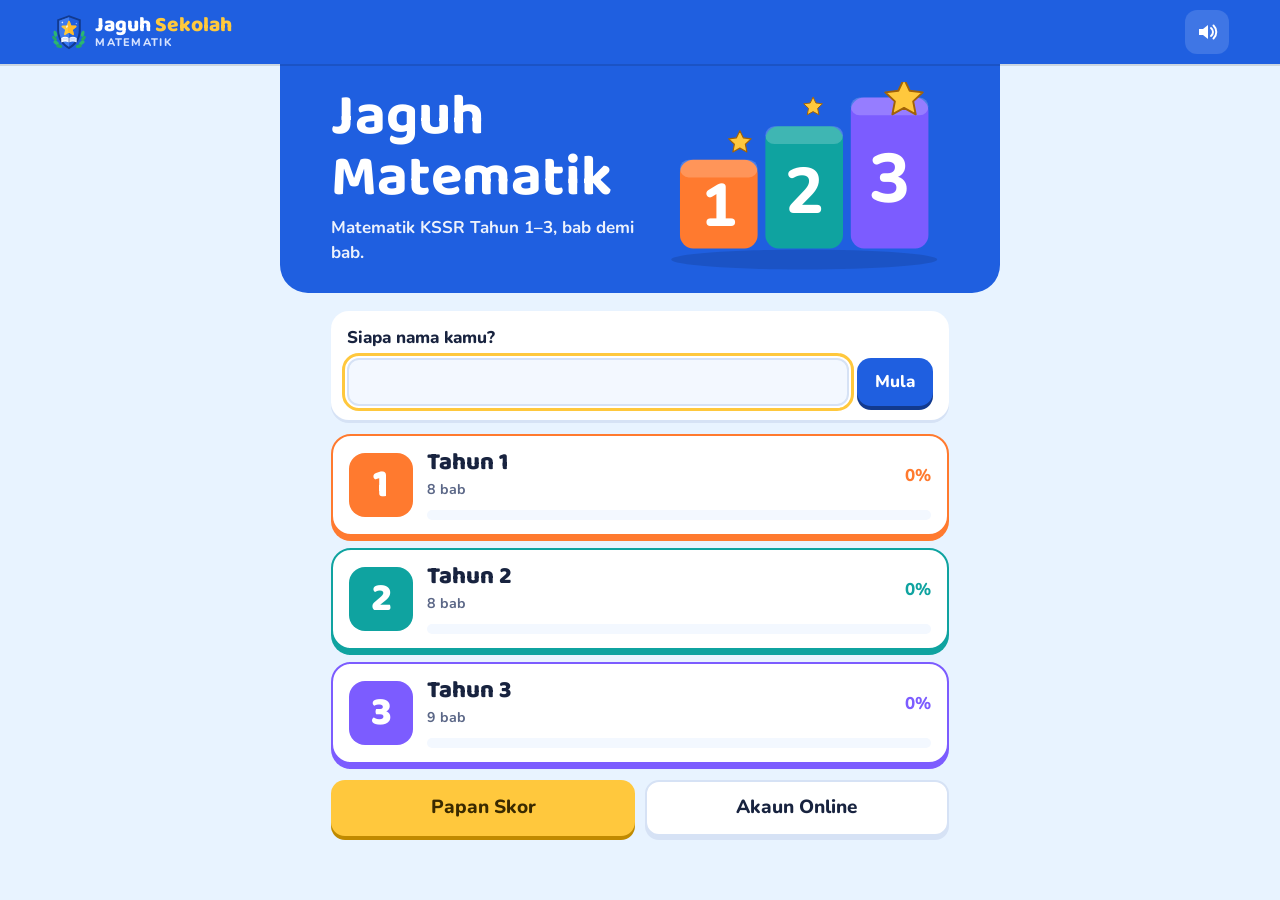
==== index.html @ 259a38ed "Bab 1 T1 tahap 4-5: seimbang jenis soalan, nombor tidak berulang, nama & objek cerita tidak berulang" ====
<!DOCTYPE html>
<html lang="ms">
<head>
<meta charset="utf-8">
<meta name="viewport" content="width=device-width,initial-scale=1">
<meta name="theme-color" content="#1f5fe0">
<meta name="description" content="Jaguh Matematik oleh Jaguh Sekolah — game Matematik KSSR Tahun 1 hingga 3, bab demi bab dengan kuiz dan papan skor online.">
<title>Jaguh Matematik · Jaguh Sekolah</title>
<link rel="icon" type="image/svg+xml" href="data:image/svg+xml,%3Csvg xmlns="http://www.w3.org/2000/svg" viewBox="0 0 140 150"%3E%3Cellipse cx="17" cy="80" rx="6.5" ry="12" transform="rotate%28-15 17 80%29" fill="%232BB673"/%3E%3Cellipse cx="14" cy="98" rx="6.5" ry="12" transform="rotate%28-38 14 98%29" fill="%2325A566"/%3E%3Cellipse cx="20" cy="115" rx="6.5" ry="12" transform="rotate%28-58 20 115%29" fill="%232BB673"/%3E%3Cellipse cx="32" cy="128" rx="6.5" ry="12" transform="rotate%28-76 32 128%29" fill="%2325A566"/%3E%3Cellipse cx="123" cy="80" rx="6.5" ry="12" transform="rotate%2815 123 80%29" fill="%232BB673"/%3E%3Cellipse cx="126" cy="98" rx="6.5" ry="12" transform="rotate%2838 126 98%29" fill="%2325A566"/%3E%3Cellipse cx="120" cy="115" rx="6.5" ry="12" transform="rotate%2858 120 115%29" fill="%232BB673"/%3E%3Cellipse cx="108" cy="128" rx="6.5" ry="12" transform="rotate%2876 108 128%29" fill="%2325A566"/%3E%3Cpath d="M70 8 L116 24 V66 C116 102 95 126 70 140 C45 126 24 102 24 66 V24 Z" fill="%23123A8F"/%3E%3Cpath d="M70 16 L108 29.5 V66 C108 97 90 118 70 130.5 C50 118 32 97 32 66 V29.5 Z" fill="%231F5FE0"/%3E%3Cpath d="M70 16 L32 29.5 V66 C32 97 50 118 70 130.5 Z" fill="%233D7BF0"/%3E%3Cpath d="M44 31.5 Q44 36 48.5 36 Q44 36 44 40.5 Q44 36 39.5 36 Q44 36 44 31.5 Z" fill="%23FFFFFF"/%3E%3Cpath d="M98 36.5 Q98 40 101.5 40 Q98 40 98 43.5 Q98 40 94.5 40 Q98 40 98 36.5 Z" fill="%23BFD4FF"/%3E%3Cpath d="M70 33 L76.8 50.7 L95.7 51.7 L80.9 63.6 L85.9 81.8 L70 71.5 L54.1 81.8 L59.1 63.6 L44.3 51.7 L63.2 50.7 Z" fill="%23FFC93C" stroke="%23FFC93C" stroke-width="7" stroke-linejoin="round"/%3E%3Cpath d="M70 71.5 L85.9 81.8 L80.9 63.6 L95.7 51.7 L76.8 50.7 L70 33 Z" fill="%23FFB020" stroke="%23FFB020" stroke-width="7" stroke-linejoin="round" opacity=".55"/%3E%3Cellipse cx="62" cy="52" rx="3.2" ry="5" transform="rotate%2830 62 52%29" fill="%23FFFFFF" opacity=".85"/%3E%3Cpath d="M40 96 Q55 88 70 96 V114 Q55 106 40 114 Z" fill="%23FFFFFF"/%3E%3Cpath d="M70 96 Q85 88 100 96 V114 Q85 106 70 114 Z" fill="%23E3ECFF"/%3E%3Cpath d="M46 99 Q55 95 64 99 M46 104 Q55 100 64 104 M76 99 Q85 95 94 99 M76 104 Q85 100 94 104" fill="none" stroke="%239DB8F2" stroke-width="1.6" stroke-linecap="round"/%3E%3Cpath d="M70 96 V114" stroke="%23123A8F" stroke-width="2.4" stroke-linecap="round"/%3E%3C/svg%3E">
<link rel="preconnect" href="https://fonts.googleapis.com"><link rel="preconnect" href="https://fonts.gstatic.com" crossorigin>
<link href="https://fonts.googleapis.com/css2?family=Baloo+2:wght@600;800&family=Nunito:wght@500;700;800&display=swap" rel="stylesheet">
<style>
/* VOICE: riang, jelas, untuk murid 7–9 tahun
   IDEA: blok nombor mainan dan kad kuiz besar
   PICTURE: soalan + gambar besar di tengah; blok 1-2-3 di laman utama
   COLOUR and TYPE: biru langit, kuning matahari, warna tahun oren/hijau laut/ungu; Baloo 2 + Nunito
   LAYOUT: satu lajur ≤720px, butang 2×2 besar untuk jawapan */
:root{color-scheme:light dark;
 --bg:light-dark(#e8f3ff,#0e1630);--card:light-dark(#ffffff,#18224a);--ink:light-dark(#18233f,#eef2ff);--mut:light-dark(#5b6787,#a9b4d6);
 --line:light-dark(#d6e2f5,#2b3766);--pri:#1f5fe0;--sun:#ffc83d;--ok:#16a765;--bad:#e5484d;--c:#1f5fe0;
 --soft:light-dark(#f3f8ff,#121b3d);--vis:#ffffff}
:root[data-theme=light]{color-scheme:light}:root[data-theme=dark]{color-scheme:dark}
*{box-sizing:border-box;min-width:0}
html{-webkit-text-size-adjust:100%}
body{margin:0;background:var(--bg);color:var(--ink);font:17px/1.5 Nunito,system-ui,-apple-system,"Segoe UI",sans-serif;overflow-x:clip;-webkit-tap-highlight-color:transparent}
button,input,select{font:inherit;color:inherit}
button{cursor:pointer;border:0;background:none;padding:0}
button:focus-visible,input:focus-visible,select:focus-visible{outline:3px solid var(--sun);outline-offset:2px}
h1,h2,h3{font-family:"Baloo 2",Nunito,sans-serif;line-height:1.05;margin:0;text-wrap:balance}
.wrap{max-width:720px;margin:0 auto;padding:16px max(4vw,14px) 48px}

/* top bar */
.top{position:sticky;top:0;z-index:5;display:flex;align-items:center;gap:8px;padding:10px max(4vw,14px);background:var(--pri);color:#fff;box-shadow:0 2px 0 rgba(0,0,0,.12)}
.brand{display:flex;align-items:center;gap:8px;font:800 22px/1 "Baloo 2",sans-serif;color:#fff;margin-right:auto;min-height:44px}
.brand svg{width:36px;height:39px;flex:none}
.brand .bn{display:flex;flex-direction:column;align-items:flex-start;line-height:.95}
.brand .bn b{font:800 21px/1 "Baloo 2",sans-serif;color:#fff}.brand .bn i{font-style:normal;color:#ffc93c}
.brand .bn small{font:800 11px/1.2 Nunito,sans-serif;letter-spacing:.12em;text-transform:uppercase;color:#d6e3ff}
.hbrand{display:inline-flex;align-items:center;gap:8px;background:rgba(255,255,255,.14);border-radius:999px;padding:5px 14px 5px 6px;margin-bottom:8px;font:800 15px/1 "Baloo 2",sans-serif}
.hbrand svg{width:26px;height:28px}
.ic{width:44px;height:44px;border-radius:12px;display:grid;place-items:center;color:#fff;background:rgba(255,255,255,.14)}
.ic svg{width:24px;height:24px}
.tools{display:flex;gap:8px;align-items:center}
.lang{display:flex;background:rgba(255,255,255,.16);border-radius:12px;padding:3px}
.lang button{min-width:44px;height:38px;border-radius:9px;font-weight:800;color:#fff;opacity:.8}
.lang button.on{background:#fff;color:var(--pri);opacity:1}

/* home */
.hero{display:grid;grid-template-columns:minmax(0,1.1fr) minmax(0,1fr);align-items:center;gap:12px;background:var(--pri);color:#fff;margin:-16px calc(-1*max(4vw,14px)) 18px;padding:18px max(4vw,14px) 22px;border-radius:0 0 28px 28px}
.hero h1{font-size:clamp(40px,9vw,58px)}
.hero p{margin:6px 0 0;font-weight:700;opacity:.92}
.hpic{width:100%;max-height:190px}
.hello{display:flex;align-items:center;justify-content:space-between;background:var(--card);border-radius:18px;padding:12px 16px;margin-bottom:14px;box-shadow:0 3px 0 var(--line)}
.hello b{display:block;font-size:20px}.hello small{color:var(--mut);font-weight:700}
.namef{background:var(--card);border-radius:18px;padding:14px 16px;margin-bottom:14px;box-shadow:0 3px 0 var(--line)}
.namef label{font-weight:800;display:block;margin-bottom:8px}
.row{display:flex;gap:8px}.row input{flex:1}
input,select{min-height:48px;border:2px solid var(--line);border-radius:12px;padding:8px 12px;background:var(--soft);font-size:16px;width:100%}
.yrs{display:grid;gap:12px;margin-bottom:16px}
.yr{display:grid;grid-template-columns:64px minmax(0,1fr) auto;grid-template-rows:auto auto;align-items:center;column-gap:14px;row-gap:8px;text-align:left;background:var(--card);border-radius:20px;padding:14px 16px;box-shadow:0 5px 0 var(--c);border:2px solid var(--c);transition:transform .12s}
.yr:active{transform:translateY(3px);box-shadow:0 2px 0 var(--c)}
.yn{grid-row:1/3;width:64px;height:64px;border-radius:16px;background:var(--c);color:#fff;display:grid;place-items:center;font:800 40px/1 "Baloo 2",sans-serif}
.yt b{font:800 24px/1.1 "Baloo 2",sans-serif;display:block}.yt small{color:var(--mut);font-weight:700}
.pc{font-weight:800;color:var(--c)}
.meter{grid-column:2/4;height:10px;border-radius:9px;background:var(--soft);overflow:hidden}
.meter i,.prog i,.timer i{display:block;height:100%;background:var(--c);border-radius:9px}
.duo{display:grid;grid-template-columns:repeat(auto-fit,minmax(200px,1fr));gap:10px;margin-top:14px}
.btn{min-height:48px;padding:10px 18px;border-radius:14px;background:var(--pri);color:#fff;font-weight:800;box-shadow:0 4px 0 #123a8f}
.btn:active{transform:translateY(2px);box-shadow:0 2px 0 #123a8f}.btn:disabled{opacity:.6}
.btn.big{min-height:56px;font-size:19px;width:100%}
.btn.alt{background:var(--sun);color:#3a2a00;box-shadow:0 4px 0 #c08a00}
.btn.ghost{background:var(--card);color:var(--ink);box-shadow:0 4px 0 var(--line);border:2px solid var(--line)}
.link{color:var(--pri);font-weight:800;text-decoration:underline;min-height:44px;padding:0 6px}
:root[data-theme=dark] .link{color:#8fb3ff}

/* tahun & bab */
.ttl{font-size:clamp(32px,7vw,44px);color:var(--c);margin:6px 0 14px}
.crumb{margin:4px 0 0;font-weight:800;color:var(--mut)}
.babs{display:grid;gap:10px}
.bab{display:flex;align-items:center;gap:14px;text-align:left;background:var(--card);border-radius:18px;padding:12px 14px;min-height:72px;box-shadow:0 4px 0 var(--line);border-left:8px solid var(--c)}
.bab .bn{flex:none;width:58px;height:58px;border-radius:16px;flex-direction:column;line-height:.9;background:var(--c);color:#fff;display:grid;place-items:center;font:800 24px/1 "Baloo 2",sans-serif}
.bab .bt{flex:1}.bab b{display:block;font-size:18px;line-height:1.25}.bab small{color:var(--mut);font-weight:700}
.bab.lock{opacity:.55;cursor:not-allowed}.bab.lock .bn{background:var(--mut)}
.lk{width:22px;height:22px;color:var(--mut)}
.tog{display:flex;align-items:center;gap:10px;margin-top:18px;font-weight:700;color:var(--mut);min-height:44px}
.tog input{width:24px;height:24px;min-height:0;accent-color:var(--pri)}
.path{list-style:none;margin:0;padding:0;position:relative}
.path::before{content:"";position:absolute;left:31px;top:30px;bottom:30px;width:6px;border-radius:3px;background:var(--line)}
.path li{position:relative;margin-bottom:12px}
.path button{display:flex;align-items:center;gap:14px;width:100%;text-align:left;background:var(--card);border-radius:18px;padding:10px 14px 10px 8px;min-height:76px;box-shadow:0 4px 0 var(--line)}
.dot{flex:none;width:52px;height:52px;border-radius:50%;background:var(--c);color:#fff;display:grid;place-items:center;font:800 26px/1 "Baloo 2",sans-serif;border:4px solid var(--card);box-shadow:0 0 0 3px var(--c)}
.dot svg{width:26px;height:26px}
.sl{flex:1}.sl small{display:block;color:var(--mut);font-weight:700;font-size:14px}.sl b{display:block;font-size:18px;line-height:1.25}
.path li.lock button{opacity:.55;cursor:not-allowed}.path li.lock .dot{background:var(--mut);box-shadow:0 0 0 3px var(--mut)}
.path li.quiz button{border:3px solid var(--sun);background:light-dark(#fffaf0,#2a2a46)}
.path li.quiz .dot{background:var(--soft);box-shadow:0 0 0 3px var(--sun)}
.stars{display:inline-flex;gap:2px;flex:none}
.stars svg{width:22px;height:22px;fill:var(--line);stroke:light-dark(#b9c6de,#3a4778)}
.stars svg.on{fill:var(--sun);stroke:#a16207}

/* main */
.play .ph{display:flex;justify-content:space-between;font-weight:800;color:var(--mut);margin-bottom:6px}
.pts{color:var(--c);white-space:nowrap}.pts small{font-size:.62em;font-weight:700;opacity:.85}
.prog,.timer{height:10px;background:light-dark(#d9e6f8,#25305c);border-radius:9px;overflow:hidden;margin-bottom:8px}
.timer{height:8px}.timer i{background:var(--sun);transition:width .1s linear}
.card{background:var(--card);border-radius:22px;padding:18px;box-shadow:0 5px 0 var(--line);margin:8px 0 14px}
.qt{font-size:clamp(19px,4.6vw,23px);font-weight:800;margin:0;line-height:1.35}
.eq{font:800 clamp(36px,10vw,56px)/1.1 "Baloo 2",sans-serif;margin:12px 0 2px;text-align:center;color:var(--c);overflow-wrap:anywhere}
.vbox{margin-top:12px;background:var(--vis);border-radius:16px;padding:12px;display:flex;justify-content:center;color:#18233f}
.vis{width:100%;height:auto;display:block;font-family:Nunito,sans-serif}
.opts{display:grid;grid-template-columns:repeat(2,minmax(0,1fr));gap:12px}
.opts.wide{grid-template-columns:minmax(0,1fr)}
.opt{min-height:68px;border-radius:18px;background:var(--card);border:3px solid var(--line);box-shadow:0 5px 0 var(--line);font:800 clamp(20px,5.2vw,26px)/1.2 "Baloo 2",Nunito,sans-serif;padding:10px 12px;transition:transform .1s}
.opt:active{transform:translateY(3px);box-shadow:0 2px 0 var(--line)}
.opt.ok{background:var(--ok);border-color:var(--ok);color:#fff;box-shadow:0 5px 0 #0c6b40}
.opt.no{background:var(--bad);border-color:var(--bad);color:#fff;box-shadow:0 5px 0 #8f1f22}
.opt.dim{opacity:.45}
.fb{position:sticky;bottom:10px;margin-top:14px;border-radius:18px;padding:12px 12px 12px 16px;color:#fff;display:flex;align-items:center;gap:12px;box-shadow:0 6px 18px rgba(0,0,0,.18);animation:pop .22s ease-out}
.fb.good{background:var(--ok)}.fb.bad{background:#d9534f}
.fb b{font:800 22px/1.2 "Baloo 2",sans-serif}.fb small{opacity:.85;font-weight:700}
.fb strong{font-size:20px}
@keyframes pop{from{transform:scale(.92);opacity:0}to{transform:none;opacity:1}}
.fr{display:inline-flex;flex-direction:column;align-items:center;vertical-align:middle;line-height:1;margin:0 .1em}
.fr b{display:block;padding:0 .12em;font-weight:inherit}.fr b:first-child{border-bottom:.08em solid currentColor;padding-bottom:.06em}.fr b+b{padding-top:.06em}
.picto{width:100%;max-width:440px;font-weight:700}
.pt{font-weight:800;margin-bottom:6px;text-align:center}
.pr{display:grid;grid-template-columns:88px minmax(0,1fr);align-items:center;border-top:1px solid #d6e2f5;padding:6px 0}
.pn{font-weight:800}.pi{display:flex;flex-wrap:wrap;gap:3px}.pi svg,.pk svg{width:26px;height:26px}
.pk{display:flex;gap:8px;align-items:center;border-top:2px solid #18233f;padding-top:8px;margin-top:4px;font-size:15px}

/* keputusan */
.center{text-align:center}
.bigstars .stars svg{width:62px;height:62px}
.res h2{font-size:clamp(34px,8vw,48px);color:var(--c);margin:6px 0}
.sc{font-size:22px;margin:4px 0}.sc b{font-size:34px;font-family:"Baloo 2",sans-serif}
.pts.big{font:800 28px/1.2 "Baloo 2",sans-serif;margin:4px 0}
.pts em{display:inline-block;font-style:normal;background:var(--sun);color:#3a2a00;border-radius:9px;padding:2px 10px;font-size:16px;vertical-align:middle}
.note{color:var(--mut);font-weight:700}.note.ok{color:var(--ok)}

/* papan skor */
.tabs,.seg{display:flex;background:var(--card);border-radius:14px;padding:4px;gap:4px;box-shadow:0 3px 0 var(--line);margin-bottom:14px}
.tabs button,.seg button{flex:1;min-height:44px;border-radius:10px;font-weight:800;color:var(--mut)}
.tabs button.on,.seg button.on{background:var(--pri);color:#fff}
.seg{margin:0;box-shadow:none;border:2px solid var(--line)}
.filters{display:grid;grid-template-columns:repeat(2,minmax(0,1fr));gap:10px;margin-bottom:14px}
.filters .seg,.filters .tog{grid-column:1/-1;margin:0}
.kpis{display:grid;grid-template-columns:repeat(3,minmax(0,1fr));gap:10px;margin-bottom:18px}
.kpis div{background:var(--card);border-radius:16px;padding:12px;text-align:center;box-shadow:0 3px 0 var(--line)}
.kpis b{display:block;font:800 clamp(24px,6vw,32px)/1.1 "Baloo 2",sans-serif;color:var(--pri)}.kpis small{color:var(--mut);font-weight:700}
h3{font-size:22px;margin:18px 0 8px;color:var(--c)}
.tbl{width:100%;border-collapse:collapse;background:var(--card);border-radius:14px;overflow:hidden;font-size:15px}
.tbl td{padding:9px 12px;border-top:1px solid var(--line)}.tbl tr:first-child td{border-top:0}
.tbl .r{text-align:right;white-space:nowrap;font-weight:800}.tbl .s{color:var(--mut)}
.hist{list-style:none;padding:0;margin:0;display:grid;gap:8px}
.hist li{display:grid;grid-template-columns:minmax(0,1fr) auto;background:var(--card);border-radius:14px;padding:10px 14px;box-shadow:0 3px 0 var(--line)}
.hist b{font-size:20px;color:var(--pri);text-align:right}.hist small{color:var(--mut);grid-column:1/-1}
.lb{list-style:none;padding:0;margin:0;display:grid;gap:8px}
.lb li{display:grid;grid-template-columns:44px minmax(0,1fr) auto;align-items:center;gap:10px;background:var(--card);border-radius:16px;padding:10px 14px;box-shadow:0 3px 0 var(--line)}
.lb .rk{width:40px;height:40px;border-radius:50%;display:grid;place-items:center;font:800 20px/1 "Baloo 2",sans-serif;background:var(--soft)}
.lb .top1 .rk{background:#ffc83d;color:#3a2a00}.lb .top2 .rk{background:#cfd8e6;color:#24345a}.lb .top3 .rk{background:#e9a26b;color:#3a1d00}
.lb .who b{display:block;font-size:18px}.lb .who small{color:var(--mut);font-weight:700;display:block;overflow:hidden;text-overflow:ellipsis;white-space:nowrap}
.lb .pt{font:800 22px/1 "Baloo 2",sans-serif;color:var(--pri);white-space:nowrap}
.lb li.me{border:3px solid var(--sun)}
.myrank{background:var(--sun);color:#3a2a00;border-radius:14px;padding:10px 14px;font-weight:800;margin-bottom:12px}
.cta{margin-top:16px;background:var(--card);border-radius:18px;padding:14px 16px;border:2px dashed var(--pri);display:flex;align-items:center;gap:12px;flex-wrap:wrap}
.cta p{flex:1 1 220px;margin:0;font-weight:700}

/* borang */
.form{display:grid;gap:12px}
.form label{display:grid;gap:6px;font-weight:800}
.hint{color:var(--mut);font-size:15px;margin:0}
.err{color:var(--bad);font-weight:800;margin:0;min-height:1em}
.who1{font:800 28px/1.1 "Baloo 2",sans-serif;margin:0 0 12px;color:var(--pri)}

@media(max-width:600px){
 .hero{grid-template-columns:minmax(0,1fr);text-align:left}.hpic{max-height:130px}
 .opt{min-height:62px}
 .filters{grid-template-columns:minmax(0,1fr)}
 .tbl{font-size:14px}
}
@media(prefers-reduced-motion:reduce){*{animation:none!important;transition:none!important}}
.yr .yt{grid-column:2;grid-row:1}.yr .pc{grid-column:3;grid-row:1}.yr .meter{grid-column:2/4;grid-row:2}

.bab .bn{display:flex;align-items:center;justify-content:center}.bab .bn small{display:block;color:#fff;font:800 12px/1 Nunito,sans-serif;opacity:.95;margin-bottom:2px}

.qrow{display:flex;gap:10px;align-items:flex-start}.qrow .qt{flex:1}
.say{flex:none;width:48px;height:48px;border-radius:14px;background:var(--c);color:#fff;display:grid;place-items:center;box-shadow:0 3px 0 rgba(0,0,0,.18)}.say svg{width:26px;height:26px}

.pcrumb{margin:0 0 10px;color:var(--mut);font-weight:700;font-size:15px;line-height:1.35}.pcrumb b{color:var(--c);font-size:18px;font-family:"Baloo 2",Nunito,sans-serif}
.say.busy{animation:pulse 1s ease-in-out infinite}.say.off{background:var(--mut)}
@keyframes pulse{50%{opacity:.45}}
.vnote{margin:10px 0 0;font-size:14px;font-weight:700;color:var(--bad)}

.fb>div{flex:1;display:grid;gap:2px}
.nx{flex:none;width:64px;height:64px;border-radius:50%;background:#fff;color:var(--ink);display:grid;place-items:center;box-shadow:0 4px 0 rgba(0,0,0,.2)}
:root[data-theme=dark] .nx{color:#18233f}
.nx svg{width:34px;height:34px}.fb.good .nx{color:var(--ok)}.fb.bad .nx{color:#c13f3b}
.ph{align-items:center;gap:10px}.ph .pq{flex:1}.ph .pq em{font-style:normal;background:var(--sun);color:#3a2a00;border-radius:8px;padding:1px 8px;font-size:13px;margin-left:4px}
.arw{width:44px;height:44px;border-radius:50%;background:var(--card);color:var(--c);display:grid;place-items:center;box-shadow:0 3px 0 var(--line);flex:none}
.arw svg{width:24px;height:24px}.arw:disabled{opacity:.3;cursor:default}
.opt[aria-disabled=true]{cursor:default}
.opts.pics .opt{padding:8px;min-height:110px;display:grid;place-items:center}.opts.pics .opt svg{width:100%;max-width:150px;height:auto}

.vis .tap{cursor:pointer;transition:transform .12s}.vis .tap:not(.done):active>rect:first-child{fill:#fff3e8;stroke:#ff8a3d}.vis .tap.done{cursor:default}.vis .tap.good>rect:first-child{fill:#eafaf1;stroke:#18a058;stroke-width:5}.vis .tap.bad>rect:first-child{fill:#fff0f0;stroke:#e5484d;stroke-width:5}

</style>
</head>
<body>
<svg width="0" height="0" style="position:absolute" aria-hidden="true">
 <defs>
  <radialGradient id="g-sph" cx=".35" cy=".32" r=".75"><stop offset="0" stop-color="#ffe7c2"/><stop offset=".55" stop-color="#ff9a4d"/><stop offset="1" stop-color="#c85d12"/></radialGradient>
  <symbol id="i-apple" viewBox="0 0 32 32"><path d="M16 9c-3-3-12-2-12 7 0 7 5 13 9 12 1 0 2-1 3-1s2 1 3 1c4 1 9-5 9-12 0-9-9-10-12-7z" fill="#e53935" stroke="#7f1d1d" stroke-width="1.2"/><path d="M16 9c0-3 1-5 3-6" stroke="#5d4037" stroke-width="2" fill="none" stroke-linecap="round"/><path d="M17 6c3-2 6-1 7 0-2 2-5 2-7 0z" fill="#43a047"/><ellipse cx="10.5" cy="15" rx="2" ry="3.2" fill="#fff" opacity=".4"/></symbol>
  <symbol id="i-star" viewBox="0 0 32 32"><path d="M16 2.5l4.1 8.6 9.4 1.2-6.9 6.5 1.8 9.3L16 23.5l-8.4 4.6 1.8-9.3-6.9-6.5 9.4-1.2z" fill="#ffc83d" stroke="#a16207" stroke-width="1.4" stroke-linejoin="round"/></symbol>
  <symbol id="i-star2" viewBox="0 0 32 32"><path d="M16 2.5l4.1 8.6 9.4 1.2-6.9 6.5 1.8 9.3L16 23.5l-8.4 4.6 1.8-9.3-6.9-6.5 9.4-1.2z" stroke-width="1.6" stroke-linejoin="round"/></symbol>
  <symbol id="i-ball" viewBox="0 0 32 32"><circle cx="16" cy="16" r="13" fill="#3b82f6" stroke="#1e3a8a" stroke-width="1.4"/><path d="M3.5 13c8 3 17 3 25 0M5 22c7-3 15-3 22 0" stroke="#fff" stroke-width="2.4" fill="none"/><ellipse cx="11" cy="9" rx="3" ry="2" fill="#fff" opacity=".45"/></symbol>
  <symbol id="i-banana" viewBox="0 0 32 32"><path d="M6 8c1 10 8 17 20 16 1 0 2 1 1 2-3 2-8 3-13 1C7 24 3 16 4 8c0-1 2-1 2 0z" fill="#ffd23f" stroke="#a0790a" stroke-width="1.3" stroke-linejoin="round"/><path d="M8 11c2 7 7 11 15 12" fill="none" stroke="#e8b400" stroke-width="1.4" stroke-linecap="round"/><path d="M4 8l1-4 2 1-1 3z" fill="#6d4c1d"/></symbol>
  <symbol id="i-orange" viewBox="0 0 32 32"><circle cx="16" cy="18" r="11" fill="#ff9a1f" stroke="#a24d00" stroke-width="1.3"/><circle cx="12" cy="14" r="2.4" fill="#ffd08a"/><path d="M16 7c0-2 1-3 2-4" stroke="#5d4037" stroke-width="1.8" fill="none" stroke-linecap="round"/><path d="M17 7c2-3 6-3 8-2-2 3-6 3-8 2z" fill="#43a047"/></symbol>
  <symbol id="i-strawberry" viewBox="0 0 32 32"><path d="M16 29C9 25 5 18 6 13c1-4 5-5 10-5s9 1 10 5c1 5-3 12-10 16z" fill="#ef3b4f" stroke="#8a1222" stroke-width="1.3" stroke-linejoin="round"/><path d="M9 9l3-4 2 3 2-4 2 4 2-3 3 4c-3 2-11 2-14 0z" fill="#3fae4a" stroke="#1d6b2a" stroke-width="1"/><g fill="#ffe08a"><circle cx="12" cy="15" r=".9"/><circle cx="17" cy="14" r=".9"/><circle cx="21" cy="17" r=".9"/><circle cx="14" cy="20" r=".9"/><circle cx="19" cy="22" r=".9"/><circle cx="11" cy="19" r=".9"/></g></symbol>
  <symbol id="i-grape" viewBox="0 0 32 32"><path d="M16 7c0-2 1-4 3-5" stroke="#5d4037" stroke-width="1.8" fill="none" stroke-linecap="round"/><path d="M17 6c3-2 6-1 7 1-3 1-5 1-7-1z" fill="#43a047"/><g fill="#8e44ad" stroke="#4a1a63" stroke-width="1"><circle cx="11" cy="11" r="4"/><circle cx="18" cy="11" r="4"/><circle cx="14.5" cy="17" r="4"/><circle cx="21" cy="16" r="3.6"/><circle cx="8" cy="17" r="3.6"/><circle cx="11.5" cy="23" r="3.6"/><circle cx="18" cy="23" r="3.6"/><circle cx="15" cy="28" r="3.2"/></g></symbol>
  <symbol id="i-cat" viewBox="0 0 32 32"><path d="M5 6l6 6h10l6-6v12c0 7-5 11-11 11S5 25 5 18z" fill="#f4a259" stroke="#8a4b12" stroke-width="1.3" stroke-linejoin="round"/><circle cx="12" cy="17" r="1.8" fill="#2b2f5a"/><circle cx="20" cy="17" r="1.8" fill="#2b2f5a"/><path d="M14.5 21h3l-1.5 1.6z" fill="#e05a7a"/><path d="M16 22.6c-1 1.4-3 1.4-4 .4M16 22.6c1 1.4 3 1.4 4 .4" fill="none" stroke="#8a4b12" stroke-width="1" stroke-linecap="round"/><path d="M3 20h7M3 23h7M22 20h7M22 23h7" stroke="#8a4b12" stroke-width=".8"/></symbol>
  <symbol id="i-duck" viewBox="0 0 32 32"><path d="M6 19c0-3 3-5 7-5h1c-1-2-1-6 3-8 4-1 7 2 6 5l4 1-4 2c0 2-1 3-2 4h4c2 0 3 2 2 4-2 4-7 6-12 6-6 0-9-4-9-9z" fill="#ffd23f" stroke="#a0790a" stroke-width="1.3" stroke-linejoin="round"/><circle cx="20" cy="10" r="1.6" fill="#2b2f5a"/><path d="M23 11l4 1-4 2z" fill="#ff8a1f"/><path d="M10 20c3 3 8 3 11 0" fill="none" stroke="#d9a400" stroke-width="1.4" stroke-linecap="round"/></symbol>
  <symbol id="i-butterfly" viewBox="0 0 32 32"><path d="M15 15C11 6 3 5 3 11c0 4 5 6 12 5zM17 15c4-9 12-10 12-4 0 4-5 6-12 5zM15 17c-6 0-10 3-9 7 1 3 6 2 9-5zM17 17c6 0 10 3 9 7-1 3-6 2-9-5z" fill="#3fb8ff" stroke="#145b85" stroke-width="1.2" stroke-linejoin="round"/><circle cx="8" cy="11" r="1.8" fill="#ffd23f"/><circle cx="24" cy="11" r="1.8" fill="#ffd23f"/><rect x="15" y="9" width="2" height="16" rx="1" fill="#2b2f5a"/><path d="M16 9l-3-4M16 9l3-4" stroke="#2b2f5a" stroke-width="1.1" stroke-linecap="round"/></symbol>
  <symbol id="i-flower" viewBox="0 0 32 32"><path d="M16 18v12" stroke="#2e8b3e" stroke-width="2"/><path d="M16 26c-4-1-6-4-6-6 3 0 5 2 6 6z" fill="#43a047"/><g fill="#ff6fa5" stroke="#a3214f" stroke-width="1"><circle cx="16" cy="7" r="4.4"/><circle cx="22" cy="12" r="4.4"/><circle cx="19.5" cy="19" r="4.4"/><circle cx="12.5" cy="19" r="4.4"/><circle cx="10" cy="12" r="4.4"/></g><circle cx="16" cy="13.6" r="3.6" fill="#ffd23f" stroke="#a0790a" stroke-width="1"/></symbol>
  <symbol id="i-car" viewBox="0 0 32 32"><rect x="3" y="15" width="26" height="8" rx="3" fill="#e53935" stroke="#7f1d1d" stroke-width="1.2"/><path d="M8 15l3-6h10l3 6z" fill="#ef5350" stroke="#7f1d1d" stroke-width="1.2" stroke-linejoin="round"/><path d="M12 10h3.5v5H10zM16.5 10H20l2 5h-5.5z" fill="#cfe8ff"/><circle cx="9" cy="24" r="3.2" fill="#2b2f5a"/><circle cx="23" cy="24" r="3.2" fill="#2b2f5a"/><circle cx="9" cy="24" r="1.2" fill="#ccc"/><circle cx="23" cy="24" r="1.2" fill="#ccc"/></symbol>
  <symbol id="i-bicycle" viewBox="0 0 32 32"><circle cx="8" cy="21" r="5.5" fill="none" stroke="#2b2f5a" stroke-width="2"/><circle cx="24" cy="21" r="5.5" fill="none" stroke="#2b2f5a" stroke-width="2"/><path d="M8 21l5-9h8l3 9M13 12l3 9h-8M21 12l-5 9" fill="none" stroke="#1f9e6a" stroke-width="2" stroke-linejoin="round" stroke-linecap="round"/><path d="M11 10h4M20 9l2 0" stroke="#2b2f5a" stroke-width="2" stroke-linecap="round"/></symbol>
  <symbol id="i-bus" viewBox="0 0 32 32"><rect x="3" y="7" width="26" height="17" rx="3" fill="#ffc93c" stroke="#a0790a" stroke-width="1.2"/><rect x="5" y="9" width="5" height="6" rx="1" fill="#cfe8ff"/><rect x="11.5" y="9" width="5" height="6" rx="1" fill="#cfe8ff"/><rect x="18" y="9" width="5" height="6" rx="1" fill="#cfe8ff"/><rect x="24.5" y="9" width="3" height="10" rx="1" fill="#cfe8ff"/><path d="M3 18h21" stroke="#e5601a" stroke-width="2"/><circle cx="9" cy="25" r="3" fill="#2b2f5a"/><circle cx="23" cy="25" r="3" fill="#2b2f5a"/></symbol>
  <symbol id="i-plane" viewBox="0 0 32 32"><path d="M4 18l24-8c2-1 3 1 1 2L8 21z" fill="#e3ecff" stroke="#1f5fe0" stroke-width="1.2" stroke-linejoin="round"/><path d="M14 15l-4-9 3-1 7 7zM15 19l2 8 3 0-1-9z" fill="#3b82f6" stroke="#123a8f" stroke-width="1.1" stroke-linejoin="round"/><path d="M6 17l-3-5 2-1 4 5z" fill="#3b82f6"/></symbol>
  <symbol id="i-boat" viewBox="0 0 32 32"><path d="M3 20h26l-4 7H8z" fill="#8d5a2b" stroke="#5a3412" stroke-width="1.2" stroke-linejoin="round"/><path d="M16 3v16" stroke="#5a3412" stroke-width="1.6"/><path d="M17 4l10 14H17z" fill="#ffffff" stroke="#8a93ab" stroke-width="1"/><path d="M15 7L7 18h8z" fill="#ff8a3d"/><path d="M2 29c3-2 5 2 8 0s5 2 8 0 5 2 8 0 4 2 4 1" fill="none" stroke="#3b82f6" stroke-width="1.4"/></symbol>
  <symbol id="i-phone" viewBox="0 0 32 32"><rect x="9" y="3" width="14" height="26" rx="3" fill="#2b2f5a"/><rect x="11" y="6.5" width="10" height="17" rx="1" fill="#7ec8ff"/><circle cx="16" cy="26" r="1.4" fill="#ccc"/><rect x="14" y="4.4" width="4" height="1" rx=".5" fill="#666"/></symbol>
  <symbol id="i-pencil" viewBox="0 0 32 32"><path d="M6 26l2-6L22 6l4 4-14 14z" fill="#ffc93c" stroke="#a0790a" stroke-width="1.2" stroke-linejoin="round"/><path d="M6 26l2-6 4 4z" fill="#f6d7a7"/><path d="M6 26l1-3 2 2z" fill="#2b2f5a"/><path d="M22 6l4 4 1-1c1-1 1-2 0-3l-1-1c-1-1-2-1-3 0z" fill="#ef6f8f"/></symbol>
  <symbol id="i-book" viewBox="0 0 32 32"><path d="M5 6h10c1 0 1 1 1 1v20c0-1-1-2-2-2H5z" fill="#3b82f6" stroke="#123a8f" stroke-width="1.2" stroke-linejoin="round"/><path d="M27 6H17c-1 0-1 1-1 1v20c0-1 1-2 2-2h9z" fill="#5c9bff" stroke="#123a8f" stroke-width="1.2" stroke-linejoin="round"/><path d="M8 11h5M8 15h5M19 11h5M19 15h5" stroke="#e3ecff" stroke-width="1.3" stroke-linecap="round"/></symbol>
  <symbol id="i-bag" viewBox="0 0 32 32"><path d="M11 8c0-4 10-4 10 0" fill="none" stroke="#5a3412" stroke-width="2"/><rect x="6" y="8" width="20" height="21" rx="5" fill="#ef5b8c" stroke="#8f1d45" stroke-width="1.2"/><rect x="10" y="17" width="12" height="8" rx="2" fill="#ff8fb3" stroke="#8f1d45" stroke-width="1"/><path d="M10 20h12" stroke="#8f1d45" stroke-width="1"/></symbol>
  <symbol id="i-umbrella" viewBox="0 0 32 32"><path d="M3 16C3 8 9 4 16 4s13 4 13 12c-2-2-4-2-6 0-2-2-5-2-7 0-2-2-5-2-7 0-2-2-4-2-6 0z" fill="#a66cff" stroke="#4b2a8f" stroke-width="1.2" stroke-linejoin="round"/><path d="M16 16v10c0 3-4 3-4 0" fill="none" stroke="#2b2f5a" stroke-width="1.8" stroke-linecap="round"/></symbol>
  <symbol id="i-cup" viewBox="0 0 32 32"><path d="M6 10h16v12c0 4-3 6-8 6s-8-2-8-6z" fill="#ffffff" stroke="#1f5fe0" stroke-width="1.6"/><path d="M22 13h2c3 0 3 7 0 7h-2" fill="none" stroke="#1f5fe0" stroke-width="1.6"/><path d="M6 14h16" stroke="#ff8a3d" stroke-width="3"/><path d="M11 3c-1 2 1 3 0 5M16 3c-1 2 1 3 0 5" stroke="#9db8f2" stroke-width="1.2" fill="none" stroke-linecap="round"/></symbol>
  <symbol id="i-balloon" viewBox="0 0 32 32"><ellipse cx="16" cy="12" rx="8" ry="10" fill="#ff5a5a" stroke="#8f1d1d" stroke-width="1.2"/><ellipse cx="13" cy="8" rx="2" ry="3" fill="#ffb3b3"/><path d="M15 22h2l-1 2z" fill="#8f1d1d"/><path d="M16 24c-2 2 2 3 0 5" fill="none" stroke="#5b6787" stroke-width="1.2"/></symbol>
  <symbol id="i-kite" viewBox="0 0 32 32"><path d="M16 2l10 11-10 9-10-9z" fill="#ffc93c" stroke="#a0790a" stroke-width="1.2" stroke-linejoin="round"/><path d="M16 2v20M6 13h20" stroke="#e5601a" stroke-width="1.2"/><path d="M16 22c-2 2 2 3 0 5s2 3 0 4" fill="none" stroke="#5b6787" stroke-width="1.2"/><path d="M14 26l-3 1 1-3zM18 29l3 1-1-3z" fill="#ef5b8c"/></symbol>
  <symbol id="i-chicken" viewBox="0 0 32 32"><ellipse cx="15" cy="20" rx="10" ry="8" fill="#ffffff" stroke="#8a93ab" stroke-width="1.2"/><circle cx="22" cy="11" r="5" fill="#ffffff" stroke="#8a93ab" stroke-width="1.2"/><path d="M20 6c1-3 3-3 3 0 1-2 3-1 2 1" fill="#e53935"/><path d="M27 11l3 1-3 1z" fill="#ff8a1f"/><circle cx="23" cy="10" r="1" fill="#2b2f5a"/><path d="M23 14c1 1 1 2 0 3" stroke="#e53935" stroke-width="1.5" fill="none"/><path d="M11 28v3M17 28v3" stroke="#ff8a1f" stroke-width="1.5"/><path d="M7 18c3 3 7 3 9 1" fill="none" stroke="#c9d1e3" stroke-width="1.2"/></symbol>
  <symbol id="i-rabbit" viewBox="0 0 32 32"><ellipse cx="12" cy="7" rx="2.6" ry="7" fill="#f2f2f7" stroke="#8a93ab" stroke-width="1.1"/><ellipse cx="20" cy="7" rx="2.6" ry="7" fill="#f2f2f7" stroke="#8a93ab" stroke-width="1.1"/><ellipse cx="12" cy="7" rx="1.1" ry="4.5" fill="#ffc2d4"/><ellipse cx="20" cy="7" rx="1.1" ry="4.5" fill="#ffc2d4"/><circle cx="16" cy="20" r="9" fill="#f2f2f7" stroke="#8a93ab" stroke-width="1.2"/><circle cx="12.5" cy="19" r="1.4" fill="#2b2f5a"/><circle cx="19.5" cy="19" r="1.4" fill="#2b2f5a"/><path d="M15 22h2l-1 1.2z" fill="#ef6f8f"/><path d="M16 23.2c-1 1.2-2.5 1.2-3 .5M16 23.2c1 1.2 2.5 1.2 3 .5" fill="none" stroke="#8a93ab" stroke-width=".9"/></symbol>
  <symbol id="i-turtle" viewBox="0 0 32 32"><ellipse cx="16" cy="18" rx="10" ry="7" fill="#3fae4a" stroke="#1d6b2a" stroke-width="1.2"/><path d="M10 14l3 4-3 4M22 14l-3 4 3 4M13 18h6" stroke="#1d6b2a" stroke-width="1.1" fill="none"/><circle cx="28" cy="16" r="3.2" fill="#8bd17c" stroke="#1d6b2a" stroke-width="1"/><circle cx="29" cy="15.5" r=".8" fill="#2b2f5a"/><ellipse cx="9" cy="25" rx="3" ry="1.6" fill="#8bd17c"/><ellipse cx="23" cy="25" rx="3" ry="1.6" fill="#8bd17c"/><ellipse cx="9" cy="11.5" rx="3" ry="1.6" fill="#8bd17c"/><ellipse cx="23" cy="11.5" rx="3" ry="1.6" fill="#8bd17c"/></symbol>
  <symbol id="i-bird" viewBox="0 0 32 32"><ellipse cx="15" cy="18" rx="10" ry="8" fill="#3fb8ff" stroke="#145b85" stroke-width="1.2"/><circle cx="21" cy="12" r="5.5" fill="#3fb8ff" stroke="#145b85" stroke-width="1.2"/><path d="M26 12l4 1.5-4 1.5z" fill="#ffb020"/><circle cx="22.5" cy="11" r="1.2" fill="#2b2f5a"/><path d="M8 17c3 0 6 2 7 5-4 0-6-2-7-5z" fill="#1f8fd0"/><path d="M5 18l-3-3 1 5z" fill="#1f8fd0"/></symbol>
  <symbol id="i-frog" viewBox="0 0 32 32"><ellipse cx="16" cy="20" rx="12" ry="9" fill="#5ccf5c" stroke="#1d6b2a" stroke-width="1.2"/><circle cx="10" cy="11" r="4.5" fill="#5ccf5c" stroke="#1d6b2a" stroke-width="1.2"/><circle cx="22" cy="11" r="4.5" fill="#5ccf5c" stroke="#1d6b2a" stroke-width="1.2"/><circle cx="10" cy="11" r="2.2" fill="#fff"/><circle cx="22" cy="11" r="2.2" fill="#fff"/><circle cx="10.5" cy="11" r="1.1" fill="#2b2f5a"/><circle cx="22.5" cy="11" r="1.1" fill="#2b2f5a"/><path d="M10 21c4 3 8 3 12 0" fill="none" stroke="#1d6b2a" stroke-width="1.5" stroke-linecap="round"/></symbol>
  <symbol id="i-bee" viewBox="0 0 32 32"><ellipse cx="16" cy="19" rx="10" ry="7" fill="#ffc93c" stroke="#2b2f5a" stroke-width="1.2"/><path d="M13 12.5v13M19 12.5v13" stroke="#2b2f5a" stroke-width="3"/><ellipse cx="13" cy="9" rx="4" ry="5" fill="#e3f4ff" stroke="#7aa7e6" stroke-width="1" transform="rotate(-20 13 9)"/><ellipse cx="20" cy="9" rx="4" ry="5" fill="#e3f4ff" stroke="#7aa7e6" stroke-width="1" transform="rotate(20 20 9)"/><circle cx="24" cy="17" r="1.1" fill="#2b2f5a"/><path d="M6 19l-3 0" stroke="#2b2f5a" stroke-width="1.5"/></symbol>
  <symbol id="i-snail" viewBox="0 0 32 32"><path d="M3 26h24c2 0 3-2 2-3l-3-1H5z" fill="#c9a27a" stroke="#6d4c1d" stroke-width="1.1" stroke-linejoin="round"/><circle cx="15" cy="15" r="9" fill="#f4a259" stroke="#8a4b12" stroke-width="1.3"/><path d="M15 15m-5 0a5 5 0 1 0 5-5a3 3 0 1 1-3 3" fill="none" stroke="#8a4b12" stroke-width="1.3"/><path d="M25 22l2-7M27 22l3-6" stroke="#6d4c1d" stroke-width="1.2" stroke-linecap="round"/></symbol>
  <symbol id="i-watermelon" viewBox="0 0 32 32"><path d="M3 10a13 13 0 0 0 26 0z" fill="#3fae4a"/><path d="M5.5 10a10.5 10.5 0 0 0 21 0z" fill="#ff4d6d"/><g fill="#2b2f5a"><ellipse cx="11" cy="14" rx=".9" ry="1.4"/><ellipse cx="16" cy="17" rx=".9" ry="1.4"/><ellipse cx="21" cy="14" rx=".9" ry="1.4"/><ellipse cx="13.5" cy="19.5" rx=".9" ry="1.4"/><ellipse cx="18.5" cy="19.5" rx=".9" ry="1.4"/></g></symbol>
  <symbol id="i-pineapple" viewBox="0 0 32 32"><path d="M16 11l-4-8 4 4 0-6 2 6 4-4-3 8z" fill="#3fae4a" stroke="#1d6b2a" stroke-width="1"/><ellipse cx="16" cy="20" rx="8" ry="10" fill="#ffc93c" stroke="#a0790a" stroke-width="1.2"/><path d="M10 14l12 12M8 20l9 9M14 11l10 10M22 14L10 26M24 20l-9 9M18 11L8 21" stroke="#d99a00" stroke-width="1"/></symbol>
  <symbol id="i-mango" viewBox="0 0 32 32"><path d="M8 22c-4-8 2-17 11-16 7 1 10 9 6 15-4 7-14 8-17 1z" fill="#ffb020" stroke="#a0640a" stroke-width="1.2"/><path d="M19 6c0-2 1-3 2-4" stroke="#5d4037" stroke-width="1.6" fill="none"/><path d="M20 5c2-2 5-2 7 0-2 2-5 2-7 0z" fill="#43a047"/><ellipse cx="13" cy="13" rx="2" ry="3.2" fill="#ffe08a"/></symbol>
  <symbol id="i-rambutan" viewBox="0 0 32 32"><g stroke="#2e8b3e" stroke-width="1.4" stroke-linecap="round"><path d="M16 4v-2M22 6l2-2M26 12l2-1M27 18h2M24 24l2 2M16 28v2M8 24l-2 2M5 18H3M6 12l-2-1M10 6L8 4M19 5l1-2M13 5l-1-2M25 15l2 0M7 15H5"/></g><circle cx="16" cy="16" r="10.5" fill="#e53935" stroke="#8f1d1d" stroke-width="1.2"/><ellipse cx="12.5" cy="12" rx="2.4" ry="3.2" fill="#ff8a80"/></symbol>
  <symbol id="i-icecream" viewBox="0 0 32 32"><path d="M10 15l6 15 6-15z" fill="#e8b46a" stroke="#8a5a1a" stroke-width="1.2" stroke-linejoin="round"/><path d="M12 18l8 0M13 21l6 0" stroke="#8a5a1a" stroke-width=".9"/><circle cx="12" cy="12" r="5" fill="#ff8fb3"/><circle cx="20" cy="12" r="5" fill="#8fd3ff"/><circle cx="16" cy="8" r="5" fill="#fff1a8"/><circle cx="16" cy="4" r="1.6" fill="#e53935"/></symbol>
  <symbol id="i-cake" viewBox="0 0 32 32"><path d="M8 17h16l-2 12H10z" fill="#5c9bff" stroke="#123a8f" stroke-width="1.2" stroke-linejoin="round"/><path d="M12 17l1 12M16 17v12M20 17l-1 12" stroke="#123a8f" stroke-width=".9"/><path d="M6 17c0-6 4-10 10-10s10 4 10 10z" fill="#ffd1e1" stroke="#a3214f" stroke-width="1.2"/><circle cx="16" cy="5" r="2.2" fill="#e53935"/><g fill="#ffc93c"><circle cx="11" cy="13" r=".9"/><circle cx="16" cy="11" r=".9"/><circle cx="21" cy="13" r=".9"/></g></symbol>
  <symbol id="i-hat" viewBox="0 0 32 32"><path d="M4 23c0-2 5-3 12-3s12 1 12 3-5 3-12 3-12-1-12-3z" fill="#1f5fe0" stroke="#123a8f" stroke-width="1.2"/><path d="M9 21c0-8 3-13 7-13s7 5 7 13" fill="#3b82f6" stroke="#123a8f" stroke-width="1.2"/><path d="M9 18h14" stroke="#ffc93c" stroke-width="2.4"/></symbol>
  <symbol id="i-shoe" viewBox="0 0 32 32"><path d="M3 21c0-5 1-10 4-10h4c1 4 5 6 11 7 5 1 7 3 7 6v2H3z" fill="#ff8a3d" stroke="#8a3b0c" stroke-width="1.2" stroke-linejoin="round"/><path d="M3 24h26" stroke="#ffffff" stroke-width="2"/><path d="M12 13l3 1M13 16l3 1M15 19l3 0" stroke="#ffffff" stroke-width="1.3" stroke-linecap="round"/></symbol>
  <symbol id="i-leaf" viewBox="0 0 32 32"><path d="M5 27C4 14 12 5 27 4c0 15-8 24-22 23z" fill="#43a047" stroke="#1d6b2a" stroke-width="1.2"/><path d="M5 27L22 10M12 20l-1-6M16 16l-1-6M12 20l6 1M16 16l6 1" fill="none" stroke="#a5e09a" stroke-width="1.2" stroke-linecap="round"/></symbol>
  <symbol id="i-fish" viewBox="0 0 32 32"><path d="M3 16c5-8 15-9 21-3l5-4v14l-5-4c-6 6-16 5-21-3z" fill="#22b5a5" stroke="#0f5f57" stroke-width="1.4" stroke-linejoin="round"/><circle cx="10" cy="14.5" r="1.8" fill="#0f2a28"/></symbol>
  <symbol id="i-lock" viewBox="0 0 24 24"><rect x="5" y="10" width="14" height="11" rx="2.5" fill="currentColor"/><path d="M8 10V7a4 4 0 018 0v3" fill="none" stroke="currentColor" stroke-width="2.4"/></symbol>
  <symbol id="i-trophy" viewBox="0 0 32 32"><path d="M9 4h14v7a7 7 0 01-14 0z" fill="#ffc83d" stroke="#a16207" stroke-width="1.5"/><path d="M9 6H4c0 5 3 7 6 7M23 6h5c0 5-3 7-6 7" fill="none" stroke="#a16207" stroke-width="1.8"/><rect x="14" y="17" width="4" height="5" fill="#e0a20a"/><rect x="9" y="22" width="14" height="5" rx="1.5" fill="#8b5a2b"/></symbol>
  <symbol id="i-logo" viewBox="0 0 140 150"><ellipse cx="17" cy="80" rx="6.5" ry="12" transform="rotate(-15 17 80)" fill="#2BB673"/><ellipse cx="14" cy="98" rx="6.5" ry="12" transform="rotate(-38 14 98)" fill="#25A566"/><ellipse cx="20" cy="115" rx="6.5" ry="12" transform="rotate(-58 20 115)" fill="#2BB673"/><ellipse cx="32" cy="128" rx="6.5" ry="12" transform="rotate(-76 32 128)" fill="#25A566"/><ellipse cx="123" cy="80" rx="6.5" ry="12" transform="rotate(15 123 80)" fill="#2BB673"/><ellipse cx="126" cy="98" rx="6.5" ry="12" transform="rotate(38 126 98)" fill="#25A566"/><ellipse cx="120" cy="115" rx="6.5" ry="12" transform="rotate(58 120 115)" fill="#2BB673"/><ellipse cx="108" cy="128" rx="6.5" ry="12" transform="rotate(76 108 128)" fill="#25A566"/><path d="M70 8 L116 24 V66 C116 102 95 126 70 140 C45 126 24 102 24 66 V24 Z" fill="#123A8F"/><path d="M70 16 L108 29.5 V66 C108 97 90 118 70 130.5 C50 118 32 97 32 66 V29.5 Z" fill="#1F5FE0"/><path d="M70 16 L32 29.5 V66 C32 97 50 118 70 130.5 Z" fill="#3D7BF0"/><path d="M44 31.5 Q44 36 48.5 36 Q44 36 44 40.5 Q44 36 39.5 36 Q44 36 44 31.5 Z" fill="#FFFFFF"/><path d="M98 36.5 Q98 40 101.5 40 Q98 40 98 43.5 Q98 40 94.5 40 Q98 40 98 36.5 Z" fill="#BFD4FF"/><path d="M70 33 L76.8 50.7 L95.7 51.7 L80.9 63.6 L85.9 81.8 L70 71.5 L54.1 81.8 L59.1 63.6 L44.3 51.7 L63.2 50.7 Z" fill="#FFC93C" stroke="#FFC93C" stroke-width="7" stroke-linejoin="round"/><path d="M70 71.5 L85.9 81.8 L80.9 63.6 L95.7 51.7 L76.8 50.7 L70 33 Z" fill="#FFB020" stroke="#FFB020" stroke-width="7" stroke-linejoin="round" opacity=".55"/><ellipse cx="62" cy="52" rx="3.2" ry="5" transform="rotate(30 62 52)" fill="#FFFFFF" opacity=".85"/><path d="M40 96 Q55 88 70 96 V114 Q55 106 40 114 Z" fill="#FFFFFF"/><path d="M70 96 Q85 88 100 96 V114 Q85 106 70 114 Z" fill="#E3ECFF"/><path d="M46 99 Q55 95 64 99 M46 104 Q55 100 64 104 M76 99 Q85 95 94 99 M76 104 Q85 100 94 104" fill="none" stroke="#9DB8F2" stroke-width="1.6" stroke-linecap="round"/><path d="M70 96 V114" stroke="#123A8F" stroke-width="2.4" stroke-linecap="round"/></symbol>
  <symbol id="i-hero" viewBox="0 0 260 170">
   <ellipse cx="130" cy="160" rx="120" ry="9" fill="#000" opacity=".12"/>
   <g transform="translate(18 70)"><rect width="70" height="80" rx="12" fill="#ff7a2f"/><rect width="70" height="16" rx="8" fill="#fff" opacity=".2"/><text x="35" y="60" text-anchor="middle" font-family="Baloo 2,sans-serif" font-size="54" font-weight="800" fill="#fff">1</text></g>
   <g transform="translate(95 40)"><rect width="70" height="110" rx="12" fill="#0fa3a0"/><rect width="70" height="16" rx="8" fill="#fff" opacity=".2"/><text x="35" y="78" text-anchor="middle" font-family="Baloo 2,sans-serif" font-size="58" font-weight="800" fill="#fff">2</text></g>
   <g transform="translate(172 14)"><rect width="70" height="136" rx="12" fill="#7c5cff"/><rect width="70" height="16" rx="8" fill="#fff" opacity=".2"/><text x="35" y="94" text-anchor="middle" font-family="Baloo 2,sans-serif" font-size="62" font-weight="800" fill="#fff">3</text></g>
   <use href="#i-star" x="200" y="-6" width="40" height="40"/><use href="#i-star" x="60" y="42" width="24" height="24"/><use href="#i-star" x="128" y="12" width="20" height="20"/>
  </symbol>
 </defs>
</svg>
<div id="app"></div>
<noscript>Sila hidupkan JavaScript untuk bermain Jaguh Matematik.</noscript>
<script>
{
/* ===== Jaguh Mat — penjana soalan (KSSR Semakan 2017, Tahun 1–3) ===== */
const T=(ms,en)=>({ms,en});
const ri=(a,b)=>a+Math.floor(Math.random()*(b-a+1));
const pick=a=>a[Math.floor(Math.random()*a.length)];
const shuf=a=>{a=a.slice();for(let i=a.length-1;i>0;i--){const j=Math.floor(Math.random()*(i+1));[a[i],a[j]]=[a[j],a[i]]}return a};
const fmtN=n=>String(n).replace(/\B(?=(\d{3})+(?!\d))/g,' ');
const pad=n=>String(n).padStart(2,'0');
const okey=d=>typeof d==='object'?d.ms+'|'+d.en:String(d);
const near=(n,ds,lo=0,hi=1e9)=>ds.map(d=>n+d).filter(x=>x>=lo&&x<=hi&&x!==n);

function mc(base,ans,cands,fmt){
  fmt=fmt||(x=>typeof x==='number'?fmtN(x):x);
  const out=[ans],seen=new Set([okey(fmt(ans))]);
  for(const c of shuf(cands)){
    if(out.length>=4)break;
    if(c==null||(typeof c==='number'&&(c<0||!isFinite(c))))continue;
    const k=okey(fmt(c));if(!seen.has(k)){seen.add(k);out.push(c)}
  }
  const o=shuf(out);
  return Object.assign({q:'',eq:'',vis:''},base,{opts:o.map(fmt),ans:o.indexOf(ans)});
}

/* ---------- perkataan nombor ---------- */
const WMS=['sifar','satu','dua','tiga','empat','lima','enam','tujuh','lapan','sembilan'];
function wMs(n){
  if(n<10)return WMS[n];if(n===10)return'sepuluh';if(n===11)return'sebelas';
  if(n<20)return WMS[n-10]+' belas';
  if(n<100){const o=n%10;return WMS[Math.floor(n/10)]+' puluh'+(o?' '+WMS[o]:'')}
  if(n<1000){const h=Math.floor(n/100),r=n%100;return(h===1?'seratus':WMS[h]+' ratus')+(r?' '+wMs(r):'')}
  const th=Math.floor(n/1000),r=n%1000;return(th===1?'seribu':wMs(th)+' ribu')+(r?' '+wMs(r):'');
}
const WEN=['zero','one','two','three','four','five','six','seven','eight','nine','ten','eleven','twelve','thirteen','fourteen','fifteen','sixteen','seventeen','eighteen','nineteen'];
const TEN=['','','twenty','thirty','forty','fifty','sixty','seventy','eighty','ninety'];
function wEn(n){
  if(n<20)return WEN[n];
  if(n<100)return TEN[Math.floor(n/10)]+(n%10?'-'+WEN[n%10]:'');
  if(n<1000)return WEN[Math.floor(n/100)]+' hundred'+(n%100?' and '+wEn(n%100):'');
  const r=n%1000;return wEn(Math.floor(n/1000))+' thousand'+(r?(r<100?' and ':' ')+wEn(r):'');
}
const NW=n=>T(wMs(n),wEn(n));

/* ---------- data umum ---------- */
const NAMES=['Ali','Siti','Muthu','Mei Ling','Aiman','Kavitha','Jun Wei','Aisyah','Ravi','Nurul','Danish','Farah'];
const THINGS=[T('guli','marbles'),T('buku','books'),T('pensel','pencils'),T('gula-gula','sweets'),T('setem','stamps'),T('kad','cards'),T('belon','balloons'),T('manik','beads'),T('biskut','biscuits')];
const ITEMS=[{id:'apple',t:T('epal','apples')},{id:'star',t:T('bintang','stars')},{id:'ball',t:T('bola','balls')},{id:'fish',t:T('ikan','fish')},{id:'banana',t:T('pisang','bananas')},{id:'orange',t:T('oren','oranges')},{id:'strawberry',t:T('strawberi','strawberries')},{id:'grape',t:T('tangkai anggur','bunches of grapes')},{id:'cat',t:T('kucing','cats')},{id:'duck',t:T('itik','ducks')},{id:'butterfly',t:T('rama-rama','butterflies')},{id:'flower',t:T('bunga','flowers')},{id:'car',t:T('kereta','cars')},{id:'bicycle',t:T('basikal','bicycles')},{id:'bus',t:T('bas','buses')},{id:'plane',t:T('kapal terbang','aeroplanes')},{id:'boat',t:T('bot','boats')},{id:'phone',t:T('telefon','phones')},{id:'pencil',t:T('pensel','pencils')},{id:'book',t:T('buku','books')},{id:'bag',t:T('beg sekolah','school bags')},{id:'umbrella',t:T('payung','umbrellas')},{id:'cup',t:T('cawan','cups')},{id:'balloon',t:T('belon','balloons')},{id:'kite',t:T('wau','kites')},{id:'chicken',t:T('ayam','chickens')},{id:'rabbit',t:T('arnab','rabbits')},{id:'turtle',t:T('penyu','turtles')},{id:'bird',t:T('burung','birds')},{id:'frog',t:T('katak','frogs')},{id:'bee',t:T('lebah','bees')},{id:'snail',t:T('siput','snails')},{id:'watermelon',t:T('potong tembikai','watermelon slices')},{id:'pineapple',t:T('nanas','pineapples')},{id:'mango',t:T('mangga','mangoes')},{id:'rambutan',t:T('rambutan','rambutans')},{id:'icecream',t:T('aiskrim','ice creams')},{id:'cake',t:T('kek cawan','cupcakes')},{id:'hat',t:T('topi','hats')},{id:'shoe',t:T('kasut','shoes')},{id:'leaf',t:T('daun','leaves')}];
/* dek gambar: setiap soalan dalam satu bank dapat objek berbeza (tiada ulangan sehingga semua dah dipakai) */
let ITEM_DECK=[],NAME_DECK=[],OBJ_DECK=[];let DECKS={};const itemDeckReset=()=>{ITEM_DECK=[];NAME_DECK=[];OBJ_DECK=[];DECKS={}};const freshN=(lo,hi,ok)=>{const u=DECKS.__u||(DECKS.__u=new Set());let n;for(let k=0;k<80;k++){n=ri(lo,hi);if(!u.has(n)&&(!ok||ok(n)))break}u.add(n);return n};const deck=(k,a)=>{if(!DECKS[k]||!DECKS[k].length)DECKS[k]=shuf(a);return DECKS[k].pop()};
function nextItem(){if(!ITEM_DECK.length)ITEM_DECK=shuf(ITEMS);return ITEM_DECK.pop()}
const OBJS=[T('guli','marbles'),T('buku','books'),T('pensel','pencils'),T('gula-gula','sweets'),T('kad','cards'),T('belon','balloons'),T('manik','beads'),T('biskut','biscuits'),T('pemadam','erasers'),T('kereta mainan','toy cars'),T('butang','buttons'),T('bola','balls'),T('epal','apples'),T('limau','oranges'),T('bunga','flowers'),T('pembaris','rulers')];
const NAMES2=NAMES.concat(['Hana','Arif','Priya','Wei Jie']);const nextName=()=>{if(!NAME_DECK.length)NAME_DECK=shuf(NAMES2);return NAME_DECK.pop()};
const nextObj=()=>{if(!OBJ_DECK.length)OBJ_DECK=shuf(OBJS);return OBJ_DECK.pop()};
const two=()=>{const a=pick(NAMES);let b=pick(NAMES);while(b===a)b=pick(NAMES);return[a,b]};
const DAYS=[T('Isnin','Monday'),T('Selasa','Tuesday'),T('Rabu','Wednesday'),T('Khamis','Thursday'),T('Jumaat','Friday'),T('Sabtu','Saturday'),T('Ahad','Sunday')];
const MONTHS=[T('Januari','January'),T('Februari','February'),T('Mac','March'),T('April','April'),T('Mei','May'),T('Jun','June'),T('Julai','July'),T('Ogos','August'),T('September','September'),T('Oktober','October'),T('November','November'),T('Disember','December')];
const MDAYS=[31,28,31,30,31,30,31,31,30,31,30,31];
const PLACE=[T('sa','ones'),T('puluh','tens'),T('ratus','hundreds'),T('ribu','thousands')];
const ORD=n=>T('ke-'+n,['','1st','2nd','3rd'][n]||n+'th');

/* ---------- SVG ---------- */
const svg=(w,h,inner,mw)=>`<svg class="vis" viewBox="0 0 ${w} ${h}" style="max-width:${mw||Math.min(w*1.3,480)}px" role="img">${inner}</svg>`;
const SHADE='#ff8a3d',LIGHT='#fff3e8',EDGE='#8a3b0c';
const FILLS=['#ff8a3d','#3b82f6','#22b573','#a66cff','#f2b705','#ef5b8c'];

function objs(n,kind){
  const per=n>10?10:n,s=38,gap=per>5?10:0;let g='';
  for(let i=0;i<n;i++){const r=Math.floor(i/per),c=i%per;g+=`<use href="#i-${kind}" x="${c*s+(c>=5?gap:0)+3}" y="${r*s+3}" width="32" height="32"/>`}
  return svg(per*s+gap,Math.ceil(n/per)*s,g);
}
function rods(t,o){
  let g='',x=4;
  for(let i=0;i<t;i++){g+=`<g transform="translate(${x},4)"><rect width="18" height="150" rx="3" fill="#3b82f6" stroke="#1e3a8a" stroke-width="2"/>${[...Array(9)].map((_,k)=>`<line x1="0" x2="18" y1="${15*(k+1)}" y2="${15*(k+1)}" stroke="#1e3a8a" stroke-width="1.4"/>`).join('')}</g>`;x+=24}
  x+=10;for(let i=0;i<o;i++){const c=i%2,r=Math.floor(i/2);g+=`<rect x="${x+c*19}" y="${141-r*19}" width="15" height="15" rx="2" fill="#f59e0b" stroke="#92400e" stroke-width="2"/>`}
  return svg(x+(o?42:0),160,g);
}
const FRC=[['#ff8a3d','#fff3e8','#8a3b0c'],['#3b82f6','#eaf2ff','#1e3a8a'],['#22b573','#eafaf1','#145c3a'],['#a66cff','#f4efff','#4b2a8f'],['#ef5b8c','#fff0f5','#8f1d45'],['#f2b705','#fff9e0','#7a5a00']];
function fracSvg(den,num,kind,o){
  o=o||{};const C=o.c||pick(FRC),[S,L,E]=C,sh=new Set(o.rand?shuf([...Array(den).keys()]).slice(0,num):[...Array(num).keys()]);let p='';
  if(kind==='grid'&&den%2===0&&den>=4){const cols=den/2,w=Math.min(56,240/cols);
    for(let i=0;i<den;i++){const r=Math.floor(i/cols),c=i%cols;p+=`<rect x="${4+c*w}" y="${4+r*w}" width="${w}" height="${w}" fill="${sh.has(i)?S:L}" stroke="${E}" stroke-width="2.5"/>`}
    return svg(cols*w+8,2*w+8,p,o.mw||Math.min((cols*w+8)*1.3,300))}
  if(kind==='col'){const h=Math.min(40,200/den);for(let i=0;i<den;i++)p+=`<rect x="4" y="${4+i*h}" width="90" height="${h}" fill="${sh.has(i)?S:L}" stroke="${E}" stroke-width="2.5"/>`;return svg(98,den*h+8,p,o.mw||140)}
  if(kind==='circle'){const r=70,c=80,rot=o.rand?pick([0,45,90,180]):0;
    if(den===1)return svg(160,160,`<circle cx="80" cy="80" r="70" fill="${num?S:L}" stroke="${E}" stroke-width="2.5"/>`,o.mw||190);
    for(let i=0;i<den;i++){const a0=(rot-90+i*360/den)*Math.PI/180,a1=a0+2*Math.PI/den;
      p+=`<path d="M${c} ${c}L${(c+r*Math.cos(a0)).toFixed(1)} ${(c+r*Math.sin(a0)).toFixed(1)}A${r} ${r} 0 0 1 ${(c+r*Math.cos(a1)).toFixed(1)} ${(c+r*Math.sin(a1)).toFixed(1)}Z" fill="${sh.has(i)?S:L}" stroke="${E}" stroke-width="2.5"/>`}
    return svg(160,160,p,o.mw||190)}
  const w=Math.min(48,260/den);
  for(let i=0;i<den;i++)p+=`<rect x="${4+i*w}" y="4" width="${w}" height="80" fill="${sh.has(i)?S:L}" stroke="${E}" stroke-width="2.5"/>`;
  return svg(w*den+8,88,p,o.mw);
}
const FKINDS=den=>den%2===0&&den>=4?['circle','rect','col','grid']:['circle','rect','col'];
function strip10(n){let p='';for(let i=0;i<10;i++)p+=`<rect x="${4+i*28}" y="4" width="28" height="44" fill="${i<n?'#22b573':'#eefaf3'}" stroke="#145c3a" stroke-width="2"/>`;return svg(288,52,p)}
function grid100(n){let p='';for(let i=0;i<100;i++){const r=Math.floor(i/10),c=i%10;p+=`<rect x="${3+c*17}" y="${3+r*17}" width="17" height="17" fill="${i<n?'#a66cff':'#f4efff'}" stroke="#4b2a8f" stroke-width="1.2"/>`}return svg(176,176,p,220)}

function clockSvg(h,m){
  let s='<circle cx="100" cy="100" r="92" fill="#fff" stroke="#24345a" stroke-width="7"/>';
  for(let i=0;i<60;i++){const a=i*Math.PI/30,big=i%5===0,r1=big?76:82;s+=`<line x1="${(100+r1*Math.sin(a)).toFixed(1)}" y1="${(100-r1*Math.cos(a)).toFixed(1)}" x2="${(100+87*Math.sin(a)).toFixed(1)}" y2="${(100-87*Math.cos(a)).toFixed(1)}" stroke="#24345a" stroke-width="${big?3:1.3}"/>`}
  for(let n=1;n<=12;n++){const a=n*Math.PI/6;s+=`<text x="${(100+62*Math.sin(a)).toFixed(1)}" y="${(100-62*Math.cos(a)+7).toFixed(1)}" text-anchor="middle" font-size="19" font-weight="800" fill="#24345a">${n}</text>`}
  const ha=((h%12)+m/60)*30,ma=m*6;
  s+=`<line x1="100" y1="100" x2="100" y2="54" stroke="#e5484d" stroke-width="8" stroke-linecap="round" transform="rotate(${ha} 100 100)"/>`;
  s+=`<line x1="100" y1="100" x2="100" y2="28" stroke="#24345a" stroke-width="5" stroke-linecap="round" transform="rotate(${ma} 100 100)"/>`;
  return svg(200,200,s+'<circle cx="100" cy="100" r="7" fill="#24345a"/>',210);
}

const NOTE_C={1:'#3d6fd6',5:'#2f9e5c',10:'#d9443f',20:'#e98b2a',50:'#1c8c8a',100:'#7b4fc4'};
function moneySvg(items){
  let x=0,y=0,g='',rowH=0,maxX=0;const W=470;
  for(const it of items){
    const w=it.n?112:(it.v>=50?60:it.v>=20?54:it.v>=10?48:42),h=it.n?58:w;
    if(x+w>W){x=0;y+=rowH+10;rowH=0}
    if(it.n)g+=`<g transform="translate(${x},${y})"><rect width="112" height="58" rx="6" fill="${NOTE_C[it.v]}"/><rect x="5" y="5" width="102" height="48" rx="4" fill="none" stroke="#fff" stroke-opacity=".55"/><circle cx="86" cy="29" r="17" fill="#fff" fill-opacity=".22"/><text x="12" y="37" font-size="21" font-weight="800" fill="#fff">RM${it.v}</text></g>`;
    else{const r=w/2;g+=`<g transform="translate(${x+r},${y+r})"><circle r="${r}" fill="#d5dbe3" stroke="#8792a2" stroke-width="3"/><circle r="${r-6}" fill="none" stroke="#fff" stroke-opacity=".8"/><text text-anchor="middle" y="${r>24?3:2}" font-size="${r>24?17:14}" font-weight="800" fill="#2a3242">${it.v}</text><text text-anchor="middle" y="${r>24?17:14}" font-size="9" fill="#2a3242">sen</text></g>`}
    x+=w+10;rowH=Math.max(rowH,h);maxX=Math.max(maxX,x);
  }
  return svg(maxX-10,y+rowH,g,Math.min((maxX-10)*1.5,520));
}

/* bentuk 2D */
const SH2={
  sq:{t:T('segi empat sama','square'),s:4},re:{t:T('segi empat tepat','rectangle'),s:4},tr:{t:T('segi tiga','triangle'),s:3},
  ci:{t:T('bulatan','circle'),s:0},pe:{t:T('pentagon','pentagon'),s:5},he:{t:T('heksagon','hexagon'),s:6},oc:{t:T('oktagon','octagon'),s:8}
};
function polyPts(n,r,cx,cy,rot){return[...Array(n)].map((_,i)=>{const a=(rot+i*360/n)*Math.PI/180;return(cx+r*Math.cos(a)).toFixed(1)+','+(cy+r*Math.sin(a)).toFixed(1)}).join(' ')}
function shape2Svg(k){
  const f=pick(FILLS),st='stroke="#1d2540" stroke-width="4" stroke-linejoin="round"';let p;
  if(k==='sq')p=`<rect x="40" y="20" width="120" height="120" fill="${f}" ${st}/>`;
  else if(k==='re')p=`<rect x="10" y="40" width="180" height="90" fill="${f}" ${st}/>`;
  else if(k==='ci')p=`<circle cx="100" cy="80" r="66" fill="${f}" ${st}/>`;
  else if(k==='tr')p=`<polygon points="${polyPts(3,78,100,92,-90)}" fill="${f}" ${st}/>`;
  else p=`<polygon points="${polyPts(SH2[k].s,72,100,82,-90)}" fill="${f}" ${st}/>`;
  return svg(200,160,p,230);
}
/* bentuk 3D */
const SH3={
  cube:{t:T('kubus','cube'),f:6,e:12,v:8},cuboid:{t:T('kuboid','cuboid'),f:6,e:12,v:8},
  cyl:{t:T('silinder','cylinder'),f:2,e:2,v:0},cone:{t:T('kon','cone'),f:1,e:1,v:1},
  sph:{t:T('sfera','sphere'),f:0,e:0,v:0},pyr:{t:T('piramid','pyramid'),f:5,e:8,v:5}
};
function shape3Svg(k){
  const c=pick([['#7cc4ff','#4a9be0','#2f78c0'],['#ffb36b','#f08b3a','#cc6a1d'],['#9be3a8','#5cc474','#3b9a52'],['#d2b3ff','#a97cf2','#8456d4']]);
  const s='stroke="#1d2540" stroke-width="3" stroke-linejoin="round"',d='stroke="#1d2540" stroke-width="2" stroke-dasharray="6 5" fill="none"';let p='';
  if(k==='cube')p=`<polygon points="40,60 80,25 165,25 125,60" fill="${c[0]}" ${s}/><polygon points="125,60 165,25 165,110 125,145" fill="${c[2]}" ${s}/><rect x="40" y="60" width="85" height="85" fill="${c[1]}" ${s}/>`;
  else if(k==='cuboid')p=`<polygon points="15,75 50,45 185,45 150,75" fill="${c[0]}" ${s}/><polygon points="150,75 185,45 185,110 150,140" fill="${c[2]}" ${s}/><rect x="15" y="75" width="135" height="65" fill="${c[1]}" ${s}/>`;
  else if(k==='cyl')p=`<path d="M45 40V130A55 16 0 0 0 155 130V40Z" fill="${c[1]}" ${s}/><ellipse cx="100" cy="40" rx="55" ry="16" fill="${c[0]}" ${s}/><path d="M45 130A55 16 0 0 1 155 130" ${d}/>`;
  else if(k==='cone')p=`<path d="M100 15L45 130A55 16 0 0 0 155 130Z" fill="${c[1]}" ${s}/><path d="M45 130A55 16 0 0 1 155 130" ${d}/>`;
  else if(k==='sph')p=`<circle cx="100" cy="80" r="66" fill="url(#g-sph)" ${s}/><path d="M34 80A66 18 0 0 0 166 80" stroke="#1d2540" stroke-width="2" fill="none"/><path d="M34 80A66 18 0 0 1 166 80" ${d}/>`;
  else p=`<polygon points="25,140 125,140 100,20" fill="${c[1]}" ${s}/><polygon points="125,140 170,108 100,20" fill="${c[2]}" ${s}/><path d="M25 140L70 108L170 108M70 108L100 20" ${d}/>`;
  return svg(200,160,p,230);
}

/* data */
function picto(rows,unit,kind,title){
  const ic=`<svg viewBox="0 0 32 32"><use href="#i-${kind}"/></svg>`;
  const body=rows.map(r=>`<div class="pr"><span class="pn">${r.n}</span><span class="pi">${ic.repeat(r.v/unit)}</span></div>`).join('');
  return T(`<div class="picto"><div class="pt">${title.ms}</div>${body}<div class="pk">${ic}<span>mewakili ${unit} ${ITEMS.find(i=>i.id===kind).t.ms}</span></div></div>`,
           `<div class="picto"><div class="pt">${title.en}</div>${body}<div class="pk">${ic}<span>represents ${unit} ${unit===1?ITEMS.find(i=>i.id===kind).t.en.replace(/s$/,''):ITEMS.find(i=>i.id===kind).t.en}</span></div></div>`);
}
function barsSvg(rows,step,max){
  const W=340,H=230,l=40,b=196,top=16,bw=44,gap=(W-l-10-rows.length*bw)/(rows.length+1);let g='';
  for(let v=0;v<=max;v+=step){const y=b-(b-top)*v/max;g+=`<line x1="${l}" x2="${W-6}" y1="${y}" y2="${y}" stroke="#c9d3e6" stroke-width="1"/><text x="${l-6}" y="${y+4}" text-anchor="end" font-size="11" fill="#55607a">${v}</text>`}
  rows.forEach((r,i)=>{const x=l+gap+i*(bw+gap),h=(b-top)*r.v/max;g+=`<rect x="${x}" y="${b-h}" width="${bw}" height="${h}" rx="3" fill="${FILLS[i%6]}"/><text x="${x+bw/2}" y="${b+16}" text-anchor="middle" font-size="12" font-weight="700" fill="#24345a">${r.n}</text>`});
  return svg(W,H,g+`<line x1="${l}" x2="${l}" y1="${top-6}" y2="${b}" stroke="#24345a" stroke-width="2"/><line x1="${l}" x2="${W-6}" y1="${b}" y2="${b}" stroke="#24345a" stroke-width="2"/>`,440);
}
function coordSvg(pts,n){
  const s=36,o=34;let g='';
  for(let i=0;i<=n;i++){g+=`<line x1="${o+i*s}" x2="${o+i*s}" y1="10" y2="${10+n*s}" stroke="#c9d3e6"/><line x1="${o}" x2="${o+n*s}" y1="${10+i*s}" y2="${10+i*s}" stroke="#c9d3e6"/>`;
    g+=`<text x="${o+i*s}" y="${n*s+30}" text-anchor="middle" font-size="13" font-weight="700" fill="#24345a">${i}</text><text x="${o-12}" y="${10+(n-i)*s+5}" text-anchor="middle" font-size="13" font-weight="700" fill="#24345a">${i}</text>`}
  g+=`<line x1="${o}" x2="${o+n*s+8}" y1="${10+n*s}" y2="${10+n*s}" stroke="#24345a" stroke-width="2.5"/><line x1="${o}" x2="${o}" y1="2" y2="${10+n*s}" stroke="#24345a" stroke-width="2.5"/>`;
  pts.forEach(p=>{g+=`<use href="#i-${p.k}" x="${o+p.x*s-14}" y="${10+(n-p.y)*s-14}" width="28" height="28"/>`});
  return svg(o+n*s+14,n*s+40,g,320);
}

/* ukuran */
function barsAB(vals,unitLen){
  let g='';const L=['A','B','C'];
  vals.forEach((v,i)=>{const y=12+i*44;g+=`<text x="4" y="${y+21}" font-size="18" font-weight="800" fill="#24345a">${L[i]}</text><rect x="28" y="${y}" width="${v*unitLen}" height="28" rx="14" fill="${FILLS[i]}" stroke="#1d2540" stroke-width="2"/>`});
  return svg(28+Math.max(...vals)*unitLen+8,12+vals.length*44,g,440);
}
function clipsSvg(n){
  const u=34;let g=`<rect x="6" y="10" width="${n*u-14}" height="22" fill="#f2b705" stroke="#1d2540" stroke-width="2"/><polygon points="${n*u-8},10 ${n*u+12},21 ${n*u-8},32" fill="#f6d7a7" stroke="#1d2540" stroke-width="2"/><rect x="2" y="10" width="8" height="22" rx="3" fill="#ef5b8c" stroke="#1d2540" stroke-width="2"/>`;
  for(let i=0;i<n;i++)g+=`<rect x="${4+i*u}" y="46" width="${u-4}" height="14" rx="7" fill="none" stroke="#5b6b8c" stroke-width="3"/><rect x="${10+i*u}" y="50" width="${u-14}" height="6" rx="3" fill="none" stroke="#5b6b8c" stroke-width="2"/>`;
  return svg(n*u+16,66,g,520);
}
function rulerSvg(n,max){
  const u=28,W=max*u+30;let g=`<rect x="10" y="60" width="${max*u+10}" height="44" rx="4" fill="#fde68a" stroke="#92400e" stroke-width="2"/>`;
  for(let i=0;i<=max;i++){g+=`<line x1="${15+i*u}" x2="${15+i*u}" y1="60" y2="76" stroke="#5a3a0a" stroke-width="2"/><text x="${15+i*u}" y="96" text-anchor="middle" font-size="12" fill="#5a3a0a">${i}</text>`;if(i<max)g+=`<line x1="${15+i*u+u/2}" x2="${15+i*u+u/2}" y1="60" y2="69" stroke="#5a3a0a" stroke-width="1.3"/>`}
  g+=`<rect x="15" y="22" width="${n*u-16}" height="24" fill="#3b82f6" stroke="#1d2540" stroke-width="2"/><polygon points="${15+n*u-16},22 ${15+n*u},34 ${15+n*u-16},46" fill="#f6d7a7" stroke="#1d2540" stroke-width="2"/><line x1="${15+n*u}" x2="${15+n*u}" y1="34" y2="60" stroke="#e5484d" stroke-width="1.5" stroke-dasharray="3 3"/><line x1="15" x2="15" y1="22" y2="60" stroke="#e5484d" stroke-width="1.5" stroke-dasharray="3 3"/>`;
  return svg(W,108,g,520);
}
function balanceSvg(heavy){ // 'A','B','='
  const t=heavy==='A'?-12:heavy==='B'?12:0,big=heavy==='A'?[60,40]:heavy==='B'?[40,60]:[50,50];
  let g=`<polygon points="150,170 125,200 175,200" fill="#8b5a2b"/><g transform="rotate(${t} 150 120)"><rect x="40" y="114" width="220" height="10" rx="5" fill="#5b6b8c"/>`+
  `<rect x="${75-big[0]/2}" y="${114-big[0]}" width="${big[0]}" height="${big[0]}" rx="6" fill="#ff8a3d" stroke="#1d2540" stroke-width="2"/><text x="75" y="${114-big[0]/2+7}" text-anchor="middle" font-size="20" font-weight="800" fill="#fff">A</text>`+
  `<rect x="${225-big[1]/2}" y="${114-big[1]}" width="${big[1]}" height="${big[1]}" rx="6" fill="#3b82f6" stroke="#1d2540" stroke-width="2"/><text x="225" y="${114-big[1]/2+7}" text-anchor="middle" font-size="20" font-weight="800" fill="#fff">B</text></g><rect x="145" y="120" width="10" height="55" fill="#8b5a2b"/>`;
  return svg(300,205,g,360);
}
function glassesSvg(levels){
  let g='';const L=['A','B','C'];
  levels.forEach((lv,i)=>{const x=20+i*100;g+=`<path d="M${x} 20L${x+12} 170H${x+68}L${x+80} 20" fill="#eef6ff" stroke="#1d2540" stroke-width="3"/><path d="M${x+12-12*(1-0)} ${170-lv}" fill="none"/><polygon points="${x+12*(lv/150)},${170-lv} ${x+80-12*(lv/150)},${170-lv} ${x+68},170 ${x+12},170" fill="#5aa9f0" opacity=".85"/><text x="${x+40}" y="196" text-anchor="middle" font-size="18" font-weight="800" fill="#24345a">${L[i]}</text>`});
  return svg(20+levels.length*100,205,g,380);
}
function jugSvg(ml,max,step){
  const H=200,top=20,b=210;let g=`<path d="M60 ${top}V${b}Q60 ${b+12} 72 ${b+12}H168Q180 ${b+12} 180 ${b}V${top}" fill="#eef6ff" stroke="#1d2540" stroke-width="3"/>`;
  const y=v=>b-(b-top-10)*v/max;
  g+=`<rect x="62" y="${y(ml)}" width="116" height="${b+10-y(ml)}" fill="#5aa9f0" opacity=".85"/>`;
  for(let v=step;v<=max;v+=step){g+=`<line x1="150" x2="180" y1="${y(v)}" y2="${y(v)}" stroke="#1d2540" stroke-width="2"/><text x="186" y="${y(v)+4}" font-size="12" fill="#24345a">${v} ml</text>`}
  return svg(250,236,g,280);
}
function dialSvg(v,max,step,unit){
  const cx=150,cy=150,r=110;let g=`<rect x="20" y="20" width="260" height="190" rx="18" fill="#e9eef8" stroke="#1d2540" stroke-width="3"/><path d="M${cx-r} ${cy}A${r} ${r} 0 0 1 ${cx+r} ${cy}" fill="#fff" stroke="#1d2540" stroke-width="3"/>`;
  for(let x=0;x<=max;x+=step){const a=Math.PI*(1-x/max);g+=`<line x1="${(cx+(r-14)*Math.cos(a)).toFixed(1)}" y1="${(cy-(r-14)*Math.sin(a)).toFixed(1)}" x2="${(cx+r*Math.cos(a)).toFixed(1)}" y2="${(cy-r*Math.sin(a)).toFixed(1)}" stroke="#1d2540" stroke-width="2.5"/><text x="${(cx+(r-30)*Math.cos(a)).toFixed(1)}" y="${(cy-(r-30)*Math.sin(a)+4).toFixed(1)}" text-anchor="middle" font-size="11" fill="#24345a">${x}</text>`}
  const a=Math.PI*(1-v/max);
  g+=`<line x1="${cx}" y1="${cy}" x2="${(cx+(r-20)*Math.cos(a)).toFixed(1)}" y2="${(cy-(r-20)*Math.sin(a)).toFixed(1)}" stroke="#e5484d" stroke-width="5" stroke-linecap="round"/><circle cx="${cx}" cy="${cy}" r="8" fill="#1d2540"/><text x="${cx}" y="${cy+40}" text-anchor="middle" font-size="16" font-weight="800" fill="#24345a">${unit}</text>`;
  return svg(300,220,g,320);
}

/* ---------- format ---------- */
const sen=v=>v+' sen';
const rm=v=>v%100===0?'RM'+fmtN(v/100):'RM'+fmtN(Math.floor(v/100))+'.'+pad(v%100);
const hasCarry=(a,b)=>{while(a||b){if(a%10+b%10>=10)return true;a=Math.floor(a/10);b=Math.floor(b/10)}return false};
const hasBorrow=(a,b)=>{while(a||b){if(a%10<b%10)return true;a=Math.floor(a/10);b=Math.floor(b/10)}return false};
const noCarry=(a,b)=>{let r=0,m=1;while(a||b){r+=((a%10+b%10)%10)*m;a=Math.floor(a/10);b=Math.floor(b/10);m*=10}return r};
const absDig=(a,b)=>{let r=0,m=1;while(a||b){r+=Math.abs(a%10-b%10)*m;a=Math.floor(a/10);b=Math.floor(b/10);m*=10}return r};
const QS=T('Berapakah jawapannya?','What is the answer?');
const fr=(a,b)=>a+'/'+b;

/* ================= PENJANA ================= */
const G={
/* --- nombor --- */
count(p){const n=ri(p.min||1,p.max),k=nextItem();
  return mc({q:T(`Berapakah bilangan ${k.t.ms}?`,`How many ${k.t.en} are there?`),vis:objs(n,k.id)},n,near(n,[-3,-2,-1,1,2,3,10],0))},
nextNum(p){const st=pick(p.steps||[1]),after=Math.random()<.5,n=ri((p.min||1)+st,p.max-st),ans=after?n+st:n-st;
  const q=st===1?(after?T(`Nombor selepas ${fmtN(n)} ialah ...`,`Which number comes after ${fmtN(n)}?`):T(`Nombor sebelum ${fmtN(n)} ialah ...`,`Which number comes before ${fmtN(n)}?`))
    :(after?T(`${st} lebih daripada ${fmtN(n)} ialah ...`,`What is ${st} more than ${fmtN(n)}?`):T(`${st} kurang daripada ${fmtN(n)} ialah ...`,`What is ${st} less than ${fmtN(n)}?`));
  return mc({q},ans,near(ans,[-2*st,-st,st,2*st,1,-1,10,-10].filter((v,i,a)=>a.indexOf(v)===i),0))},
word(p){const n=ri(p.min||0,p.max),cand=[n+1,n-1,n+10,n-10,n+100,n-100,n+1000].filter(x=>x>=0&&x<=Math.max(p.max,10)&&x!==n);
  const s=String(n);if(s.length>1){const r=+s.split('').reverse().join('');if(r!==n&&String(r).length===s.length&&r<=p.max)cand.push(r)}
  if(Math.random()<.5)return mc({q:T('Pilih perkataan bagi nombor ini.','Choose the number name.'),eq:fmtN(n)},NW(n),cand.map(NW));
  return mc({q:T(`Pilih angka bagi "${wMs(n)}".`,`Choose the numeral for "${wEn(n)}".`)},n,cand)},
rods(){const n=freshN(10,99),t=Math.floor(n/10),o=n%10;
  return mc({q:T('Satu rod ada 10 blok. Berapakah jumlah semua blok?','One rod has 10 blocks. How many blocks are there altogether?'),vis:rods(t,o)},n,[o*10+t,n+1,n-1,n+10,n-10,t+o].filter(x=>x!==n&&x>0&&x<=100))},
place(p){let n,ds;for(let k=0;k<50;k++){n=ri(p.min,p.max);ds=String(n).split('');if(new Set(ds).size===ds.length&&!ds.includes('0'))break}
  const L=ds.length,i=ri(0,L-1),d=+ds[L-1-i];
  if(Math.random()<.5){const ans=d*10**i;
    return mc({q:T(`Apakah nilai digit ${d} dalam ${fmtN(n)}?`,`What is the value of the digit ${d} in ${fmtN(n)}?`)},ans,[d,d*10,d*100,d*1000,d*10000].filter(x=>x!==ans&&x<=10**(L+1)))}
  return mc({q:T(`Digit ${d} dalam ${fmtN(n)} berada di tempat ...`,`The digit ${d} in ${fmtN(n)} is in the ... place.`)},PLACE[i],PLACE.slice(0,Math.max(L,3)))},
cmpWord(p){const a=ri(p.min||1,p.max),b=Math.random()<.2?a:ri(p.min||1,p.max);
  const opts=[T('lebih daripada','is more than'),T('kurang daripada','is less than'),T('sama dengan','is equal to')];
  const ans=a>b?opts[0]:a<b?opts[1]:opts[2];
  return mc({q:T(`${fmtN(a)} ... ${fmtN(b)}`,`${fmtN(a)} ... ${fmtN(b)}`),eq:`${fmtN(a)}  ?  ${fmtN(b)}`},ans,opts)},
cmpSym(p){const a=ri(p.min||1,p.max);let b=Math.random()<.2?a:ri(p.min||1,p.max);if(Math.random()<.4&&a>20)b=a+pick([-1,1,10,-10]);
  const ans=a>b?'>':a<b?'<':'=';return mc({q:T('Pilih tanda yang betul.','Choose the correct sign.'),eq:`${fmtN(a)}  ?  ${fmtN(b)}`},ans,['>','<','='])},
extreme(p){const s=new Set();while(s.size<4)s.add(ri(p.min||1,p.max));const a=[...s],big=Math.random()<.5,ans=big?Math.max(...a):Math.min(...a);
  return mc({q:big?T('Nombor manakah paling besar?','Which number is the greatest?'):T('Nombor manakah paling kecil?','Which number is the smallest?')},ans,a.filter(x=>x!==ans))},
order(p){const s=new Set();while(s.size<4)s.add(ri(p.min||1,p.max));const a=[...s].sort((x,y)=>x-y),f=x=>x.map(fmtN).join(', ');
  const up=deck('ord',[1,0])===1,ans=f(up?a:a.slice().reverse());const c=[];for(let k=0;k<12;k++)c.push(f(shuf(a)));
  return mc({q:up?T('Susunan manakah dari kecil ke besar?','Which order is from smallest to greatest?'):T('Susunan manakah dari besar ke kecil?','Which order is from greatest to smallest?')},ans,c)},
pattern(p){const st=pick(p.steps),down=p.down&&Math.random()<.4,len=5,s0=ri(p.min||0,Math.max(p.min||0,p.max-st*(len-1)));
  let seq=[...Array(len)].map((_,i)=>s0+i*st);if(down)seq.reverse();const h=ri(1,len-1),ans=seq[h];
  return mc({q:T('Apakah nombor yang hilang?','What is the missing number?'),eq:seq.map((x,i)=>i===h?'?':fmtN(x)).join(', ')},ans,near(ans,[st,-st,1,-1,2*st,10,-10],0))},
round(p){const to=pick(p.to);let n;do{n=ri(p.min||1,p.max)}while(n%to===0);const ans=Math.round(n/to)*to,pl={10:1,100:2,1000:3}[to];
  return mc({q:T(`Bundarkan ${fmtN(n)} kepada ${PLACE[pl].ms} yang terdekat.`,`Round ${fmtN(n)} to the nearest ${['','ten','hundred','thousand'][pl]}.`)},ans,[Math.floor(n/to)*to,Math.ceil(n/to)*to,ans+to,ans-to,Math.round(n/(to/10))*(to/10)].filter(x=>x>=(p.pos?1:0)&&x!==ans))},
/* --- operasi --- */
add(p){let a,b;for(let k=0;k<300;k++){
    if(p.basic){a=ri(1,9);b=ri(1,9)}else{a=ri(p.min||10,p.max-1);b=ri(p.bmin||1,p.max-a)}
    if(a+b>p.max)continue;if(p.carry===true&&!hasCarry(a,b))continue;if(p.carry===false&&hasCarry(a,b))continue;break}
  const s=a+b;return mc({q:T('Berapakah hasil tambah?','What is the sum?'),eq:`${fmtN(a)} + ${fmtN(b)} = ?`},s,near(s,[1,-1,2,-2,10,-10,100,-100],0).concat([noCarry(a,b)]))},
sub(p){let a,b;for(let k=0;k<300;k++){
    if(p.basic){a=ri(2,p.max);b=ri(1,Math.min(9,a))}else{a=ri(p.min||10,p.max);b=ri(p.bmin||1,a-1)}
    if(p.borrow===true&&!hasBorrow(a,b))continue;if(p.borrow===false&&hasBorrow(a,b))continue;break}
  const d=a-b;return mc({q:T('Berapakah hasil tolak?','What is the difference?'),eq:`${fmtN(a)} − ${fmtN(b)} = ?`},d,near(d,[1,-1,2,-2,10,-10,100],0).concat([absDig(a,b),a+b]))},
missing(p){const c=ri(p.min||5,p.max),a=ri(1,c-1),b=c-a;const t=ri(0,2);
  const eq=t===0?`${fmtN(a)} + ? = ${fmtN(c)}`:t===1?`? + ${fmtN(b)} = ${fmtN(c)}`:`${fmtN(c)} − ? = ${fmtN(a)}`,ans=t===1?a:b;
  return mc({q:T('Apakah nombor yang hilang?','What is the missing number?'),eq},ans,near(ans,[1,-1,2,-2,10,-10],0).concat([c,a+c]))},
mul(p){let a,b;if(p.big){for(let k=0;k<100;k++){b=ri(2,9);a=ri(p.lo||10,p.hi||999);if(a*b<=(p.max||9999))break}}else{a=pick(p.tables);b=ri(1,10)}
  if(!p.big&&Math.random()<.5)[a,b]=[b,a];const ans=a*b;
  return mc({q:T('Berapakah hasil darab?','What is the product?'),eq:`${fmtN(a)} × ${fmtN(b)} = ?`},ans,near(ans,[a,-a,b,-b,1,-1,10,-10],0).concat([a+b]))},
div(p){let d,q;if(p.big){d=ri(2,9);q=ri(p.lo||10,Math.floor((p.max||9999)/d))}else{d=pick(p.tables);q=ri(1,10)}
  const n=d*q;return mc({q:T('Berapakah hasil bahagi?','What is the quotient?'),eq:`${fmtN(n)} ÷ ${d} = ?`},q,near(q,[1,-1,2,-2,10,-10],0).concat([d,n-d]))},
mix(p){const a=ri(100,p.max/2),b=ri(50,p.max/2),c=ri(10,Math.min(a+b-1,p.max/3)),plus=Math.random()<.5;
  const eq=plus?`${fmtN(a)} + ${fmtN(b)} − ${fmtN(c)} = ?`:`${fmtN(a+b)} − ${fmtN(b)} + ${fmtN(c)} = ?`,ans=plus?a+b-c:a+c;
  return mc({q:T('Selesaikan dari kiri ke kanan.','Solve from left to right.'),eq},ans,near(ans,[10,-10,100,-100,1,-1],0).concat([plus?a+b+c:a-c]))},
story(p){const op=pick(p.ops),[n1,n2]=two(),th=pick(THINGS);let a,b,ans,q;
  if(op==='+'){a=ri(p.min||2,Math.floor(p.max*.6));b=ri(2,p.max-a);ans=a+b;
    q=T(`${n1} ada ${fmtN(a)} ${th.ms}. ${n2} memberi ${fmtN(b)} ${th.ms} lagi kepada ${n1}. Berapakah jumlah ${th.ms} ${n1} sekarang?`,`${n1} has ${fmtN(a)} ${th.en}. ${n2} gives ${n1} ${fmtN(b)} more ${th.en}. How many ${th.en} does ${n1} have now?`)}
  else if(op==='-'){a=ri(Math.max(5,p.min||5),p.max);b=ri(1,a-1);ans=a-b;
    q=T(`${n1} ada ${fmtN(a)} ${th.ms}. ${n1} memberi ${fmtN(b)} ${th.ms} kepada ${n2}. Berapakah ${th.ms} ${n1} yang tinggal?`,`${n1} has ${fmtN(a)} ${th.en}. ${n1} gives ${fmtN(b)} ${th.en} to ${n2}. How many ${th.en} does ${n1} have left?`)}
  else if(op==='×'){a=ri(2,p.big?9:5);b=pick(p.tables||[2,3,4,5,10]);ans=a*b;
    q=T(`Ada ${a} kotak. Setiap kotak berisi ${b} ${th.ms}. Berapakah jumlah ${th.ms} semuanya?`,`There are ${a} boxes. Each box has ${b} ${th.en}. How many ${th.en} are there altogether?`)}
  else{b=pick(p.tables||[2,3,4,5,10]);ans=ri(2,10);a=ans*b;
    q=T(`${a} ${th.ms} dikongsi sama banyak oleh ${b} orang murid. Berapakah ${th.ms} yang diterima oleh setiap murid?`,`${a} ${th.en} are shared equally among ${b} pupils. How many ${th.en} does each pupil get?`)}
  return mc({q},ans,near(ans,[1,-1,2,-2,10,-10],0).concat([a+b,Math.abs(a-b)]))},
/* --- pecahan, perpuluhan, peratus --- */
fracShade(p){const den=pick(p.dens),num=ri(1,den-1),kind=pick(FKINDS(den)),c=pick(FRC);
  if(Math.random()<.4){const nums=shuf([...Array(den-1).keys()].map(x=>x+1).filter(x=>x!==num));const ans=fracSvg(den,num,kind,{rand:1,c,mw:150});
    const cands=nums.slice(0,3).map(n=>fracSvg(den,n,kind,{rand:1,c,mw:150}));for(const d of [den+1,den+2,den+4])if(cands.length<3)cands.push(fracSvg(d,num,d%2===0&&d>=4?kind:(kind==='grid'?'rect':kind),{rand:1,c,mw:150}));
    return mc({q:T(`Gambar manakah menunjukkan ${fr(num,den)}?`,`Which picture shows ${fr(num,den)}?`),ak:fr(num,den)},ans,cands)}
  return mc({q:pick([T('Apakah pecahan bagi bahagian yang berwarna?','What fraction is coloured?'),T('Berapakah pecahan yang dilorek?','What fraction is shaded?'),T('Pilih pecahan bagi bahagian berwarna.','Write the fraction for the coloured part.')]),vis:fracSvg(den,num,kind,{rand:Math.random()<.6,c})},fr(num,den),[fr(den-num,den),fr(num,den+1),fr(num+1,den),fr(den,num),fr(1,den),fr(num,den*2)].filter(x=>x!==fr(num,den)&&!/^(\d+)\/\1$/.test(x)))},
fracWord(p){const den=pick(p.dens),num=ri(1,den-1);
  const EN={2:['half','halves'],3:['third','thirds'],4:['quarter','quarters'],5:['fifth','fifths'],6:['sixth','sixths'],7:['seventh','sevenths'],8:['eighth','eighths'],9:['ninth','ninths'],10:['tenth','tenths']};
  const nm=(a,b)=>T(wMs(a)+' per'+wMs(b),WEN[a]+' '+EN[b][a>1?1:0]);
  if(Math.random()<.5)return mc({q:T('Bagaimana kita sebut pecahan ini?','How do we say this fraction?'),eq:fr(num,den)},nm(num,den),[nm(den-num,den),nm(num,pick(p.dens.filter(d=>d>num&&d!==den).concat([den+1<=10?den+1:2]))),nm(1,den===2?4:2)].filter(x=>x))
  return mc({q:T(`Pilih pecahan "${wMs(num)} per${wMs(den)}".`,`Choose the fraction "${nm(num,den).en}".`)},fr(num,den),[fr(den,num),fr(den-num,den),fr(num,den+1),fr(num+1,den)].filter(x=>!/^(\d+)\/\1$/.test(x)))},
fracCmp(p){const den=pick(p.dens.filter(d=>d>=3)),s=new Set();while(s.size<Math.min(3,den-1))s.add(ri(1,den-1));const ns=[...s],big=Math.random()<.5,ans=big?Math.max(...ns):Math.min(...ns);
  if(p.sameNum&&Math.random()<.5){const ds=shuf(p.dens).slice(0,3),a=big?Math.min(...ds):Math.max(...ds);
    return mc({q:big?T('Pecahan manakah paling besar?','Which fraction is the greatest?'):T('Pecahan manakah paling kecil?','Which fraction is the smallest?')},fr(1,a),ds.map(d=>fr(1,d)))}
  return mc({q:big?T('Pecahan manakah paling besar?','Which fraction is the greatest?'):T('Pecahan manakah paling kecil?','Which fraction is the smallest?')},fr(ans,den),ns.map(n=>fr(n,den)))},
fracOf(p){const den=pick(p.dens),num=ri(1,den-1),k=ri(1,p.k||5),w=den*k,ans=num*k,th=pick(THINGS);
  return mc({q:T(`${fr(num,den)} daripada ${w} ${th.ms} ialah ...`,`${fr(num,den)} of ${w} ${th.en} is ...`)},ans,near(ans,[k,-k,1,-1,num,den],0).concat([w-ans,k]))},
fracEq(){const den=pick([2,3,4,5]),num=ri(1,den-1),k=ri(2,4),ans=fr(num*k,den*k);
  return mc({q:T(`Pecahan manakah setara dengan ${fr(num,den)}?`,`Which fraction is equivalent to ${fr(num,den)}?`),vis:fracSvg(den,num,pick(FKINDS(den)))},ans,[fr(num+k,den+k),fr(num*k,den),fr(num,den*k),fr(num*k+1,den*k),fr(den-num,den)])},
decShade(p){if(p.h){const n=ri(1,99),ans=(n/100).toFixed(2);return mc({q:T('Pilih perpuluhan bagi bahagian berwarna.','Write the coloured part as a decimal.'),vis:grid100(n)},ans,[(n/10).toFixed(1),String(n),(((n+10)%100||5)/100).toFixed(2),((n%10*10+Math.floor(n/10))/100).toFixed(2)])}
  const n=ri(1,9),ans='0.'+n;return mc({q:T('Pilih perpuluhan bagi bahagian berwarna.','Write the coloured part as a decimal.'),vis:strip10(n)},ans,['0.0'+n,String(n),'0.'+(10-n),'1.'+n,'0.'+(n%9+1)])},
decFrac(p){if(p.h&&Math.random()<.5){const n=ri(1,99),f=fr(n,100),d=(n/100).toFixed(2);
    return Math.random()<.5?mc({q:T('Tukar kepada perpuluhan.','Convert to a decimal.'),eq:f},d,[(n/10).toFixed(1),'0.'+String(n).split('').reverse().join('').padEnd(2,'0'),(n/1000).toFixed(3),String(n)])
      :mc({q:T('Tukar kepada pecahan.','Convert to a fraction.'),eq:d},f,[fr(n,10),fr(n,1000),fr(100,n),fr(n%10||1,100)])}
  const n=ri(1,9),f=fr(n,10),d='0.'+n;
  return Math.random()<.5?mc({q:T('Tukar kepada perpuluhan.','Convert to a decimal.'),eq:f},d,['0.0'+n,'1.'+n,n+'.0','0.'+(10-n)]):mc({q:T('Tukar kepada pecahan.','Convert to a fraction.'),eq:d},f,[fr(n,100),fr(1,n),fr(10,n),fr(10-n,10)])},
pctShade(){const n=ri(1,99);return mc({q:T('Berapa peratus bahagian yang berwarna?','What percentage is coloured?'),vis:grid100(n)},n+'%',[(100-n)+'%',((n+10)%100||5)+'%',(n%10*10+Math.floor(n/10)||3)+'%',(n+1)+'%'])},
pctConv(){const r=Math.random();
  if(r<.35){const n=ri(1,99);return mc({q:T('Tukar kepada peratus.','Convert to a percentage.'),eq:fr(n,100)},n+'%',[(100-n)+'%',n*10+'%',(n+1)+'%',Math.round(n/10)+'%'])}
  if(r<.7){const n=ri(1,99);return mc({q:T('Tukar kepada pecahan.','Convert to a fraction.'),eq:n+'%'},fr(n,100),[fr(n,10),fr(100,n),fr(100-n,100),fr(n,1000)])}
  const P=[[1,2,50],[1,4,25],[3,4,75],[1,10,10],[1,5,20],[2,5,40]],x=pick(P);
  return mc({q:T(`${fr(x[0],x[1])} sama dengan berapa peratus?`,`${fr(x[0],x[1])} is equal to what percentage?`)},x[2]+'%',P.map(y=>y[2]+'%').concat([x[1]+'%',x[0]*10+'%']))},
/* --- wang --- */
coinVal(p){const it=Math.random()<.5?{n:false,v:pick([5,10,20,50])}:{n:true,v:pick(p.notes||[1,5,10])},ans=it.n?'RM'+it.v:sen(it.v);
  return mc({q:T('Berapakah nilai wang ini?','What is the value of this money?'),vis:moneySvg([it])},ans,['5 sen','10 sen','20 sen','50 sen','RM1','RM5','RM10','RM20'].filter(x=>x!==ans))},
money(p){const items=[];let tot=0;const k=ri(2,p.k||5);
  for(let i=0;i<k;i++){const n=(p.notes&&(!p.coins||Math.random()<.6)),v=n?pick(p.notes):pick(p.coins),add=n?v*100:v;if(tot+add>p.max)continue;items.push({n,v});tot+=add}
  if(!items.length){items.push(p.coins?{n:false,v:10}:{n:true,v:1});tot=p.coins?10:100}
  items.sort((a,b)=>(b.n-a.n)||(b.v-a.v));const f=p.coinsOnly?sen:rm;
  return mc({q:T('Berapakah jumlah nilai wang ini?','What is the total value of this money?'),vis:moneySvg(items)},f(tot),(p.coins?[tot+5,tot-5,tot+10,tot-10,tot+50,tot+100,tot-100]:[tot+100,tot-100,tot+200,tot+500,tot-500,tot+1000]).filter(x=>x>0).map(f))},
moneyConv(p){const r=Math.random()<.5;let v=ri(1,p.maxRM||10)*100+(p.cents?pick([0,5,10,20,50,75,90]):0);
  if(r)return mc({q:T('Tukar nilai wang.','Convert the money.'),eq:`${rm(v)} = ? sen`},v,[v/10,v*10,v+50,v-50,v/100].filter(Number.isInteger));
  return mc({q:T('Tukar nilai wang.','Convert the money.'),eq:`${fmtN(v)} sen = ?`},rm(v),[v*10,v/10,v+50,v-50,v*100].filter(Number.isInteger).map(rm))},
moneyStory(p){const op=pick(p.ops),[n1]=two(),u=p.cents?5:100,R=x=>Math.round(x/u)*u;let a,b,ans,q;
  const items=[T('buku cerita','a storybook'),T('kotak pensel','a pencil box'),T('beg sekolah','a school bag'),T('botol air','a water bottle'),T('bola','a ball')];
  if(op==='+'){a=R(ri(u,p.max*.5));b=R(ri(u,p.max-a));ans=a+b;const x=pick(items),y=pick(items.filter(i=>i!==x));
    q=T(`${n1} membeli ${x.ms} berharga ${rm(a)} dan ${y.ms} berharga ${rm(b)}. Berapakah jumlah harganya?`,`${n1} buys ${x.en} for ${rm(a)} and ${y.en} for ${rm(b)}. What is the total price?`)}
  else if(op==='-'){a=R(ri(u*4,p.max));b=R(ri(u,a-u));ans=a-b;const x=pick(items);
    q=T(`${n1} ada ${rm(a)}. ${n1} membeli ${x.ms} berharga ${rm(b)}. Berapakah baki wang ${n1}?`,`${n1} has ${rm(a)}. ${n1} buys ${x.en} for ${rm(b)}. How much money is left?`)}
  else if(op==='×'){b=ri(2,9);a=R(ri(u,Math.floor(p.max/b)));ans=a*b;const x=pick(items);
    q=T(`Harga ${x.ms.replace(/^a /,'')} ialah ${rm(a)}. Berapakah harga ${b} unit?`,`One unit costs ${rm(a)}. What is the price of ${b} units?`)}
  else{b=ri(2,9);ans=R(ri(u,Math.floor(p.max/b)));a=ans*b;
    q=T(`${rm(a)} dikongsi sama banyak oleh ${b} orang. Berapakah wang yang diterima oleh setiap orang?`,`${rm(a)} is shared equally among ${b} people. How much does each person get?`)}
  return mc({q},rm(ans),[ans+u,ans-u,ans+10*u,ans-10*u,ans+50].filter(x=>x>0).map(rm))},
/* --- masa --- */
period(){const L=[[T('Kita bersarapan pada waktu ...','We have breakfast in the ...'),0],[T('Matahari terbit pada waktu ...','The sun rises in the ...'),0],[T('Murid makan tengah hari pada waktu ...','Pupils have lunch at ...'),1],
  [T('Matahari terbenam pada waktu ...','The sun sets in the ...'),2],[T('Kita bermain di padang selepas sekolah pada waktu ...','We play at the field after school in the ...'),2],[T('Bulan dan bintang kelihatan pada waktu ...','The moon and stars appear at ...'),3],[T('Kita tidur pada waktu ...','We go to sleep at ...'),3]];
  const O=[T('pagi','morning'),T('tengah hari','noon'),T('petang','evening'),T('malam','night')],x=pick(L);return mc({q:x[0]},O[x[1]],O)},
day(){const i=ri(0,6),k=pick([1,1,2]),after=Math.random()<.5,ans=DAYS[(i+(after?k:7-k))%7];
  return mc({q:after?T(`${k===1?'Hari':'Dua hari'} selepas ${DAYS[i].ms} ialah ...`,`${k===1?'The day':'Two days'} after ${DAYS[i].en} is ...`):T(`${k===1?'Hari':'Dua hari'} sebelum ${DAYS[i].ms} ialah ...`,`${k===1?'The day':'Two days'} before ${DAYS[i].en} is ...`)},ans,DAYS)},
month(){const i=ri(0,11),r=Math.random();
  if(r<.4)return mc({q:T(`Bulan ${ORD(i+1).ms} dalam setahun ialah ...`,`The ${ORD(i+1).en} month of the year is ...`)},MONTHS[i],MONTHS);
  const after=r<.7,ans=MONTHS[(i+(after?1:11))%12];return mc({q:after?T(`Bulan selepas ${MONTHS[i].ms} ialah ...`,`The month after ${MONTHS[i].en} is ...`):T(`Bulan sebelum ${MONTHS[i].ms} ialah ...`,`The month before ${MONTHS[i].en} is ...`)},ans,MONTHS)},
mdays(){let i;do{i=ri(0,11)}while(i===1);return mc({q:T(`Berapakah bilangan hari dalam bulan ${MONTHS[i].ms}?`,`How many days are there in ${MONTHS[i].en}?`)},MDAYS[i],[28,29,30,31])},
clock(p){const h=ri(1,12),m=p.mode==='h'?0:p.mode==='half'?pick([0,30]):ri(0,11)*5;
  if(p.mode==='h'){const f=x=>T('pukul '+x,x+" o'clock");return mc({q:T('Pukul berapakah sekarang?','What time is it?'),vis:clockSvg(h,0)},f(h),[h%12+1,(h+10)%12+1,(h+5)%12+1,12].filter(x=>x!==h).map(f))}
  const f=(a,b)=>`${a}:${pad(b)}`,mm=m/5||12;
  const c=[f(mm,(h%12)*5),f(h%12+1,m),f((h+10)%12+1,m),f(h,(m+30)%60),f(h,(60-m)%60),f(h,(m+5)%60)];
  if(p.ampm){const pm=Math.random()<.5,L=pm?T('petang','p.m.'):T('pagi','a.m.'),O=pm?T('pagi','a.m.'):T('petang','p.m.');const g=(t,l)=>T(t+' '+l.ms,t+' '+l.en);
    const ctx=pm?T('Waktu ini ialah selepas tengah hari.','This time is in the afternoon.'):T('Waktu ini ialah sebelum tengah hari.','This time is in the morning.');
    return mc({q:T(ctx.ms+' Apakah waktu yang ditunjukkan?',ctx.en+' What time is shown?'),vis:clockSvg(h,m)},g(f(h,m),L),[g(f(h,m),O),g(c[1],L),g(c[0],L),g(c[3],L)])}
  return mc({q:T('Apakah waktu yang ditunjukkan?','What time is shown?'),vis:clockSvg(h,m)},f(h,m),c)},
tconv(p){const U=[[T('jam','hours'),T('minit','minutes'),60],[T('hari','days'),T('jam','hours'),24],[T('minggu','weeks'),T('hari','days'),7],[T('tahun','years'),T('bulan','months'),12],[T('minit','minutes'),T('saat','seconds'),60]].slice(0,p.n||4);
  const u=pick(U),n=ri(1,p.max||5);
  if(p.mixed&&u[2]!==7&&Math.random()<.5){const r=ri(1,u[2]-1),ans=n*u[2]+r;return mc({q:T(`${n} ${u[0].ms} ${r} ${u[1].ms} = ? ${u[1].ms}`,`${n} ${u[0].en} ${r} ${u[1].en} = ? ${u[1].en}`)},ans,[n*100+r,n*u[2],ans+u[2],ans-u[2],n+r])}
  const ans=n*u[2];return mc({q:T(`${n} ${u[0].ms} = ? ${u[1].ms}`,`${n} ${u[0].en} = ? ${u[1].en}`)},ans,[n*100,n*10,ans+u[2],ans-u[2],n+u[2],n*12,n*24,n*60].filter(x=>x!==ans))},
duration(){const h=ri(7,10),m=pick([0,15,30,45]),d=pick([30,45,60,75,90,105,120,150]),e=h*60+m+d,eh=Math.floor(e/60),em=e%60;
  const ft=(a,b)=>`${a}:${pad(b)}`,dur=x=>T(((x>=60?Math.floor(x/60)+' jam ':'')+(x%60?x%60+' minit':'')).trim(),((x>=60?Math.floor(x/60)+' h ':'')+(x%60?x%60+' min':'')).trim());
  const pm=x=>x===12?T('tengah hari','pm'):x>12?T('petang','pm'):T('pagi','am'),hh=x=>x>12?x-12:x;
  const s=T(`${ft(h,m)} ${pm(h).ms}`,`${ft(h,m)} ${pm(h).en}`),en=T(`${ft(hh(eh),em)} ${pm(eh).ms}`,`${ft(hh(eh),em)} ${pm(eh).en}`);
  if(Math.random()<.5)return mc({q:T(`Kelas bermula pada ${s.ms} dan tamat pada ${en.ms}. Berapa lamakah kelas itu?`,`A class starts at ${s.en} and ends at ${en.en}. How long is the class?`)},dur(d),[d+15,d-15,d+30,d+60,d-30].filter(x=>x>0).map(dur));
  const fe=x=>{const t=h*60+m+x,a=Math.floor(t/60);return T(`${ft(hh(a),t%60)} ${pm(a).ms}`,`${ft(hh(a),t%60)} ${pm(a).en}`)};
  return mc({q:T(`Ali mula membaca pada ${s.ms} selama ${dur(d).ms}. Pukul berapakah dia selesai?`,`Ali starts reading at ${s.en} for ${dur(d).en}. What time does he finish?`)},fe(d),[fe(d+15),fe(d-15),fe(d+60),fe(d+30)])},
/* --- ukuran --- */
cmpLen(){const s=new Set();while(s.size<3)s.add(ri(3,12));const v=[...s],L=['A','B','C'],long=Math.random()<.5,i=v.indexOf(long?Math.max(...v):Math.min(...v));
  return mc({q:long?T('Jalur manakah paling panjang?','Which strip is the longest?'):T('Jalur manakah paling pendek?','Which strip is the shortest?'),vis:barsAB(v,26)},L[i],L)},
clips(){const n=ri(3,11);return mc({q:T('Berapa klip kertaskah panjang pensel ini?','How many paper clips long is this pencil?'),vis:clipsSvg(n)},n,near(n,[1,-1,2,-2,3],1))},
balance(){const h=pick(['A','B','A','B','=']),L=Math.random()<.5;
  const O=[T('Kotak A','Box A'),T('Kotak B','Box B'),T('Sama berat','Same weight')];
  const ans=h==='='?O[2]:L?(h==='A'?O[1]:O[0]):(h==='A'?O[0]:O[1]);
  return mc({q:L?T('Kotak manakah lebih ringan?','Which box is lighter?'):T('Kotak manakah lebih berat?','Which box is heavier?'),vis:balanceSvg(h)},ans,O)},
glass(){const s=new Set();while(s.size<3)s.add(ri(3,14)*10);const v=[...s],L=['A','B','C'],more=Math.random()<.5,i=v.indexOf(more?Math.max(...v):Math.min(...v));
  return mc({q:more?T('Gelas manakah ada paling banyak air?','Which glass has the most water?'):T('Gelas manakah ada paling sedikit air?','Which glass has the least water?'),vis:glassesSvg(v)},L[i],L)},
ruler(p){const n=ri(2,p.max||12);return mc({q:T('Berapakah panjang pensel ini?','How long is this pencil?'),vis:rulerSvg(n,(p.max||12)+1)},n+' cm',near(n,[1,-1,2,-2],1).map(x=>x+' cm').concat([(n+1)+' m']))},
jug(p){const st=p.step||100,v=ri(1,p.max/st-1)*st;return mc({q:T('Berapakah isi padu air dalam bekas ini?','What is the volume of water in the container?'),vis:jugSvg(v,p.max,st)},v+' ml',[v+st,v-st,v+2*st,v+' l'].map(x=>typeof x==='number'?x+' ml':x).filter(x=>!/^0 /.test(x)&&!/^-/.test(x)))},
dial(p){const st=p.step||100,v=ri(1,p.max/st-1)*st;return mc({q:T('Berapakah jisim barang ini?','What is the mass of this item?'),vis:dialSvg(v,p.max,st,'g')},v+' g',[v+st,v-st,v+2*st,v-2*st].filter(x=>x>0).map(x=>x+' g').concat([v+' kg']))},
uconv(p){const u=pick(p.pairs),[a,b,f]=u;
  if(p.mixed&&Math.random()<.4){const n=ri(1,5),r=f===1000?ri(1,19)*50:f===100?ri(1,19)*5:ri(1,f-1),ans=n*f+r;
    return mc({q:T('Tukar unit.','Convert the unit.'),eq:`${n} ${a} ${r} ${b} = ? ${b}`},ans,[n*100+r,n*10+r,ans+f,n*f,n+r].filter(x=>x!==ans))}
  const n=ri(1,p.max||9);
  if(Math.random()<.5){const ans=n*f;return mc({q:T('Tukar unit.','Convert the unit.'),eq:`${n} ${a} = ? ${b}`},ans,[n*10,n*100,n*1000,ans+f,n].filter(x=>x!==ans))}
  return mc({q:T('Tukar unit.','Convert the unit.'),eq:`${fmtN(n*f)} ${b} = ? ${a}`},n,[n*10,n*f/100,n+1,n*100].filter(x=>Number.isInteger(x)&&x!==n))},
mstory(p){const K=pick(p.kinds),U={len:['cm',T('reben','ribbon'),T('panjang','long')],mass:['g',T('tepung','flour'),T('berat','heavy')],vol:['ml',T('jus','juice'),T('isi padu','volume')]}[K];
  const [n1,n2]=two(),a=ri(p.min||10,p.max),b=ri(5,a-1),plus=Math.random()<.5,ans=plus?a+b:a-b;
  const q=plus?T(`${n1} ada ${fmtN(a)} ${U[0]} ${U[1].ms}. ${n2} ada ${fmtN(b)} ${U[0]} ${U[1].ms}. Berapakah jumlah ${U[1].ms} mereka?`,`${n1} has ${fmtN(a)} ${U[0]} of ${U[1].en}. ${n2} has ${fmtN(b)} ${U[0]} of ${U[1].en}. How much ${U[1].en} do they have altogether?`)
             :T(`${n1} ada ${fmtN(a)} ${U[0]} ${U[1].ms}. ${n1} menggunakan ${fmtN(b)} ${U[0]}. Berapakah baki ${U[1].ms} ${n1}?`,`${n1} has ${fmtN(a)} ${U[0]} of ${U[1].en}. ${n1} uses ${fmtN(b)} ${U[0]}. How much ${U[1].en} is left?`);
  return mc({q},fmtN(ans)+' '+U[0],near(ans,[10,-10,1,-1,5],1).map(x=>fmtN(x)+' '+U[0]).concat([fmtN(plus?a-b:a+b)+' '+U[0]]))},
/* --- ruang --- */
shape2(p){const k=pick(p.set);return mc({q:T('Apakah nama bentuk ini?','What is the name of this shape?'),vis:shape2Svg(k)},SH2[k].t,p.set.concat(['sq','re','tr','ci']).map(x=>SH2[x].t))},
sides(p){const k=pick(p.set.filter(x=>x!=='ci')),bucu=Math.random()<.5;
  return mc({q:bucu?T('Berapakah bilangan bucu bentuk ini?','How many vertices does this shape have?'):T('Berapakah bilangan sisi bentuk ini?','How many sides does this shape have?'),vis:shape2Svg(k)},SH2[k].s,[3,4,5,6,8,2].filter(x=>x!==SH2[k].s))},
shape3(p){const k=pick(p.set);return mc({q:T('Apakah nama bentuk ini?','What is the name of this shape?'),vis:shape3Svg(k)},SH3[k].t,Object.values(SH3).map(x=>x.t))},
props3(p){const k=pick(p.set),w=pick(['f','e','v']),Q={f:T('permukaan rata','flat faces'),e:T('tepi','edges'),v:T('bucu','vertices')}[w],ans=SH3[k][w];
  return mc({q:T(`Berapakah bilangan ${Q.ms} bentuk ini?`,`How many ${Q.en} does this shape have?`),vis:shape3Svg(k)},ans,near(ans,[1,-1,2,-2,4,-4],0).concat([6,8,12]))},
/* --- data --- */
picto(p){const unit=pick(p.units||[1]),ns=shuf(NAMES).slice(0,4),kind=nextItem().id,rows=ns.map(n=>({n,v:ri(1,p.max||6)*unit}));
  const title=T(`Bilangan ${ITEMS.find(i=>i.id===kind).t.ms} yang dikumpul`,`Number of ${ITEMS.find(i=>i.id===kind).t.en} collected`),vis=picto(rows,unit,kind,title);return dataQ(rows,vis,p)},
bars(p){const unit=p.step||5,ns=shuf(NAMES).slice(0,4),rows=ns.map(n=>({n,v:ri(1,(p.max||50)/unit)*unit}));
  return dataQ(rows,barsSvg(rows,p.axis||10,p.max||50),p,T('Carta palang menunjukkan bilangan buku yang dibaca.','The bar chart shows the number of books read.'))},
/* --- koordinat, nisbah, kadaran --- */
coord(p){const n=5,ks=[nextItem().id,nextItem().id,nextItem().id],used=new Set(),pts=ks.map(k=>{let x,y;do{x=ri(0,n);y=ri(0,n)}while(used.has(x+','+y)||x===y);used.add(x+','+y);return{k,x,y}});
  const t=pick(pts),nm=ITEMS.find(i=>i.id===t.k).t,f=(a,b)=>`(${a}, ${b})`;
  if(p.mode==='at'||(!p.mode&&Math.random()<.4)){const O=pts.map(q=>ITEMS.find(i=>i.id===q.k).t);
    return mc({q:T(`Apakah objek di koordinat ${f(t.x,t.y)}?`,`Which object is at ${f(t.x,t.y)}?`),vis:coordSvg(pts,n)},nm,O.concat([T('tiada','nothing')]))}
  return mc({q:T(`Apakah koordinat ${nm.ms}?`,`What are the coordinates of the ${nm.en.replace(/s$/,'').replace('fishe','fish')}?`),vis:coordSvg(pts,n)},f(t.x,t.y),[f(t.y,t.x),f(t.x+1,t.y),f(t.x,t.y+1),f(Math.max(0,t.x-1),t.y)])},
ratio(){const r=Math.random(),th=pick([T('krayon','crayons'),T('pensel','pencils'),T('manik','beads'),T('helai kertas','sheets of paper')]);
  if(r<.5){const per=pick([10,100]),n=ri(2,9),ans=per*n;return mc({q:T(`1 kotak berisi ${per} ${th.ms} (nisbah 1 : ${per}). Berapakah ${th.ms} dalam ${n} kotak?`,`1 box holds ${per} ${th.en} (ratio 1 : ${per}). How many ${th.en} are in ${n} boxes?`)},ans,[ans+per,ans-per,n+per,ans*10,ans/10].filter(Number.isInteger))}
  if(r<.75){const per=ri(2,9),n=ri(2,9),ans=per*n;return mc({q:T(`Sebiji kek memerlukan ${per} biji telur. Berapakah telur yang diperlukan untuk ${n} biji kek?`,`One cake needs ${per} eggs. How many eggs are needed for ${n} cakes?`)},ans,[ans+per,ans-per,per+n,ans+1])}
  const per=pick([10,100]),n=ri(2,9),tot=per*n;return mc({q:T(`${fmtN(tot)} ${th.ms} dimasukkan ke dalam kotak. Setiap kotak berisi ${per}. Berapakah kotak yang diperlukan?`,`${fmtN(tot)} ${th.en} are put into boxes of ${per}. How many boxes are needed?`)},n,[n+1,n-1,n*10,tot/2].filter(x=>x>0&&Number.isInteger(x)))}
};
/* ===== Tahun 1 · Bab 1 (ikut Buku Teks KPM: Nombor hingga 100) ===== */
const BTN=['#ef5b8c','#3b82f6','#22b573','#f2b705','#a66cff','#ff8a3d'];
function boxObjs(n,kind,label,w,per,s,mr){ // kumpulan objek dalam kotak berlabel
  per=per||5;s=s||34;const rows=Math.max(1,mr||0,Math.ceil(n/per)),bw=w||per*s+20,bh=rows*s+(label?44:24),is=s-4,x0=(bw-per*s)/2+2;let g=`<rect x="2" y="2" width="${bw-4}" height="${bh-4}" rx="14" fill="#ffffff" stroke="#c9d6ee" stroke-width="3"/>`;
  if(label)g+=`<text x="${bw/2}" y="26" text-anchor="middle" font-size="18" font-weight="800" fill="#123a8f">${label}</text>`;
  for(let i=0;i<n;i++){const r=Math.floor(i/per),c=i%per;g+=`<use href="#i-${kind}" x="${x0+c*s}" y="${(label?34:12)+r*s}" width="${is}" height="${is}"/>`}
  return{g,w:bw,h:bh};
}
function bondSvg(whole,a,b,miss){ // rajah kombinasi nombor
  const c=(x,y,v,top)=>`<circle cx="${x}" cy="${y}" r="${top?32:28}" fill="${v==='?'?'#fff3e8':top?'#eaf2ff':'#ffffff'}" stroke="${v==='?'?'#ff8a3d':'#1f5fe0'}" stroke-width="3.5"/><text x="${x}" y="${y+10}" text-anchor="middle" font-size="28" font-weight="800" fill="${v==='?'?'#e5601a':'#123a8f'}">${v}</text>`;
  const W=miss==='w'?'?':whole,A=miss==='a'?'?':a,B=miss==='b'?'?':b;
  return svg(260,180,`<line x1="130" y1="44" x2="70" y2="136" stroke="#9db8f2" stroke-width="4"/><line x1="130" y1="44" x2="190" y2="136" stroke="#9db8f2" stroke-width="4"/>${c(130,40,W,1)}${c(70,140,A)}${c(190,140,B)}`,300);
}
function abacusSvg(t,o){
  const rod=(x,n,lab,col)=>{let g=`<line x1="${x}" y1="20" x2="${x}" y2="170" stroke="#8a6a3a" stroke-width="5" stroke-linecap="round"/>`;for(let i=0;i<n;i++)g+=`<ellipse cx="${x}" cy="${164-i*15}" rx="22" ry="7.5" fill="${col}" stroke="#1f2a5c" stroke-width="1.5"/>`;return g+`<text x="${x}" y="198" text-anchor="middle" font-size="16" font-weight="800" fill="#123a8f">${lab}</text>`};
  return svg(200,206,`<rect x="10" y="168" width="180" height="12" rx="4" fill="#b98a4a"/>${rod(65,t,'puluh','#3b82f6')}${rod(135,o,'sa','#f59e0b')}`,240);
}
function jarSvg(n,seed){ // balang berisi butang (rawak tapi tidak bertindih)
  const pts=[];for(let k=0;pts.length<n&&k<4000;k++){const x=30+Math.random()*120,y=50+Math.random()*130;if(pts.every(p=>(p[0]-x)**2+(p[1]-y)**2>13*13))pts.push([x,y])}
  return `<path d="M40 30 H140 V44 Q160 50 160 70 V176 Q160 196 140 196 H40 Q20 196 20 176 V70 Q20 50 40 44 Z" fill="#eef7ff" stroke="#7aa7e6" stroke-width="3"/><rect x="36" y="18" width="108" height="16" rx="5" fill="#9db8f2"/>`+pts.map((p,i)=>`<circle cx="${p[0].toFixed(1)}" cy="${p[1].toFixed(1)}" r="5.5" fill="${BTN[i%BTN.length]}" stroke="#1f2a5c" stroke-width="1"/>`).join('');
}
Object.assign(G,{
banyak(p){const A=nextItem(),B=Math.random()<.5?A:nextItem();const same=Math.random()<.2;
  let a=ri(1,p.max||10),b;do{b=ri(1,p.max||10)}while(!same&&b===a);if(same)b=a;
  const mr=Math.ceil(Math.max(a,b)/4),ga=boxObjs(a,A.id,'Kumpulan A',204,4,48,mr),gb=boxObjs(b,B.id,'Kumpulan B',204,4,48,mr),h=Math.max(ga.h,gb.h);
  const vis=svg(420,h,`<g class="tap" data-a="box" data-o="Kumpulan A" role="button" aria-label="Kumpulan A">${ga.g}</g><g class="tap" data-a="box" data-o="Kumpulan B" role="button" aria-label="Kumpulan B" transform="translate(216,0)">${gb.g}</g>`,520);
  const o=[T('Kumpulan A','Group A'),T('Kumpulan B','Group B'),T('Sama banyak','The same')];
  const t=pick(['lebih','kurang']);const ans=a===b?o[2]:(t==='lebih'?(a>b?o[0]:o[1]):(a<b?o[0]:o[1]));
  return mc({q:t==='lebih'?T('Kumpulan manakah lebih banyak?','Which group has more?'):T('Kumpulan manakah lebih sedikit?','Which group has fewer?'),vis,uk:a+'-'+b+A.id+B.id},ans,o)},
countBox(p){const k=nextItem();const n=ri(p.min||1,p.max);const b=boxObjs(n,k.id,'',5*46+20,5,46);
  return mc({q:T(`Berapakah bilangan ${k.t.ms} di dalam kotak?`,`How many ${k.t.en} are in the box?`),vis:svg(b.w,b.h,b.g,340)},n,near(n,[-2,-1,1,2,3,-3,10,-10],1,p.max))},
sifar(p){const k=nextItem(),L=['A','B','C'],z=ri(0,2),ns=L.map((_,i)=>i===z?0:ri(1,6));
  const mr=Math.ceil(Math.max(...ns)/3),bs=ns.map((n,i)=>boxObjs(n,k.id,'Kotak '+L[i],176,3,56,mr)),h=Math.max(...bs.map(b=>b.h));
  const vis=svg(544,h,bs.map((b,i)=>`<g class="tap" data-a="box" data-o="Kotak ${L[i]}" role="button" aria-label="Kotak ${L[i]}" transform="translate(${i*184},0)">${b.g}</g>`).join(''),600);
  const o=L.map(x=>T('Kotak '+x,'Box '+x));
  return mc({q:T(`Kotak manakah ada sifar ${k.t.ms}?`,`Which box has zero ${k.t.en}?`),vis,uk:ns.join('')+k.id},o[z],o)},
bond(p){const w=ri(p.min||3,p.max||10),a=ri(1,w-1),b=w-a,miss=pick(['a','b','w','a','b']);const ans=miss==='w'?w:miss==='a'?a:b;
  const eq=miss==='w'?`${a} dan ${b} ialah ?`:miss==='a'?`? dan ${b} ialah ${w}`:`${a} dan ? ialah ${w}`;
  return mc({q:T('Lengkapkan kombinasi nombor ini.','Complete this number bond.'),vis:bondSvg(w,a,b,miss),eq},ans,near(ans,[-2,-1,1,2,3,-3],1,10))},
abacus(p){const n=freshN((p.minT||1)*10,99),t=Math.floor(n/10),o=n%10;
  return mc({q:T('Berapakah nombor pada abakus ini?','What number is on this abacus?'),vis:abacusSvg(t,o)},n,[o*10+t,n+1,n-1,n+10,n-10,t+o].filter(x=>x!==n&&x>0&&x<=100))},
tensOnes(p){const n=freshN(11,98,x=>x%10>0&&x%11>0),t=Math.floor(n/10),o=n%10,f=(a,b)=>T(`${a} puluh dan ${b} sa`,`${a} tens and ${b} ones`);
  if(Math.random()<.45)return mc({q:T(`Nombor manakah ada ${t} puluh dan ${o} sa?`,`Which number has ${t} tens and ${o} ones?`)},n,[o*10+t,n+1,n-1,n+10,n-10,t+o].filter(x=>x!==n&&x>0&&x<100));
  return mc({q:T(`${n} ialah berapa puluh dan berapa sa?`,`${n} is how many tens and how many ones?`)},f(t,o),[f(o,t),f(t,o+1>9?o-1:o+1),f(t+1>9?t-1:t+1,o),f(t,t)].filter(x=>x.ms!==f(t,o).ms))},
placeT1(p){const n=freshN(12,98,x=>x%10>0&&x%11>0),ds=String(n).split('');
  const i=deck('pti',[0,1]),d=+ds[1-i];
  if(deck('ptk',[0,1]))return mc({q:T(`Apakah nilai tempat bagi digit ${d} dalam ${n}?`,`What is the place value of the digit ${d} in ${n}?`)},PLACE[i],[PLACE[0],PLACE[1]]);
  const ans=d*10**i;return mc({q:T(`Apakah nilai digit bagi ${d} dalam ${n}?`,`What is the digit value of ${d} in ${n}?`)},ans,[d,d*10,n,d+10].filter(x=>x!==ans))},
seqRel(p){const max=p.max||100,t=deck('seq',['sel','seb','ant','lebih','kurang']);let q,ans;
  if(t==='sel'){const n=ri(1,max-1);ans=n+1;q=T(`Apakah nombor selepas ${n}?`,`What number comes after ${n}?`)}
  else if(t==='seb'){const n=ri(2,max);ans=n-1;q=T(`Apakah nombor sebelum ${n}?`,`What number comes before ${n}?`)}
  else if(t==='ant'){const n=ri(2,max-1);ans=n;q=T(`Apakah nombor di antara ${n-1} dan ${n+1}?`,`What number is between ${n-1} and ${n+1}?`)}
  else{const k=deck('seqk'+t,[1,2,10]),n=t==='lebih'?ri(1,max-k):ri(k+1,max);ans=t==='lebih'?n+k:n-k;q=t==='lebih'?T(`Apakah nombor yang lebih ${k} daripada ${n}?`,`What number is ${k} more than ${n}?`):T(`Apakah nombor yang kurang ${k} daripada ${n}?`,`What number is ${k} less than ${n}?`)}
  return mc({q},ans,near(ans,[-2,-1,1,2,10,-10],1,max))},
orderKPM(p){const s=new Set();while(s.size<4)s.add(ri(p.min||1,p.max));const a=[...s].sort((x,y)=>x-y),f=x=>x.join(', ');
  const up=deck('ord',[1,0])===1,ans=f(up?a:a.slice().reverse());const c=[];for(let k=0;k<12;k++)c.push(f(shuf(a)));
  return mc({q:up?T('Susunan manakah dalam tertib menaik?','Which is in ascending order?'):T('Susunan manakah dalam tertib menurun?','Which is in descending order?')},ans,c)},
cmpStory(p){const n1=nextName();let n2=nextName();if(n2===n1)n2=nextName();const th=nextObj();let a=ri(10,p.max||99),b;do{b=ri(10,p.max||99)}while(b===a);const more=Math.random()<.5;
  const ans=(more?a>b:a<b)?n1:n2;
  return mc({q:T(`${n1} ada ${a} ${th.ms}. ${n2} ada ${b} ${th.ms}. Siapakah yang ada ${more?'lebih banyak':'lebih sedikit'} ${th.ms}?`,`${n1} has ${a} ${th.en}. ${n2} has ${b} ${th.en}. Who has ${more?'more':'fewer'} ${th.en}?`)},ans,[n1,n2])},
patternKPM(p){const st=pick(p.steps),down=Math.random()<.4,len=5,s0=ri(0,Math.max(0,(p.max||100)-st*(len-1)));
  let seq=[...Array(len)].map((_,i)=>s0+i*st);if(down)seq.reverse();const h=ri(1,len-1),ans=seq[h];
  return mc({q:T('Apakah nombor yang tertinggal?','What is the missing number?'),eq:seq.map((x,i)=>i===h?'?':x).join(', ')},ans,near(ans,[st,-st,1,-1,2*st,10,-10],0,100))},
estimate(p){const tg=pick(p.targets||[20,30,40,50]),n=tg+ri(-2,2);const ref=jarSvg(10);const big=jarSvg(n);
  const vis=svg(420,232,`<g transform="translate(10,4) scale(.62)">${ref}</g><text x="66" y="150" text-anchor="middle" font-size="14" font-weight="800" fill="#123a8f">10 butang</text><g transform="translate(180,0)">${big}</g><text x="270" y="226" text-anchor="middle" font-size="16" font-weight="800" fill="#123a8f">? butang</text>`,460);
  const f=x=>T(`lebih kurang ${x}`,`about ${x}`);
  return mc({q:T('Anggarkan bilangan butang di dalam balang besar.','Estimate the number of buttons in the big jar.'),vis,uk:n},f(tg),[10,20,30,40,50,60,80].filter(x=>x!==tg).map(f))},
});
function dataQ(rows,vis,p,q0){
  const r=Math.random(),pre=q0?q0.ms+' ':'',preE=q0?q0.en+' ':'';
  const nm=rows.map(x=>x.n);
  if(r<.35){const x=pick(rows);return mc({q:T(pre+`Berapakah bilangan bagi ${x.n}?`,preE+`How many does ${x.n} have?`),vis},x.v,rows.map(y=>y.v).concat(near(x.v,[1,-1,2,5,-5],0)))}
  if(r<.55){const vs=rows.map(x=>x.v),mx=Math.max(...vs),mn=Math.min(...vs),big=Math.random()<.5,t=big?mx:mn,c=rows.filter(x=>x.v===t);
    if(c.length===1)return mc({q:T(pre+(big?'Siapakah yang paling banyak?':'Siapakah yang paling sedikit?'),preE+(big?'Who has the most?':'Who has the fewest?')),vis},c[0].n,nm)}
  if(r<.8){let [a,b]=shuf(rows);if(a.v===b.v)b=rows.find(x=>x.v!==a.v)||b;if(a.v<b.v)[a,b]=[b,a];const d=a.v-b.v;
    if(d>0)return mc({q:T(pre+`Berapakah lebihnya ${a.n} berbanding ${b.n}?`,preE+`How many more does ${a.n} have than ${b.n}?`),vis},d,near(d,[1,-1,2,-2,5],0).concat([a.v,b.v,a.v+b.v]))}
  const s=rows.reduce((t,x)=>t+x.v,0);return mc({q:T(pre+'Berapakah jumlah semuanya?',preE+'What is the total altogether?'),vis},s,near(s,[1,-1,2,-2,5,-5,10],0))
}

/* ================= KURIKULUM ================= */
const S=(ms,en,...g)=>({t:T(ms,en),g});
const CH={
1:[
 {t:T('Nombor hingga 100','Numbers up to 100'),st:[
   S('Banyak dan sedikit','More and fewer',['banyak',{max:10}]),
   S('Kenali 0 hingga 20','Know 0 to 20',['countBox',{max:20}],['countBox',{max:20}],['word',{max:20}],['word',{max:20}],['sifar',{cap:2}]),
   S('Kombinasi nombor','Number bonds',['bond',{min:3,max:10}]),
   S('Nombor hingga 100 & nilai tempat','Numbers to 100 & place value',['rods',{cap:5}],['abacus',{cap:5}],['tensOnes',{cap:5}],['placeT1',{cap:5}]),
   S('Lebih, kurang & susunan','More, less & order',['seqRel',{max:100,cap:8}],['orderKPM',{max:100,cap:5}],['cmpStory',{max:99,cap:7}]),
   S('Pola, anggaran & bundar','Patterns, estimation & rounding',['patternKPM',{steps:[1,2,4,5,10],max:100}],['estimate',{}],['round',{min:5,max:99,to:[10],pos:1}])]},
 {t:T('Tambah dan Tolak','Addition and Subtraction'),st:[
   S('Fakta asas tambah','Basic addition facts',['add',{basic:1,max:18}]),
   S('Tambah hingga 100','Add within 100',['add',{max:100,min:10,carry:false}],['add',{max:100,min:10,carry:true}]),
   S('Fakta asas tolak','Basic subtraction facts',['sub',{basic:1,max:18}]),
   S('Tolak hingga 100','Subtract within 100',['sub',{max:99,min:20,borrow:false}],['sub',{max:99,min:20,borrow:true}]),
   S('Nombor hilang','Missing numbers',['missing',{max:20}]),
   S('Masalah harian','Word problems',['story',{ops:['+','-'],max:100}])]},
 {t:T('Pecahan','Fractions'),st:[
   S('Kenal pecahan','Recognise fractions',['fracShade',{dens:[2,4]}]),
   S('Sebut pecahan','Say fractions',['fracWord',{dens:[2,4]}]),
   S('Banding pecahan','Compare fractions',['fracCmp',{dens:[4]}],['fracShade',{dens:[2,4]}])]},
 {t:T('Wang','Money'),st:[
   S('Kenal wang','Know our money',['coinVal',{notes:[1,5,10]}]),
   S('Kira syiling','Count coins',['money',{coins:[5,10,20,50],max:100,k:5,coinsOnly:1}]),
   S('Kira wang kertas','Count notes',['money',{notes:[1,5],max:1000,k:4}]),
   S('Tambah & tolak wang','Add & subtract money',['moneyStory',{ops:['+','-'],max:1000}],['moneyConv',{maxRM:1}])]},
 {t:T('Masa dan Waktu','Time'),st:[
   S('Waktu dalam sehari','Times of day',['period',{}]),
   S('Hari dalam seminggu','Days of the week',['day',{}]),
   S('Bulan dalam setahun','Months of the year',['month',{}]),
   S('Baca jam','Tell the time',['clock',{mode:'h'}])]},
 {t:T('Panjang, Jisim dan Isi Padu Cecair','Length, Mass and Volume of Liquid'),st:[
   S('Panjang','Length',['cmpLen',{}],['clips',{}]),
   S('Berat','Weight',['balance',{}]),
   S('Isi padu','Volume',['glass',{}])]},
 {t:T('Bentuk','Shapes'),st:[
   S('Bentuk 3D','3D shapes',['shape3',{set:['cube','cuboid','cyl','cone','sph','pyr']}]),
   S('Bentuk 2D','2D shapes',['shape2',{set:['sq','re','tr','ci']}]),
   S('Sisi & bucu','Sides & vertices',['sides',{set:['sq','re','tr']}])]},
 {t:T('Data','Data'),st:[
   S('Baca piktograf','Read pictographs',['picto',{units:[1],max:6}]),
   S('Banding data','Compare data',['picto',{units:[1],max:8}])]}
],
2:[
 {t:T('Nombor Bulat hingga 1000','Whole Numbers up to 1000'),st:[
   S('Sebut & tulis nombor','Read & write numbers',['word',{min:100,max:1000}]),
   S('Nilai tempat & digit','Place & digit value',['place',{min:101,max:999}]),
   S('Banding & susun','Compare & order',['cmpSym',{min:100,max:1000}],['extreme',{min:100,max:1000}],['order',{min:100,max:999}]),
   S('Pola nombor','Number patterns',['pattern',{max:1000,steps:[2,5,10,100],down:true}],['nextNum',{max:1000,steps:[1,10,100]}]),
   S('Bundar','Rounding',['round',{min:10,max:999,to:[10,100]}])]},
 {t:T('Operasi Asas','Basic Operations'),st:[
   S('Tambah hingga 1000','Add within 1000',['add',{min:100,max:1000}]),
   S('Tolak hingga 1000','Subtract within 1000',['sub',{min:100,max:1000}]),
   S('Darab: sifir 2, 5, 10','Times tables 2, 5, 10',['mul',{tables:[2,5,10]}]),
   S('Darab: sifir 3, 4','Times tables 3, 4',['mul',{tables:[3,4]}]),
   S('Bahagi','Division',['div',{tables:[2,3,4,5,10]}]),
   S('Masalah harian','Word problems',['story',{ops:['+','-','×','÷'],max:1000}])]},
 {t:T('Pecahan dan Perpuluhan','Fractions and Decimals'),st:[
   S('Pecahan wajar','Proper fractions',['fracShade',{dens:[2,3,4,5,6,8,10]}],['fracWord',{dens:[2,3,4,5,6,8,10]}]),
   S('Banding pecahan','Compare fractions',['fracCmp',{dens:[3,4,5,6,8,10],sameNum:1}]),
   S('Perpuluhan','Decimals',['decShade',{}]),
   S('Pecahan & perpuluhan','Fractions & decimals',['decFrac',{}])]},
 {t:T('Wang hingga RM100','Money up to RM100'),st:[
   S('Kira nilai wang','Count money',['money',{notes:[1,5,10,20,50],coins:[10,20,50],max:10000,k:5}]),
   S('Tukar RM & sen','RM & sen',['moneyConv',{maxRM:20,cents:1}]),
   S('Tambah & tolak wang','Add & subtract money',['moneyStory',{ops:['+','-'],max:10000,cents:1}]),
   S('Darab & bahagi wang','Multiply & divide money',['moneyStory',{ops:['×','÷'],max:10000}])]},
 {t:T('Masa dan Waktu','Time'),st:[
   S('Baca jam & minit','Hours & minutes',['clock',{mode:'5'}]),
   S('Tukar unit masa','Convert time units',['tconv',{n:4,max:5}]),
   S('Hari & bulan','Days & months',['mdays',{}],['month',{}]),
   S('Tempoh masa','Duration',['duration',{}])]},
 {t:T('Ukuran dan Sukatan','Measurement'),st:[
   S('Panjang (cm, m)','Length (cm, m)',['ruler',{max:12}],['uconv',{pairs:[['m','cm',100]],max:9}]),
   S('Jisim (g, kg)','Mass (g, kg)',['dial',{max:1000,step:100}],['uconv',{pairs:[['kg','g',1000]],max:9}]),
   S('Isi padu (ml, l)','Volume (ml, l)',['jug',{max:1000,step:100}],['uconv',{pairs:[['l','ml',1000]],max:9}]),
   S('Masalah harian','Word problems',['mstory',{kinds:['len','mass','vol'],max:500}])]},
 {t:T('Ruang','Space'),st:[
   S('Bentuk 3D','3D shapes',['shape3',{set:['cube','cuboid','cyl','cone','sph','pyr']}]),
   S('Sifat bentuk 3D','3D shape properties',['props3',{set:['cube','cuboid','cyl','cone','pyr']}]),
   S('Bentuk 2D','2D shapes',['shape2',{set:['sq','re','tr','ci']}],['sides',{set:['sq','re','tr']}])]},
 {t:T('Pengurusan Data','Data Handling'),st:[
   S('Piktograf','Pictographs',['picto',{units:[1],max:8}]),
   S('Piktograf (1 simbol = 2)','Pictographs (1 symbol = 2)',['picto',{units:[2],max:6}])]}
],
3:[
 {t:T('Nombor Bulat hingga 10 000','Whole Numbers up to 10 000'),st:[
   S('Sebut & tulis nombor','Read & write numbers',['word',{min:1000,max:10000}]),
   S('Nilai tempat & digit','Place & digit value',['place',{min:1001,max:9999}]),
   S('Banding & susun','Compare & order',['cmpSym',{min:1000,max:9999}],['extreme',{min:1000,max:9999}],['order',{min:1000,max:9999}]),
   S('Pola nombor','Number patterns',['pattern',{max:10000,steps:[5,10,100,1000],down:true}],['nextNum',{max:10000,steps:[10,100,1000]}]),
   S('Bundar','Rounding',['round',{min:100,max:9999,to:[10,100,1000]}])]},
 {t:T('Operasi Asas','Basic Operations'),st:[
   S('Tambah hingga 10 000','Add within 10 000',['add',{min:1000,max:10000}]),
   S('Tolak hingga 10 000','Subtract within 10 000',['sub',{min:1000,max:10000}]),
   S('Darab: sifir 6–9','Times tables 6–9',['mul',{tables:[6,7,8,9]}]),
   S('Darab nombor besar','Multiply bigger numbers',['mul',{big:1,lo:10,hi:999,max:9999}]),
   S('Bahagi','Division',['div',{tables:[6,7,8,9]}],['div',{big:1,lo:10,max:9999}]),
   S('Operasi bergabung','Mixed operations',['mix',{max:10000}],['story',{ops:['+','-','×','÷'],max:10000,tables:[6,7,8,9],big:1}])]},
 {t:T('Pecahan, Perpuluhan dan Peratus','Fractions, Decimals and Percentages'),st:[
   S('Pecahan setara','Equivalent fractions',['fracEq',{}],['fracOf',{dens:[2,3,4,5,10],k:6}]),
   S('Perpuluhan','Decimals',['decShade',{h:1}],['decFrac',{h:1}]),
   S('Peratus','Percentages',['pctShade',{}]),
   S('Tukar pecahan & peratus','Fractions & percentages',['pctConv',{}])]},
 {t:T('Wang hingga RM1000','Money up to RM1000'),st:[
   S('Kira nilai wang','Count money',['money',{notes:[5,10,20,50,100],coins:[10,20,50],max:100000,k:6}]),
   S('Tukar RM & sen','RM & sen',['moneyConv',{maxRM:500,cents:1}]),
   S('Tambah & tolak wang','Add & subtract money',['moneyStory',{ops:['+','-'],max:100000,cents:1}]),
   S('Darab, bahagi & simpanan','Multiply, divide & savings',['moneyStory',{ops:['×','÷'],max:100000}])]},
 {t:T('Masa dan Waktu','Time'),st:[
   S('Sistem 12 jam','12-hour system',['clock',{mode:'5',ampm:1}]),
   S('Tukar unit masa','Convert time units',['tconv',{n:5,max:9,mixed:1}]),
   S('Tempoh masa','Duration',['duration',{}])]},
 {t:T('Ukuran dan Sukatan','Measurement'),st:[
   S('Panjang (mm, cm, m)','Length (mm, cm, m)',['uconv',{pairs:[['cm','mm',10],['m','cm',100]],max:9,mixed:1}]),
   S('Jisim (g, kg)','Mass (g, kg)',['uconv',{pairs:[['kg','g',1000]],max:9,mixed:1}],['dial',{max:1000,step:100}]),
   S('Isi padu (ml, l)','Volume (ml, l)',['uconv',{pairs:[['l','ml',1000]],max:9,mixed:1}],['jug',{max:1000,step:100}]),
   S('Masalah harian','Word problems',['mstory',{kinds:['len','mass','vol'],min:100,max:5000}])]},
 {t:T('Ruang','Space'),st:[
   S('Poligon','Polygons',['shape2',{set:['tr','sq','pe','he','oc']}],['sides',{set:['tr','sq','pe','he','oc']}]),
   S('Bentuk 3D','3D shapes',['props3',{set:['cube','cuboid','cyl','cone','pyr']}],['shape3',{set:['cube','cuboid','cyl','cone','sph','pyr']}])]},
 {t:T('Koordinat, Nisbah dan Kadaran','Coordinates, Ratio and Proportion'),st:[
   S('Cari koordinat','Find coordinates',['coord',{mode:'find'}]),
   S('Objek di koordinat','Object at coordinates',['coord',{mode:'at'}]),
   S('Nisbah & kadaran','Ratio & proportion',['ratio',{}])]},
 {t:T('Pengurusan Data','Data Handling'),st:[
   S('Baca carta palang','Read bar charts',['bars',{step:5,max:50,axis:10}]),
   S('Tafsir data','Interpret data',['bars',{step:5,max:50,axis:10}],['picto',{units:[2,5],max:6}])]}
]};
const BAB={};for(const t of [1,2,3])CH[t].forEach((b,i)=>{b.id=`t${t}b${i+1}`;b.tahun=t;b.n=i+1;BAB[b.id]=b});
function genQ(stage){for(let k=0;k<6;k++){try{const [fn,p]=pick(stage.g),q=G[fn](p);if(q&&q.opts.length>=2&&q.ans>=0){q.gn=fn;q.cap=p&&p.cap;return q}}catch(e){if(typeof console!=='undefined')console.warn(e)}}return mc({q:T('Berapakah 2 + 2?','What is 2 + 2?'),eq:'2 + 2 = ?'},4,[3,5,6])}

/* ===== Jaguh Matematik — antara muka ===== */
const CFG={url:'https://gqhvxplwxvbghkfzshdl.supabase.co',key:'sb_publishable_Qsrf4-BucGa5NYyfr8bm1Q_StVZEIm8'};
const REVIEW=true; // true = semua tahap, kuiz & bab terbuka (mod semakan). Tukar ke false sebelum dilancar.
const EN_ON=false; // English disembunyikan buat sementara (kod & kandungan EN dikekalkan). Tukar ke true untuk aktifkan semula.
const MAIN_NAME='Jaguh Sekolah',APP_NAME='Jaguh Matematik'; // aplikasi utama / subjek
const KEY='jaguhmat_v1',STAGE_Q=8,QUIZ_Q=10;
const TCOL={1:'#ff7a2f',2:'#0fa3a0',3:'#7c5cff'};
const NEGERI=['Johor','Kedah','Kelantan','Melaka','Negeri Sembilan','Pahang','Perak','Perlis','Pulau Pinang','Sabah','Sarawak','Selangor','Terengganu','W.P. Kuala Lumpur','W.P. Labuan','W.P. Putrajaya'];

let ST=load();
function def(){return{lang:'ms',sound:true,name:'',prog:{},hist:[],online:null,pending:[],openAll:false}}
function load(){let s;try{s=Object.assign(def(),JSON.parse(localStorage.getItem(KEY)||'{}'))}catch(e){s=def()}if(!EN_ON)s.lang='ms';return s}
function save(){try{localStorage.setItem(KEY,JSON.stringify(ST))}catch(e){}}
const tr=o=>o==null?'':typeof o==='object'?(o[ST.lang]??o.ms):String(o);
const esc=s=>String(s).replace(/[&<>"']/g,c=>({'&':'&amp;','<':'&lt;','>':'&gt;','"':'&quot;',"'":'&#39;'}[c]));
const rich=o=>/^<svg/.test(tr(o))?tr(o):esc(tr(o)).replace(/(\d+)\/(\d+)/g,'<span class="fr"><b>$1</b><b>$2</b></span>');

const UI={
 tag:T('Matematik KSSR Tahun 1–3, bab demi bab.','KSSR Maths for Year 1–3, chapter by chapter.'),
 name:T('Siapa nama kamu?','What is your name?'),go:T('Mula','Start'),hi:T('Hai','Hi'),
 year:T('Tahun','Year'),chap:T('Bab','Chapter'),chaps:T('bab','chapters'),stage:T('Tahap','Stage'),
 board:T('Papan Skor','Scoreboard'),acct:T('Akaun Online','Online Account'),
 quiz:T('Kuiz Bab','Chapter Quiz'),best:T('Terbaik','Best'),locked:T('Berkunci','Locked'),
 q:T('Soalan','Question'),of:T('daripada','of'),score:T('Markah','Points'),
 right:T('Jawapan betul','Correct answer'),tapNext:T('Ketik untuk teruskan','Tap to continue'),
 again:T('Main lagi','Play again'),next:T('Tahap seterusnya','Next stage'),back:T('Kembali ke bab','Back to chapter'),
 fail:T('Hampir berjaya! Perlu 4 betul untuk buka tahap seterusnya.','Almost! You need 4 correct to unlock the next stage.'),
 quizOpen:T('Siapkan semua tahap untuk buka kuiz.','Finish all stages to unlock the quiz.'),
 openAll:T('Mod ulang kaji: buka semua bab','Revision mode: unlock all chapters'),
 me:T('Saya','Me'),online:T('Online','Online'),total:T('Jumlah markah','Total points'),stars:T('Bintang','Stars'),
 recent:T('Kuiz terkini','Recent quizzes'),none:T('Belum ada kuiz. Jom main!','No quizzes yet. Let\'s play!'),
 all:T('Semua','All'),week:T('Minggu ini','This week'),ever:T('Sepanjang masa','All time'),school:T('Sekolah saya','My school'),
 allBab:T('Semua bab','All chapters'),loading:T('Memuatkan…','Loading…'),empty:T('Belum ada pemain di sini. Jadilah yang pertama!','No players here yet. Be the first!'),
 offline:T('Papan skor online tidak dapat dicapai sekarang. Cuba lagi nanti.','The online scoreboard can’t be reached right now. Try again later.'),
 join:T('Daftar percuma untuk bersaing dengan murid lain di seluruh Malaysia.','Sign up free to compete with pupils across Malaysia.'),
 register:T('Daftar','Sign up'),login:T('Log masuk','Log in'),logout:T('Log keluar','Log out'),
 nick:T('Nama samaran (3–20 huruf)','Nickname (3–20 letters)'),pin:T('PIN 4–6 digit','4–6 digit PIN'),
 sekolah:T('Nama sekolah','School name'),negeri:T('Negeri','State'),saveP:T('Simpan','Save'),
 pinNote:T('Ingat PIN ini untuk log masuk di peranti lain. Jangan guna nama penuh sebenar.','Remember this PIN to log in on another device. Don’t use your real full name.'),
 sent:T('Skor dihantar ke papan skor online','Score sent to the online scoreboard'),rank:T('Kedudukan kamu','Your rank'),
 queued:T('Tiada talian — skor akan dihantar kemudian','Offline — score will be sent later'),
 myRank:T('Kedudukan saya','My rank'),players:T('pemain','players'),sound:T('Bunyi','Sound'),
 timeUp:T('Masa tamat!','Time’s up!'),streak:T('berturut','in a row'),
 E:{NICKNAME_TAKEN:T('Nama samaran ini sudah digunakan.','This nickname is taken.'),BAD_NICKNAME:T('Nama samaran mesti 3–20 huruf/nombor.','Nickname must be 3–20 letters/numbers.'),
  BAD_PIN:T('PIN salah atau tidak sah (4–6 digit).','Wrong or invalid PIN (4–6 digits).'),NOT_FOUND:T('Nama samaran tidak dijumpai.','Nickname not found.'),
  LOCKED:T('Terlalu banyak cubaan. Cuba lagi selepas 15 minit.','Too many tries. Try again in 15 minutes.'),BAD_TAHUN:T('Pilih tahun.','Pick a year.'),
  NET:T('Tidak dapat berhubung. Semak internet kamu.','Can’t connect. Check your internet.')}
};
const OKW=[T('Betul! Hebatnya!','Correct! Awesome!'),T('Betul! Pandai!','Right! So clever!'),T('Betul! Teruskan!','Correct! Keep going!'),T('Betul! Bagus sekali!','Correct! Well done!'),T('Betul! Kamu memang jaguh!','Correct! You’re a champ!'),T('Betul! Mantap!','Correct! Brilliant!')];
const BADW=[T('Alamak, salah!','Oops, not quite!'),T('Oooo salah la…','Ooh, that’s wrong…'),T('Emmm, salah. Takpe!','Hmm, wrong. That’s okay!'),T('Hampir! Cuba lagi nanti.','So close! Next time.')];

/* ---------- kemajuan ---------- */
const P=id=>ST.prog[id]||(ST.prog[id]={st:[],qb:0,qc:0,qs:0});
const starsOf=(ok,n)=>{const r=ok/n;return r>=.875?3:r>=.625?2:r>=.5?1:0};
const stageOpen=(id,i)=>REVIEW||i===0||(P(id).st[i-1]||0)>0;
const quizOpen=id=>REVIEW||BAB[id].st.every((_,i)=>(P(id).st[i]||0)>0);
const babDone=id=>(P(id).qs||0)>0;
const babOpen=id=>{const b=BAB[id];if(REVIEW||ST.openAll||b.n===1)return true;return babDone(`t${b.tahun}b${b.n-1}`)};
const babStars=id=>BAB[id].st.reduce((t,_,i)=>t+(P(id).st[i]||0),0)+(P(id).qs||0);
const babMax=id=>(BAB[id].st.length+1)*3;
const totalPts=()=>Object.values(ST.prog).reduce((t,p)=>t+(p.qb||0),0);
const totalStars=()=>Object.keys(BAB).reduce((t,id)=>t+(ST.prog[id]?babStars(id):0),0);
const starRow=(n,max=3)=>`<span class="stars" aria-label="${n}/${max}">${[...Array(max)].map((_,i)=>`<svg viewBox="0 0 32 32" class="${i<n?'on':''}"><use href="#i-star2"/></svg>`).join('')}</span>`;

/* ---------- bunyi ---------- */
let AC;
function beep(kind){if(!ST.sound)return;try{AC=AC||new(window.AudioContext||window.webkitAudioContext)();const N=kind==='ok'?[660,880]:[523,659,784,1047],t0=AC.currentTime;
  N.forEach((f,i)=>{const o=AC.createOscillator(),g=AC.createGain(),t=t0+i*.1;o.type='triangle';o.frequency.value=f;g.gain.setValueAtTime(.0001,t);g.gain.exponentialRampToValueAtTime(.22,t+.02);g.gain.exponentialRampToValueAtTime(.0001,t+.28);o.connect(g).connect(AC.destination);o.start(t);o.stop(t+.3)})}catch(e){}}

/* ---------- suara (Gemini TTS melalui Supabase, cache) ---------- */
const DEN_EN={2:['half','halves'],3:['third','thirds'],4:['quarter','quarters'],5:['fifth','fifths'],6:['sixth','sixths'],7:['seventh','sevenths'],8:['eighth','eighths'],9:['ninth','ninths'],10:['tenth','tenths']};
const UNIT_MS={mm:'milimeter',cm:'sentimeter',m:'meter',kg:'kilogram',g:'gram',ml:'mililiter',l:'liter'};
const UNIT_EN={mm:'millimetres',cm:'centimetres',m:'metres',kg:'kilograms',g:'grams',ml:'millilitres',l:'litres'};
/* Skrip suara: baca ARAHAN/SOALAN sahaja. Nombor, susunan, tanda & penukaran yang
   dipaparkan pada skrin TIDAK dibaca (kecuali operasi asas "a + b = ?"). */
const SAY_MS=[
  [/^Nombor (sebelum|selepas) (.+) ialah \.\.\.$/,'Apakah nombor $1 $2?'],
  [/^(.+) (lebih|kurang) daripada (.+) ialah \.\.\.$/,'Berapakah $1 $2 daripada $3?'],
  [/^Dua hari (sebelum|selepas) (.+) ialah \.\.\.$/,'Dua hari $1 $2 ialah hari apa?'],
  [/^Hari (sebelum|selepas) (.+) ialah \.\.\.$/,'Apakah hari $1 $2?'],
  [/^Bulan (sebelum|selepas) (.+) ialah \.\.\.$/,'Apakah bulan $1 $2?'],
  [/^Bulan ke-(\d+) dalam setahun ialah \.\.\.$/,'Apakah bulan ke-$1 dalam setahun?'],
  [/^(.+) daripada (.+) ialah \.\.\.$/,'Berapakah $1 daripada $2?'],
  [/^Digit (.+) dalam (.+) berada di tempat \.\.\.$/,'Digit $1 dalam $2 berada di nilai tempat apa?'],
  [/^(.+) pada waktu \.\.\.$/,(m,a)=>'Pada waktu apakah '+a.charAt(0).toLowerCase()+a.slice(1)+'?'],
  [/^(.+?) = \? (.+)$/,'$1 sama dengan berapa $2?'],
];
const SAY_EN=[
  [/^Two days (before|after) (.+) is \.\.\.$/,'What day is two days $1 $2?'],
  [/^The (day|month) (before|after) (.+) is \.\.\.$/,'What is the $1 $2 $3?'],
  [/^The (.+) month of the year is \.\.\.$/,'What is the $1 month of the year?'],
  [/^The digit (\S+) in (\S+) is in the \.\.\. place\.?$/,'In what place is the digit $1 in $2?'],
  [/^The sun (rise|set)s in the \.\.\.$/,'When does the sun $1?'],
  [/^The moon and (.+) appear at \.\.\.$/,'When do the moon and $1 appear?'],
  [/^We (.+?) (?:at|in the) \.\.\.$/,'When do we $1?'],
  [/^Pupils (.+?) (?:at|in the) \.\.\.$/,'When do pupils $1?'],
  [/^(.+) of (.+) is \.\.\.$/,'What is $1 of $2?'],
  [/^(.+?) = \? (.+)$/,'How many $2 are there in $1?'],
];
function sayText(q){
  const ms=ST.lang==='ms';let t=tr(q.q).replace(/ /g,'').trim();
  if(/^[\d\s.]+$/.test(t))t=ms?'Bandingkan dua nombor ini.':'Compare these two numbers.';
  const opEq=q.eq&&q.eq.replace(/ /g,'').match(/^(\d+\s*[+−×÷]\s*\d+)\s*=\s*\?$/);
  if(opEq&&/^(Berapakah hasil|What is the (sum|difference|product|quotient))/.test(t))t=ms?'Berapakah hasil '+opEq[1]+'?':'What is '+opEq[1]+'?';
  for(const [re,rep] of (ms?SAY_MS:SAY_EN))if(re.test(t)){t=t.replace(re,rep);break}
  t=t.replace(/\s*\.\.\.\s*/g,ms?' apa ':' what ').replace(/["“”]/g,'');
  t=t.replace(/RM(\d+)\.(\d\d)/g,(m,a,b)=>(+a?a+' ringgit ':'')+(+b?(+b)+' sen':'')).replace(/RM(\d+)/g,'$1 ringgit');
  t=t.replace(/(\d+)\/(\d+)/g,(m,a,b)=>{a=+a;b=+b;if(ms)return wMs(a)+' per'+wMs(b);return DEN_EN[b]?(a===1?'one '+DEN_EN[b][0]:wEn(a)+' '+DEN_EN[b][1]):a+' over '+b});
  t=t.replace(/(\d|berapa|what)\s?(mm|cm|kg|ml|m|g|l)\b/g,(m,d,u)=>d+' '+(ms?UNIT_MS:UNIT_EN)[u]);
  t=t.replace(/(\d+) (h|min)\b/g,(m,n,u)=>n+' '+(u==='h'?(+n===1?'hour':'hours'):(+n===1?'minute':'minutes')));
  t=t.replace(/\+/g,ms?' tambah ':' plus ').replace(/−/g,ms?' tolak ':' minus ').replace(/×/g,ms?' darab ':' times ').replace(/÷/g,ms?' bahagi ':' divided by ').replace(/%/g,ms?' peratus':' percent');
  t=t.replace(/\s*\(\s*(nisbah|ratio)\s*(\d+)\s*:\s*(\d+)\)/g,(m,w,a,b)=>', '+(ms?'nisbah '+a+' berbanding '+b:'ratio '+a+' to '+b));
  t=t.replace(/(\d+):(\d\d) (am|pm)/g,(m,h,mm,ap)=>h+(+mm?':'+mm:" o'clock")+' '+(ap==='am'?'a.m.':'p.m.'));
  if(!ms)t=t.replace(/\b(\d)(st|nd|rd|th)\b/g,(m,d)=>['','first','second','third','fourth','fifth','sixth','seventh','eighth','ninth'][+d]);
  t=ms?msNums(t):enNums(t);
  if(ms)t=t.replace(/\bsetem\b/g,'stem'); // sebutan biasa
  if(ms)t=t.replace(/\bper(dua|tiga|empat|lima|enam|tujuh|lapan|sembilan|sepuluh|seratus)\b/g,'per $1');
  t=t.replace(/\s+/g,' ').replace(/\s+([?.,!])/g,'$1').replace(/\.{2,}/g,'.').trim().slice(0,320);return t.charAt(0).toUpperCase()+t.slice(1);
}
function msNums(t){
  const W=n=>+n===0?'sifar':wMs(+n);
  return t.replace(/\bke-(\d+)/g,(m,n)=>+n===1?'pertama':'ke'+W(n))
   .replace(/(\d{1,2}):(\d\d)/g,(m,h,mm)=>'pukul '+W(h)+(+mm?' '+W(mm)+' minit':''))
   .replace(/(\d+)\.(\d+)/g,(m,a,b)=>W(a)+' perpuluhan '+b.split('').map(W).join(' '))
   .replace(/\d+/g,n=>W(n));
}
function enNums(t){ // nombor besar ditulis penuh supaya disebut betul (bukan 'two three four five')
  return t.replace(/(\d+)\.(\d+)/g,(m,a,b)=>wEn(+a)+' point '+b.split('').map(d=>wEn(+d)).join(' '))
   .replace(/(^|[^\d:])(\d{3,5})(?![\d:])/g,(m,p,n)=>p+wEn(+n).replace(/ thousand (?!and )/,' thousand, '));
}
const TTSC=new Map();let curAudio=null,AUD=null,VSTAT='';
const SILENT='[data-uri]';
function unlockAudio(){if(AUD)return;try{AUD=new Audio();AUD.src=SILENT;const p=AUD.play();if(p&&p.catch)p.catch(()=>{})}catch(e){}}
function setV(st){VSTAT=st;const b=document.querySelector('.say');if(b){b.classList.toggle('busy',st==='load');b.classList.toggle('off',st==='err'||st==='quota')}const n=document.getElementById('vnote');if(n){n.hidden=!(st==='err'||st==='quota');n.textContent=tr(st==='quota'?T('Suara cikgu sedang berehat sekejap. Cuba tekan 🔊 sebentar lagi.','The teacher’s voice is taking a short break. Try 🔊 again soon.'):T('Suara tidak dapat dimuatkan. Semak sambungan internet.','Voice can’t load. Check your internet connection.'))}}
async function sha256(t){const d=await crypto.subtle.digest('SHA-256',new TextEncoder().encode(t));return[...new Uint8Array(d)].map(b=>b.toString(16).padStart(2,'0')).join('')}
function ttsUrl(text,v){const k=v+ST.lang+text;if(TTSC.has(k))return TTSC.get(k);
  // Suara hanya dari storan (fail MP3 yang dah dijana & disemak). App TIDAK menjana suara semasa murid bermain,
  // jadi berapa ramai pengguna pun, tiada had kadar Google & tiada menunggu.
  const p=(async()=>{const L=ST.lang==='en'?'en':'ms',u=`${CFG.url}/storage/v1/object/public/tts/m2/${v}/${L}/${await sha256('v3|'+v+'|'+L+'|'+text)}.mp3`;
    for(let t=0;t<3;t++){let r;try{r=await fetch(u,{cache:'force-cache'})}catch(e){await new Promise(z=>setTimeout(z,700*(t+1)));continue}
      if(r.ok){const b=await r.blob();return URL.createObjectURL(b)}
      if(r.status===400||r.status===404)throw new Error('NONE');await new Promise(z=>setTimeout(z,700*(t+1)))}
    throw new Error('NET')})();
  TTSC.set(k,p);p.catch(e=>{if(!e||e.message!=='NONE')TTSC.delete(k)});return p}
function stopVoice(){if(curAudio){try{curAudio.pause()}catch(e){}curAudio=null}}
function speakView(){const vi=V.view??V.i;if(vi===V.i&&V.picked==null)return speakQ(vi);const q=V.qs[vi];ttsUrl(sayText(q),q.vo||(vi%2?'m':'f')).then(u=>{stopVoice();curAudio=AUD||new Audio();curAudio.src=u;const p=curAudio.play();if(p&&p.catch)p.catch(()=>{})}).catch(e=>setV(e&&e.message==='NONE'?'':'err'))}
function speakQ(i){if(!ST.sound||!CFG.url)return;const q=V.qs[i],v=q.vo||(i%2?'m':'f');
  setV('load');
  ttsUrl(sayText(q),v).then(u=>{if(V.v!=='play'||V.i!==i||V.picked!=null)return;stopVoice();setV('');curAudio=AUD||new Audio();curAudio.src=u;const p=curAudio.play();if(p&&p.catch)p.catch(()=>setV('tap'))}).catch(e=>{if(V.v==='play'&&V.i===i)setV(e&&e.message==='NONE'?'':e&&e.message==='QUOTA'?'quota':'err')});
  prefetch(i+1,2)}
function prefetch(from,k){if(!ST.sound||!CFG.url||!V.qs)return;for(let j=from;j<from+k&&j<V.qs.length;j++)ttsUrl(sayText(V.qs[j]),V.qs[j].vo||(j%2?'m':'f')).catch(()=>{})}

/* ---------- online ---------- */
async function rpc(fn,args){
  if(!CFG.url)throw new Error('NET');
  const h={'Content-Type':'application/json',apikey:CFG.key};if(!CFG.key.startsWith('sb_'))h.Authorization='Bearer '+CFG.key;
  let r;try{r=await fetch(CFG.url+'/rest/v1/rpc/'+fn,{method:'POST',headers:h,body:JSON.stringify(args)})}catch(e){throw new Error('NET')}
  const j=await r.json().catch(()=>null);if(!r.ok)throw new Error((j&&j.message)||'NET');return j;
}
const errMsg=e=>tr(UI.E[e.message]||UI.E.NET);
async function submitScore(rec){
  return rpc('mk_submit_score',{p_token:ST.online.token,p_bab_id:rec.id,p_score:rec.score,p_correct:rec.ok,p_total:rec.n,p_duration_ms:rec.ms});
}
async function flushPending(){
  if(!ST.online||!ST.pending.length)return;const left=[];
  for(const rec of ST.pending){try{await submitScore(rec);await new Promise(r=>setTimeout(r,21000))}catch(e){if(e.message==='NET'||e.message==='TOO_FAST')left.push(rec)}}
  ST.pending=left;save();
}

/* ---------- navigasi ---------- */
const app=document.getElementById('app');
let V={v:'home'},timer=null,tok=0;
function go(v,p){stopTimer();stopVoice();V=Object.assign({v},p||{});render();window.scrollTo(0,0)}
function stopTimer(){if(timer){clearInterval(timer);timer=null}}
function render(){app.innerHTML=bar()+(VIEWS[V.v]||VIEWS.home)();const f=app.querySelector('[autofocus]');if(f&&V.v!=='play')f.focus();if(V.after){const a=V.after;V.after=null;a()}if(V.v==='play'){if(VSTAT==='err'||VSTAT==='quota')setV(VSTAT);const vi=V.view??V.i,q=V.qs[vi],rec=V.rec[vi];app.querySelectorAll('[data-a="box"]').forEach(g=>{if(!rec)return;g.classList.add('done');const k=q.opts.findIndex(o=>(o&&o.ms!=null?o.ms:o)===g.dataset.o);if(k===q.ans)g.classList.add('good');else if(k===rec.picked)g.classList.add('bad')})}if(V.v==='play'&&V.picked==null&&V.view===V.i&&V.saidI!==V.i){if(V.i===0)prefetch(1,V.qs.length);V.saidI=V.i;VSTAT='';speakQ(V.i)}}
function bar(){
  const back=V.v==='home'?'':`<button class="ic" data-a="back" aria-label="Back"><svg viewBox="0 0 24 24"><path d="M15 5l-7 7 7 7" fill="none" stroke="currentColor" stroke-width="3" stroke-linecap="round" stroke-linejoin="round"/></svg></button>`;
  return `<header class="top">${back}<button class="brand" data-a="home" aria-label="${MAIN_NAME} · ${APP_NAME}"><svg viewBox="0 0 140 150" aria-hidden="true"><use href="#i-logo"/></svg><span class="bn"><b>Jaguh <i>Sekolah</i></b><small>Matematik</small></span></button>
  <div class="tools"><button class="ic" data-a="sound" aria-label="${tr(UI.sound)}"><svg viewBox="0 0 24 24"><path d="M4 9h4l5-4v14l-5-4H4z" fill="currentColor"/>${ST.sound?'<path d="M16 8a5 5 0 010 8M18.5 5.5a9 9 0 010 13" fill="none" stroke="currentColor" stroke-width="2" stroke-linecap="round"/>':'<path d="M16 9l5 6M21 9l-5 6" stroke="currentColor" stroke-width="2" stroke-linecap="round"/>'}</svg></button>
  ${EN_ON?`<div class="lang" role="group"><button data-a="lang" data-l="ms" class="${ST.lang==='ms'?'on':''}">BM</button><button data-a="lang" data-l="en" class="${ST.lang==='en'?'on':''}">EN</button></div>`:''}</div></header>`;
}
function backOf(){const v=V.v;if(v==='year'||v==='board'||v==='acct')return['home'];if(v==='bab')return['year',{t:BAB[V.id].tahun}];if(v==='play'||v==='result')return['bab',{id:V.id}];return['home']}

/* ---------- paparan ---------- */
const VIEWS={
home(){
  const yrs=[1,2,3].map(t=>{const ids=CH[t].map(b=>b.id),got=ids.reduce((s,id)=>s+(ST.prog[id]?babStars(id):0),0),max=ids.reduce((s,id)=>s+babMax(id),0),pct=Math.round(100*got/max);
    return `<button class="yr" style="--c:${TCOL[t]}" data-a="year" data-t="${t}"><span class="yn">${t}</span><span class="yt"><b>${tr(UI.year)} ${t}</b><small>${CH[t].length} ${tr(UI.chaps)}</small></span><span class="meter"><i style="width:${pct}%"></i></span><span class="pc">${pct}%</span></button>`}).join('');
  const who=ST.name?`<div class="hello"><div><b>${tr(UI.hi)}, ${esc(ST.name)}!</b><small>${fmtN(totalPts())} ${tr(UI.score).toLowerCase()} · ${totalStars()} ★</small></div><button class="link" data-a="rename">✎</button></div>`
    :`<form class="namef" data-f="name"><label for="nm">${tr(UI.name)}</label><div class="row"><input id="nm" maxlength="20" autocomplete="off" autofocus><button class="btn">${tr(UI.go)}</button></div></form>`;
  return `<main class="wrap"><section class="hero"><div class="ht"><h1>${APP_NAME}</h1><p>${tr(UI.tag)}</p></div><svg class="hpic" viewBox="0 0 260 170"><use href="#i-hero"/></svg></section>${who}
  <section class="yrs">${yrs}</section><div class="duo"><button class="btn big alt" data-a="board">${tr(UI.board)}</button><button class="btn big ghost" data-a="acct">${ST.online?esc(ST.online.nickname):tr(UI.acct)}</button></div></main>`;
},
year(){
  const t=V.t,list=CH[t].map(b=>{const open=babOpen(b.id),p=P(b.id);
    return `<button class="bab ${open?'':'lock'}" style="--c:${TCOL[t]}" data-a="${open?'bab':'none'}" data-id="${b.id}" ${open?'':'aria-disabled="true"'}><span class="bn"><small>${tr(UI.chap)}</small>${b.n}</span><span class="bt"><b>${rich(b.t)}</b><small>${open?`${babStars(b.id)}/${babMax(b.id)} ★${p.qb?` · ${tr(UI.best)} ${fmtN(p.qb)}`:''}`:tr(UI.locked)}</small></span>${open?'':'<svg class="lk" viewBox="0 0 24 24"><use href="#i-lock"/></svg>'}</button>`}).join('');
  return `<main class="wrap"><h2 class="ttl" style="--c:${TCOL[t]}">${tr(UI.year)} ${t}</h2><div class="babs">${list}</div>
  <label class="tog"><input type="checkbox" data-a="openAll" ${ST.openAll?'checked':''}> ${tr(UI.openAll)}</label></main>`;
},
bab(){
  const b=BAB[V.id],p=P(b.id),c=TCOL[b.tahun];
  const nodes=b.st.map((s,i)=>{const open=stageOpen(b.id,i),st=p.st[i]||0;
    return `<li class="${open?'':'lock'} ${st?'done':''}"><button data-a="${open?'play':'none'}" data-s="${i}" ${open?'':'aria-disabled="true"'}><span class="dot">${open?i+1:'<svg viewBox="0 0 24 24"><use href="#i-lock"/></svg>'}</span><span class="sl"><small>${tr(UI.stage)} ${i+1}</small><b>${rich(s.t)}</b></span>${starRow(st)}</button></li>`}).join('');
  const qo=quizOpen(b.id);
  return `<main class="wrap" style="--c:${c}"><p class="crumb">${tr(UI.year)} ${b.tahun} · ${tr(UI.chap)} ${b.n}</p><h2 class="ttl">${rich(b.t)}</h2>
  <ol class="path">${nodes}<li class="quiz ${qo?'':'lock'}"><button data-a="${qo?'quiz':'none'}" ${qo?'':'aria-disabled="true"'}><span class="dot"><svg viewBox="0 0 32 32"><use href="#i-trophy"/></svg></span><span class="sl"><small>${QUIZ_Q} ${tr(UI.q).toLowerCase()}</small><b>${tr(UI.quiz)}</b>${p.qb?`<small>${tr(UI.best)}: ${fmtN(p.qb)} ${tr(UI.score).toLowerCase()} · ${p.qc}/${QUIZ_Q}</small>`:qo?'':`<small>${tr(UI.quizOpen)}</small>`}</span>${starRow(p.qs||0)}</button></li></ol></main>`;
},
play(){
  const quiz=V.mode==='quiz',vi=V.view??V.i,past=vi<V.i,q=V.qs[vi],rec=V.rec[vi],done=!!rec;
  const opts=q.opts.map((o,k)=>{let cl='';if(done){if(k===q.ans)cl='ok';else if(k===rec.picked)cl='no';else cl='dim'}
    return `<button class="opt ${cl}" data-a="ans" data-k="${k}" ${done?'tabindex="-1" aria-disabled="true"':''}>${rich(o)}</button>`}).join('');
  const fb=done?`<div class="fb ${rec.right?'good':'bad'}" role="status"><div><b>${past?tr(rec.right?T('Kamu jawab betul','You got this right'):T('Kamu jawab salah','You got this wrong')):rec.picked===-1?tr(UI.timeUp):tr(rec.fb)}</b>${rec.right?(quiz&&!past?`<span>+${rec.last} ${tr(UI.score).toLowerCase()}</span>`:''):`<span>${tr(UI.right)}: <strong>${rich(q.opts[q.ans])}</strong></span>`}</div>
    <button class="nx" data-a="next" aria-label="${tr(T('Seterusnya','Next'))}"><svg viewBox="0 0 24 24"><path d="M9 5l7 7-7 7" fill="none" stroke="currentColor" stroke-width="3.2" stroke-linecap="round" stroke-linejoin="round"/></svg></button></div>`:'';
  const B=BAB[V.id],crumb=`<p class="pcrumb">${tr(UI.year)} ${B.tahun} · ${tr(UI.chap)} ${B.n}: ${rich(B.t)}<br><b>${quiz?`${tr(UI.quiz)} ${B.n}`:`${tr(UI.stage)} ${V.s+1}: ${rich(B.st[V.s].t)}`}</b></p>`;
  const canBack=vi>0&&(!quiz||V.rec[V.i]),canFwd=done;
  const arrow=(a,ok,d,lbl)=>`<button class="arw" data-a="${ok?a:'none'}" ${ok?'':'disabled'} aria-label="${lbl}"><svg viewBox="0 0 24 24"><path d="${d}" fill="none" stroke="currentColor" stroke-width="3" stroke-linecap="round" stroke-linejoin="round"/></svg></button>`;
  const head=crumb+`<div class="ph">${arrow('prev',canBack,'M15 5l-7 7 7 7',tr(T('Soalan sebelum','Previous question')))}<span class="pq">${tr(UI.q)} ${vi+1}/${V.qs.length}${past?` <em>${tr(T('ulang lihat','review'))}</em>`:''}</span>${quiz?`<span class="pts">${fmtN(V.score)} <small>${tr(UI.score).toLowerCase()}</small></span>`:`<span class="pts">${V.ok} ✓</span>`}${arrow('next',canFwd,'M9 5l7 7-7 7',tr(T('Seterusnya','Next')))}</div>
  <div class="prog"><i style="width:${100*(V.i+(V.rec[V.i]?1:0))/V.qs.length}%"></i></div>${quiz&&!past&&!done?`<div class="timer"><i id="tb" style="width:${100*V.left/V.tl}%"></i></div>`:''}`;
  return `<main class="wrap play ${past?'past':''}" style="--c:${TCOL[BAB[V.id].tahun]}">${head}<section class="card"><div class="qrow"><p class="qt">${rich(q.q)}</p>${ST.sound?`<button class="say ${VSTAT==='load'&&!past?'busy':''}" data-a="say" aria-label="${tr(T('Dengar soalan','Listen'))}"><svg viewBox="0 0 24 24"><path d="M4 9h4l5-4v14l-5-4H4z" fill="currentColor"/><path d="M16 8a5 5 0 010 8M18.5 5.5a9 9 0 010 13" fill="none" stroke="currentColor" stroke-width="2" stroke-linecap="round"/></svg></button>`:''}</div>${q.eq?`<p class="eq">${rich(q.eq)}</p>`:''}${q.vis?`<div class="vbox">${tr(q.vis)}</div>`:''}${ST.sound?`<p class="vnote" id="vnote" hidden></p>`:''}</section>
  <div class="opts ${q.opts.some(o=>!/^<svg/.test(tr(o))&&tr(o).length>14)?'wide':''} ${q.opts.some(o=>/^<svg/.test(tr(o)))?'pics':''}">${opts}</div>${fb}</main>`;
},
result(){
  const r=V.r,quiz=r.mode==='quiz',b=BAB[r.id],nextOk=!quiz&&r.stars>0&&r.s<b.st.length-1;
  let onl='';if(quiz){if(r.net==='sending')onl=`<p class="note">${tr(UI.loading)}</p>`;else if(r.net&&r.net.rank)onl=`<p class="note ok">${tr(UI.sent)} · ${tr(UI.rank)}: <b>#${r.net.rank}</b> / ${r.net.players}</p>`;else if(r.net==='queued')onl=`<p class="note">${tr(UI.queued)}</p>`;
    else if(!ST.online)onl=`<p class="note">${tr(UI.join)} <button class="link" data-a="acct">${tr(UI.register)}</button></p>`}
  const msg=r.stars===3?T('Cemerlang!','Excellent!'):r.stars===2?T('Bagus!','Great job!'):r.stars===1?T('Lulus!','You passed!'):T('Cuba lagi!','Try again!');
  return `<main class="wrap res" style="--c:${TCOL[b.tahun]}"><section class="card center"><div class="bigstars">${starRow(r.stars)}</div><h2>${tr(msg)}</h2>
  <p class="sc"><b>${r.ok}</b>/${r.n} ${tr(T('betul','correct'))}</p>${quiz?`<p class="pts big">${fmtN(r.score)} ${tr(UI.score).toLowerCase()}${r.newBest?` <em>${tr(T('Rekod baru!','New best!'))}</em>`:''}</p>`:''}
  ${!quiz&&r.stars===0?`<p class="note">${tr(UI.fail)}</p>`:''}${onl}</section>
  <div class="duo">${nextOk?`<button class="btn big" data-a="play" data-s="${r.s+1}">${tr(UI.next)}</button>`:''}${!quiz&&r.s===b.st.length-1&&quizOpen(b.id)?`<button class="btn big" data-a="quiz">${tr(UI.quiz)}</button>`:''}
  <button class="btn big alt" data-a="${quiz?'quiz':'play'}" data-s="${r.s}">${tr(UI.again)}</button><button class="btn big ghost" data-a="bab" data-id="${r.id}">${tr(UI.back)}</button></div></main>`;
},
board(){
  const tab=V.tab||'me';const tabs=`<div class="tabs"><button data-a="tab" data-t="me" class="${tab==='me'?'on':''}">${tr(UI.me)}</button><button data-a="tab" data-t="online" class="${tab==='online'?'on':''}">${tr(UI.online)}</button></div>`;
  if(tab==='me'){
    const yrs=[1,2,3].map(t=>`<h3 style="--c:${TCOL[t]}">${tr(UI.year)} ${t}</h3><table class="tbl"><tbody>${CH[t].map(b=>{const p=ST.prog[b.id];return `<tr><td>${b.n}. ${rich(b.t)}</td><td class="r">${p&&p.qb?fmtN(p.qb):'–'}</td><td class="r s">${p?babStars(b.id):0}/${babMax(b.id)} ★</td></tr>`}).join('')}</tbody></table>`).join('');
    const h=ST.hist.slice(0,10).map(x=>`<li><span>${tr(UI.year)} ${BAB[x.id].tahun} · ${rich(BAB[x.id].t)}</span><b>${fmtN(x.score)}</b><small>${x.ok}/${x.n} · ${new Date(x.at).toLocaleDateString(ST.lang==='ms'?'ms-MY':'en-MY')}</small></li>`).join('');
    return `<main class="wrap"><h2 class="ttl">${tr(UI.board)}</h2>${tabs}<div class="kpis"><div><b>${fmtN(totalPts())}</b><small>${tr(UI.total)}</small></div><div><b>${totalStars()}</b><small>${tr(UI.stars)}</small></div><div><b>${ST.hist.length}</b><small>${tr(T('Kuiz dijawab','Quizzes taken'))}</small></div></div>
    <h3>${tr(UI.recent)}</h3>${h?`<ul class="hist">${h}</ul>`:`<p class="note">${tr(UI.none)}</p>`}${yrs}</main>`;
  }
  const f=V.f||(V.f={tahun:ST.online?String(ST.online.tahun):'',bab:'',period:'week',mine:false});
  const babOpts=f.tahun?CH[+f.tahun].map(b=>`<option value="${b.id}" ${f.bab===b.id?'selected':''}>${b.n}. ${esc(tr(b.t))}</option>`).join(''):'';
  const filters=`<div class="filters"><select data-a="flt" data-k="tahun"><option value="">${tr(UI.all)}</option>${[1,2,3].map(t=>`<option value="${t}" ${f.tahun==t?'selected':''}>${tr(UI.year)} ${t}</option>`).join('')}</select>
    <select data-a="flt" data-k="bab" ${f.tahun?'':'disabled'}><option value="">${tr(UI.allBab)}</option>${babOpts}</select>
    <div class="seg"><button data-a="per" data-p="week" class="${f.period==='week'?'on':''}">${tr(UI.week)}</button><button data-a="per" data-p="all" class="${f.period==='all'?'on':''}">${tr(UI.ever)}</button></div>
    ${ST.online&&ST.online.sekolah?`<label class="tog"><input type="checkbox" data-a="mine" ${f.mine?'checked':''}> ${tr(UI.school)}</label>`:''}</div>`;
  let body;
  if(V.lb==='loading'||!V.lb)body=`<p class="note">${tr(UI.loading)}</p>`;
  else if(V.lb==='err')body=`<p class="note">${tr(UI.offline)}</p>`;
  else if(!V.lb.length)body=`<p class="note">${tr(UI.empty)}</p>`;
  else body=`<ol class="lb">${V.lb.map(r=>`<li class="${ST.online&&r.nickname===ST.online.nickname?'me':''} ${r.rank<=3?'top'+r.rank:''}"><span class="rk">${r.rank}</span><span class="who"><b>${esc(r.nickname)}</b><small>${esc(r.sekolah||'')}${r.negeri?' · '+esc(r.negeri):''} · ${tr(UI.year)} ${r.tahun}</small></span><span class="pt">${fmtN(r.points)}</span></li>`).join('')}</ol>`;
  const mine=V.my&&V.my.rank?`<div class="myrank">${tr(UI.myRank)}: <b>#${V.my.rank}</b> / ${V.my.players} ${tr(UI.players)} · ${fmtN(V.my.points)} ${tr(UI.score).toLowerCase()}</div>`:'';
  const cta=ST.online?'':`<div class="cta"><p>${tr(UI.join)}</p><button class="btn" data-a="acct">${tr(UI.register)}</button></div>`;
  if(!V.lb)V.after=loadLB;
  return `<main class="wrap"><h2 class="ttl">${tr(UI.board)}</h2>${tabs}${filters}${mine}${body}${cta}</main>`;
},
acct(){
  if(ST.online){const o=ST.online;
    return `<main class="wrap"><h2 class="ttl">${tr(UI.acct)}</h2><section class="card"><p class="who1"><b>${esc(o.nickname)}</b></p>
    <form class="form" data-f="prof"><label>${tr(UI.year)}<select id="f_t">${[1,2,3].map(t=>`<option value="${t}" ${o.tahun==t?'selected':''}>${tr(UI.year)} ${t}</option>`).join('')}</select></label>
    <label>${tr(UI.sekolah)}<input id="f_s" maxlength="60" value="${esc(o.sekolah||'')}"></label><label>${tr(UI.negeri)}<select id="f_n"><option value=""></option>${NEGERI.map(n=>`<option ${o.negeri===n?'selected':''}>${n}</option>`).join('')}</select></label>
    <p class="err" id="err">${V.err||''}</p><button class="btn">${tr(UI.saveP)}</button></form><button class="link" data-a="logout">${tr(UI.logout)}</button></section></main>`}
  const mode=V.mode||'reg';
  const tabs=`<div class="tabs"><button data-a="am" data-m="reg" class="${mode==='reg'?'on':''}">${tr(UI.register)}</button><button data-a="am" data-m="login" class="${mode==='login'?'on':''}">${tr(UI.login)}</button></div>`;
  const reg=`<form class="form" data-f="reg"><label>${tr(UI.nick)}<input id="f_k" maxlength="20" autocomplete="off" value="${esc(V.nk||ST.name||'')}" required></label>
    <label>${tr(UI.pin)}<input id="f_p" inputmode="numeric" pattern="[0-9]*" maxlength="6" autocomplete="off" required></label>
    <label>${tr(UI.year)}<select id="f_t"><option value=""></option>${[1,2,3].map(t=>`<option value="${t}">${tr(UI.year)} ${t}</option>`).join('')}</select></label>
    <label>${tr(UI.sekolah)}<input id="f_s" maxlength="60" placeholder="SK …"></label><label>${tr(UI.negeri)}<select id="f_n"><option value=""></option>${NEGERI.map(n=>`<option>${n}</option>`).join('')}</select></label>
    <p class="hint">${tr(UI.pinNote)}</p><p class="err" id="err">${V.err||''}</p><button class="btn big">${tr(UI.register)}</button></form>`;
  const log=`<form class="form" data-f="login"><label>${tr(UI.nick)}<input id="f_k" maxlength="20" autocomplete="off" required></label><label>${tr(UI.pin)}<input id="f_p" inputmode="numeric" pattern="[0-9]*" maxlength="6" autocomplete="off" required></label><p class="err" id="err">${V.err||''}</p><button class="btn big">${tr(UI.login)}</button></form>`;
  return `<main class="wrap"><h2 class="ttl">${tr(UI.acct)}</h2><p class="note">${tr(UI.join)}</p>${tabs}<section class="card">${mode==='reg'?reg:log}</section></main>`;
}};

/* ---------- permainan ---------- */
function makeSet(gens,n,min){ // n soalan berbeza; jika ruang soalan kecil, hanya yang unik (sekurang-kurangnya 'min')
  min=min||n;const out=[],seen=new Set(),ansN={},sig=new Set(),gnN={};
  const ak=q=>q.ak||okey(q.opts[q.ans]),ck=q=>okey(q.q)+'|'+(q.eq||'')+'|'+ak(q)+'|'+(q.uk||''),vk=q=>okey(q.q)+'|'+(typeof q.vis==='string'?q.vis.replace(/fill="#[0-9a-f]+"/g,''):'')+(q.ak?'pic':'');
  for(let k=0;out.length<n&&k<n*60;k++){
    const q=genQ(gens(out.length)),key=ck(q);if(seen.has(key))continue; // soalan sama (isi + jawapan) tidak diulang
    if(q.cap&&(gnN[q.gn]||0)>=q.cap)continue; // had bilangan bagi jenis soalan tertentu
    const a=ak(q),used=ansN[a]||0,strict=k<n*25;
    if(used&&(strict||used>=2||sig.has(a+vk(q))))continue;
    seen.add(key);sig.add(a+vk(q));ansN[a]=used+1;gnN[q.gn]=(gnN[q.gn]||0)+1;out.push(q)}
  for(let k=0;out.length<n&&k<n*60;k++){const q=genQ(gens(out.length)),key=ck(q);if(!seen.has(key)&&!(q.cap&&(gnN[q.gn]||0)>=q.cap)){seen.add(key);gnN[q.gn]=(gnN[q.gn]||0)+1;out.push(q)}}
  const vs=new Set(out.map(vk));for(let k=0;out.length<min&&k<min*60;k++){const q=genQ(gens(out.length));if(!vs.has(vk(q))){vs.add(vk(q));out.push(q)}}
  while(out.length<min)out.push(genQ(gens(out.length)));return out}
/* bank soalan tetap (seeded) — supaya suara boleh dijana & disimpan awal */
const BANK_N=20,BANK_V='b2',BANKC={};
function rng(a){return()=>{a|=0;a=a+0x6D2B79F5|0;let t=Math.imul(a^a>>>15,1|a);t=t+Math.imul(t^t>>>7,61|t)^t;return((t^t>>>14)>>>0)/4294967296}}
function hstr(x){let h=2166136261;for(const c of x){h^=c.charCodeAt(0);h=Math.imul(h,16777619)}return h>>>0}
function stageBank(id,s){const k=id+'|'+s;if(BANKC[k])return BANKC[k];const b=BAB[id],R=Math.random;Math.random=rng(hstr(BANK_V+'|'+k));itemDeckReset();
  try{BANKC[k]=makeSet(()=>b.st[s],BANK_N,STAGE_Q).map((q,i)=>(q.vo=i%2?'m':'f',q.bk=k+'|'+i,q))}finally{Math.random=R}return BANKC[k]}
const cloneQ=q=>JSON.parse(JSON.stringify(q));
function pickBank(pools,n){ // pools: senarai bank; selang-seli suara f/m
  const used=new Set(),out=[];
  for(let i=0;out.length<n&&i<n*4;i++){const pool=shuf(pools[i%pools.length]),want=out.length%2?'m':'f';
    const q=pool.find(q=>!used.has(q.bk)&&q.vo===want)||pool.find(q=>!used.has(q.bk));if(q){used.add(q.bk);out.push(cloneQ(q))}}
  return out}
function startStage(id,s){go('play',{id,s,mode:'stage',qs:pickBank([stageBank(id,s)],STAGE_Q),i:0,view:0,rec:[],ok:0,score:0,streak:0,picked:null,t0:Date.now()})}
function startQuiz(id){const b=BAB[id],order=shuf([...b.st.keys()]);const tl=(b.tahun===1?30:25)*1000;
  go('play',{id,s:-1,mode:'quiz',qs:pickBank(order.map(s=>stageBank(id,s)),QUIZ_Q),i:0,view:0,rec:[],ok:0,score:0,streak:0,picked:null,tl,left:tl,t0:Date.now(),after:startTimer})}
function startTimer(){stopTimer();const t=++tok;let last=Date.now();timer=setInterval(()=>{if(t!==tok)return;const now=Date.now();V.left-=now-last;last=now;const el=document.getElementById('tb');if(el)el.style.width=Math.max(0,100*V.left/V.tl)+'%';if(V.left<=0){stopTimer();answer(-1)}},100)}
function answer(k){
  if(V.v!=='play'||V.picked!=null||V.view!==V.i)return;stopTimer();stopVoice();const q=V.qs[V.i],ok=k===q.ans;V.picked=k;V.right=ok;let last=0;
  if(ok){V.ok++;V.streak++;if(V.mode==='quiz'){last=100+Math.round(50*Math.max(0,V.left)/V.tl)+Math.min(50,10*(V.streak-1));V.score+=last}beep('ok')}else V.streak=0;
  V.rec[V.i]={picked:k,right:ok,fb:pick(ok?OKW:BADW),last};render();
}
function next(){if(V.v!=='play')return;stopVoice();
  if(V.view<V.i){V.view++;return render()}
  if(V.picked==null)return;tok++;V.i++;V.view=V.i;V.picked=null;if(V.i>=V.qs.length)return finish();if(V.mode==='quiz'){V.left=V.tl;V.after=startTimer}render()}
function prev(){if(V.v!=='play'||V.view<=0)return;if(V.mode==='quiz'&&!V.rec[V.i])return;stopVoice();V.view--;render()}
function finish(){
  const n=V.qs.length,stars=starsOf(V.ok,n),p=P(V.id),r={id:V.id,s:V.s,mode:V.mode,ok:V.ok,n,stars,score:V.score};
  if(V.mode==='stage'){p.st[V.s]=Math.max(p.st[V.s]||0,stars)}
  else{r.newBest=V.score>(p.qb||0);if(r.newBest){p.qb=V.score;p.qc=V.ok}p.qs=Math.max(p.qs||0,stars);
    const rec={id:V.id,score:V.score,ok:V.ok,n,ms:Date.now()-V.t0,at:Date.now()};ST.hist.unshift(rec);ST.hist=ST.hist.slice(0,50);
    if(ST.online){r.net='sending';submitScore(rec).then(j=>{r.net=j||{};if(V.v==='result'&&V.r===r)render()}).catch(e=>{if(e.message==='NET'||e.message==='TOO_FAST'){ST.pending.push(rec);save();r.net='queued'}else r.net=null;if(V.v==='result'&&V.r===r)render()})}}
  save();if(stars>0)beep('win');go('result',{id:V.id,r});
}
async function loadLB(){
  const f=V.f,a={p_tahun:f.tahun?+f.tahun:null,p_bab_id:f.bab||null,p_period:f.period,p_sekolah:f.mine&&ST.online?ST.online.sekolah:null};const stamp=++tok;
  V.lb='loading';V.my=null;
  try{const [lb,my]=await Promise.all([rpc('mk_leaderboard',Object.assign({p_limit:50},a)),ST.online?rpc('mk_my_rank',Object.assign({p_token:ST.online.token},a)):null]);if(stamp!==tok||V.v!=='board')return;V.lb=lb||[];V.my=my}
  catch(e){if(stamp!==tok||V.v!=='board')return;V.lb='err'}render();
}

/* ---------- acara ---------- */
const ACT={
 home:()=>go('home'),back:()=>{const [v,p]=backOf();go(v,p)},none:()=>{},
 lang:d=>{if(!EN_ON)return;ST.lang=d.l;save();stopVoice();V.saidI=null;document.documentElement.lang=d.l==='ms'?'ms':'en';const keep=V.after;render()},
 sound:()=>{ST.sound=!ST.sound;save();if(!ST.sound)stopVoice();V.saidI=V.i;render()},
 rename:()=>{ST.name='';save();render()},
 year:d=>go('year',{t:+d.t}),bab:d=>go('bab',{id:d.id}),
 play:d=>startStage(V.id||V.r.id,+d.s),quiz:()=>startQuiz(V.id||V.r.id),
 ans:d=>answer(+d.k),box:d=>{if(V.v!=='play')return;const q=V.qs[V.i],k=q?q.opts.findIndex(o=>(o&&o.ms!=null?o.ms:o)===d.o):-1;if(k>=0)answer(k)},say:()=>{if(V.v==='play')speakView()},next:()=>next(),prev:()=>prev(),
 board:()=>go('board',{tab:'me'}),tab:d=>{V.tab=d.t;V.lb=null;render()},
 per:d=>{V.f.period=d.p;V.lb=null;render()},
 acct:()=>go('acct',{mode:'reg'}),am:d=>{V.mode=d.m;V.err='';render()},
 logout:()=>{ST.online=null;save();go('acct',{mode:'login'})}
};
app.addEventListener('click',e=>{unlockAudio();const b=e.target.closest('[data-a]');if(!b||b.tagName==='SELECT'||(b.tagName==='INPUT'))return;const f=ACT[b.dataset.a];if(f){e.preventDefault();f(b.dataset)}});
app.addEventListener('change',e=>{const el=e.target,a=el.dataset.a;
  if(a==='openAll'){ST.openAll=el.checked;save();render()}
  else if(a==='flt'){V.f[el.dataset.k]=el.value;if(el.dataset.k==='tahun')V.f.bab='';V.lb=null;render()}
  else if(a==='mine'){V.f.mine=el.checked;V.lb=null;render()}});
app.addEventListener('submit',async e=>{e.preventDefault();const f=e.target.dataset.f,$=id=>{const x=document.getElementById(id);return x?x.value.trim():''};
  if(f==='name'){const n=$('nm');if(n){ST.name=n.slice(0,20);save();render()}return}
  const btn=e.target.querySelector('button.btn');if(btn)btn.disabled=true;const err=document.getElementById('err');
  try{let o;
    if(f==='reg'){if(!$('f_t'))throw new Error('BAD_TAHUN');o=await rpc('mk_register',{p_nickname:$('f_k'),p_tahun:+$('f_t'),p_sekolah:$('f_s'),p_negeri:$('f_n'),p_pin:$('f_p')})}
    else if(f==='login')o=await rpc('mk_login',{p_nickname:$('f_k'),p_pin:$('f_p')});
    else if(f==='prof')o=await rpc('mk_update_profile',{p_token:ST.online.token,p_tahun:+$('f_t'),p_sekolah:$('f_s'),p_negeri:$('f_n')});
    ST.online=o;if(!ST.name)ST.name=o.nickname;save();flushPending();go('board',{tab:'online'});
  }catch(x){if(err)err.textContent=errMsg(x);if(btn)btn.disabled=false}});
document.addEventListener('keydown',e=>{if(V.v!=='play')return;if(e.key==='ArrowLeft'){prev();return}if(e.key==='ArrowRight'||((e.key==='Enter'||e.key===' ')&&V.rec[V.view??V.i])){e.preventDefault();next();return}if(V.picked==null&&V.view===V.i&&/^[1-4]$/.test(e.key)){const k=+e.key-1;if(k<V.qs[V.i].opts.length)answer(k)}});
document.documentElement.lang=ST.lang==='ms'?'ms':'en';
/* Mod semakan kandungan: ?semak=t1b1 — senarai semua soalan bank bab itu (gambar, pilihan, jawapan, ayat suara) */
function semakView(id){const b=BAB[id];if(!b){app.innerHTML='<p style="padding:20px">Bab tidak dijumpai.</p>';return}
  const esc=x=>String(x).replace(/&/g,'&amp;').replace(/</g,'&lt;');let n=0;
  let h=`<div style="max-width:760px;margin:0 auto;padding:16px"><h1 style="font-family:'Baloo 2',sans-serif;color:#123a8f;margin:0">Semakan · Tahun ${b.tahun} · Bab ${b.n}: ${esc(tr(b.t))}</h1><p style="color:#5b6787;margin:4px 0 14px">Semua soalan dalam bank (yang akan keluar dalam game). Jawapan betul berlatar hijau. 🔊 = ayat yang dibaca suara.</p>`;
  b.st.forEach((st,s)=>{const bank=stageBank(id,s);h+=`<h2 style="font-family:'Baloo 2',sans-serif;color:#1f5fe0;margin:22px 0 8px">Tahap ${s+1}: ${esc(tr(st.t))} <small style="color:#5b6787;font-size:14px">(${bank.length} soalan)</small></h2>`;
    bank.forEach(q=>{n++;h+=`<div style="background:#fff;border-radius:16px;padding:12px 14px;margin-bottom:10px;box-shadow:0 2px 0 #d6e2f5"><div style="font-weight:800">${n}. ${esc(tr(q.q))} <span style="font-size:12px;color:${q.vo==='m'?'#1f5fe0':'#d0458a'}">${q.vo==='m'?'Achird':'Kore'}</span></div>${q.eq?`<div style="font:800 22px 'Baloo 2',sans-serif;margin:6px 0">${esc(q.eq)}</div>`:''}${q.vis?`<div style="margin:6px 0">${q.vis}</div>`:''}<div style="display:flex;flex-wrap:wrap;gap:6px;margin:6px 0">${q.opts.map((o,i)=>`<span style="padding:6px 12px;border-radius:10px;border:2px solid ${i===q.ans?'#18a058':'#d6e2f5'};background:${i===q.ans?'#eafaf1':'#fff'};font-weight:700">${typeof o==='string'&&o.startsWith('<svg')?o:esc(tr(o))}</span>`).join('')}</div><div style="font-size:13px;color:#5b6787">🔊 ${esc(sayText(q))}</div></div>`})});
  app.innerHTML=h+'</div>'}
{const m=location.search.match(/[?&]semak=(t\db\d+)/);if(m)semakView(m[1]);else{render();setTimeout(flushPending,3000)}}

}
</script>
</body>
</html>
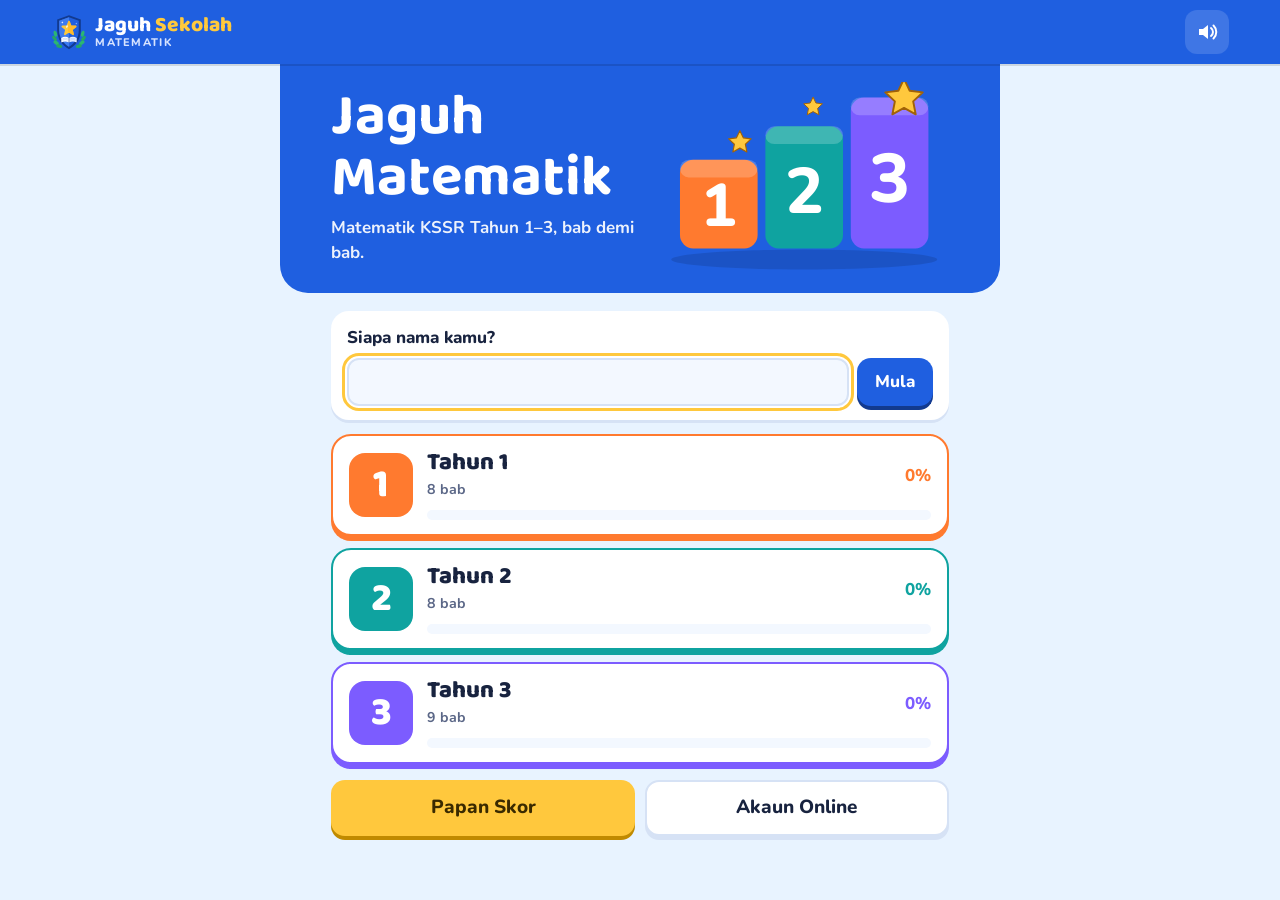
==== commit 24c91c1a: "Kemas kini automatik bila versi baru (ver.txt); Bab 1 T1 tahap 6: kurangkan soalan pola, pilihan tid" ====
--- a/index.html
+++ b/index.html
@@ -749,9 +749,9 @@
 cmpStory(p){const n1=nextName();let n2=nextName();if(n2===n1)n2=nextName();const th=nextObj();let a=ri(10,p.max||99),b;do{b=ri(10,p.max||99)}while(b===a);const more=Math.random()<.5;
   const ans=(more?a>b:a<b)?n1:n2;
   return mc({q:T(`${n1} ada ${a} ${th.ms}. ${n2} ada ${b} ${th.ms}. Siapakah yang ada ${more?'lebih banyak':'lebih sedikit'} ${th.ms}?`,`${n1} has ${a} ${th.en}. ${n2} has ${b} ${th.en}. Who has ${more?'more':'fewer'} ${th.en}?`)},ans,[n1,n2])},
-patternKPM(p){const st=pick(p.steps),down=Math.random()<.4,len=5,s0=ri(0,Math.max(0,(p.max||100)-st*(len-1)));
+patternKPM(p){const st=deck('pst',p.steps),down=deck('pdn',[1,0,0,1,0])===1,len=5,s0=ri(0,Math.max(0,(p.max||100)-st*(len-1)));
   let seq=[...Array(len)].map((_,i)=>s0+i*st);if(down)seq.reverse();const h=ri(1,len-1),ans=seq[h];
-  return mc({q:T('Apakah nombor yang tertinggal?','What is the missing number?'),eq:seq.map((x,i)=>i===h?'?':x).join(', ')},ans,near(ans,[st,-st,1,-1,2*st,10,-10],0,100))},
+  return mc({q:T('Apakah nombor yang tertinggal?','What is the missing number?'),eq:seq.map((x,i)=>i===h?'?':x).join(', ')},ans,near(ans,[1,-1,2,-2,10,-10,st+1,-st-1,5,-5],1,100).filter(x=>!seq.includes(x)))},
 estimate(p){const tg=pick(p.targets||[20,30,40,50]),n=tg+ri(-2,2);const ref=jarSvg(10);const big=jarSvg(n);
   const vis=svg(420,232,`<g transform="translate(10,4) scale(.62)">${ref}</g><text x="66" y="150" text-anchor="middle" font-size="14" font-weight="800" fill="#123a8f">10 butang</text><g transform="translate(180,0)">${big}</g><text x="270" y="226" text-anchor="middle" font-size="16" font-weight="800" fill="#123a8f">? butang</text>`,460);
   const f=x=>T(`lebih kurang ${x}`,`about ${x}`);
@@ -778,7 +778,7 @@
    S('Kombinasi nombor','Number bonds',['bond',{min:3,max:10}]),
    S('Nombor hingga 100 & nilai tempat','Numbers to 100 & place value',['rods',{cap:5}],['abacus',{cap:5}],['tensOnes',{cap:5}],['placeT1',{cap:5}]),
    S('Lebih, kurang & susunan','More, less & order',['seqRel',{max:100,cap:8}],['orderKPM',{max:100,cap:5}],['cmpStory',{max:99,cap:7}]),
-   S('Pola, anggaran & bundar','Patterns, estimation & rounding',['patternKPM',{steps:[1,2,4,5,10],max:100}],['estimate',{}],['round',{min:5,max:99,to:[10],pos:1}])]},
+   S('Pola, anggaran & bundar','Patterns, estimation & rounding',['patternKPM',{steps:[1,2,4,5,10],max:100,cap:10}],['estimate',{cap:4}],['round',{min:11,max:99,to:[10],pos:1,cap:6}])]},
  {t:T('Tambah dan Tolak','Addition and Subtraction'),st:[
    S('Fakta asas tambah','Basic addition facts',['add',{basic:1,max:18}]),
    S('Tambah hingga 100','Add within 100',['add',{max:100,min:10,carry:false}],['add',{max:100,min:10,carry:true}]),
@@ -1265,6 +1265,11 @@
     bank.forEach(q=>{n++;h+=`<div style="background:#fff;border-radius:16px;padding:12px 14px;margin-bottom:10px;box-shadow:0 2px 0 #d6e2f5"><div style="font-weight:800">${n}. ${esc(tr(q.q))} <span style="font-size:12px;color:${q.vo==='m'?'#1f5fe0':'#d0458a'}">${q.vo==='m'?'Achird':'Kore'}</span></div>${q.eq?`<div style="font:800 22px 'Baloo 2',sans-serif;margin:6px 0">${esc(q.eq)}</div>`:''}${q.vis?`<div style="margin:6px 0">${q.vis}</div>`:''}<div style="display:flex;flex-wrap:wrap;gap:6px;margin:6px 0">${q.opts.map((o,i)=>`<span style="padding:6px 12px;border-radius:10px;border:2px solid ${i===q.ans?'#18a058':'#d6e2f5'};background:${i===q.ans?'#eafaf1':'#fff'};font-weight:700">${typeof o==='string'&&o.startsWith('<svg')?o:esc(tr(o))}</span>`).join('')}</div><div style="font-size:13px;color:#5b6787">🔊 ${esc(sayText(q))}</div></div>`})});
   app.innerHTML=h+'</div>'}
 {const m=location.search.match(/[?&]semak=(t\db\d+)/);if(m)semakView(m[1]);else{render();setTimeout(flushPending,3000)}}
+/* Kemas kini automatik: jika versi baru diterbitkan, muat semula app (bukan semasa murid sedang menjawab) */
+if(!/jsdom/i.test(navigator.userAgent)){const BUILD='b02878e7cc';let busy=false;
+ const chk=async()=>{if(busy||location.search.includes('semak')||(V&&V.v==='play'))return;busy=true;
+  try{const r=await fetch('ver.txt?t='+Date.now(),{cache:'no-store'});if(r.ok){const v=(await r.text()).trim();if(v&&v!==BUILD&&/^[0-9a-f]{10}$/.test(v))location.reload()}}catch(e){}busy=false};
+ document.addEventListener('visibilitychange',()=>{if(!document.hidden)chk()});setInterval(chk,120000);setTimeout(chk,4000)}
 
 }
 </script>
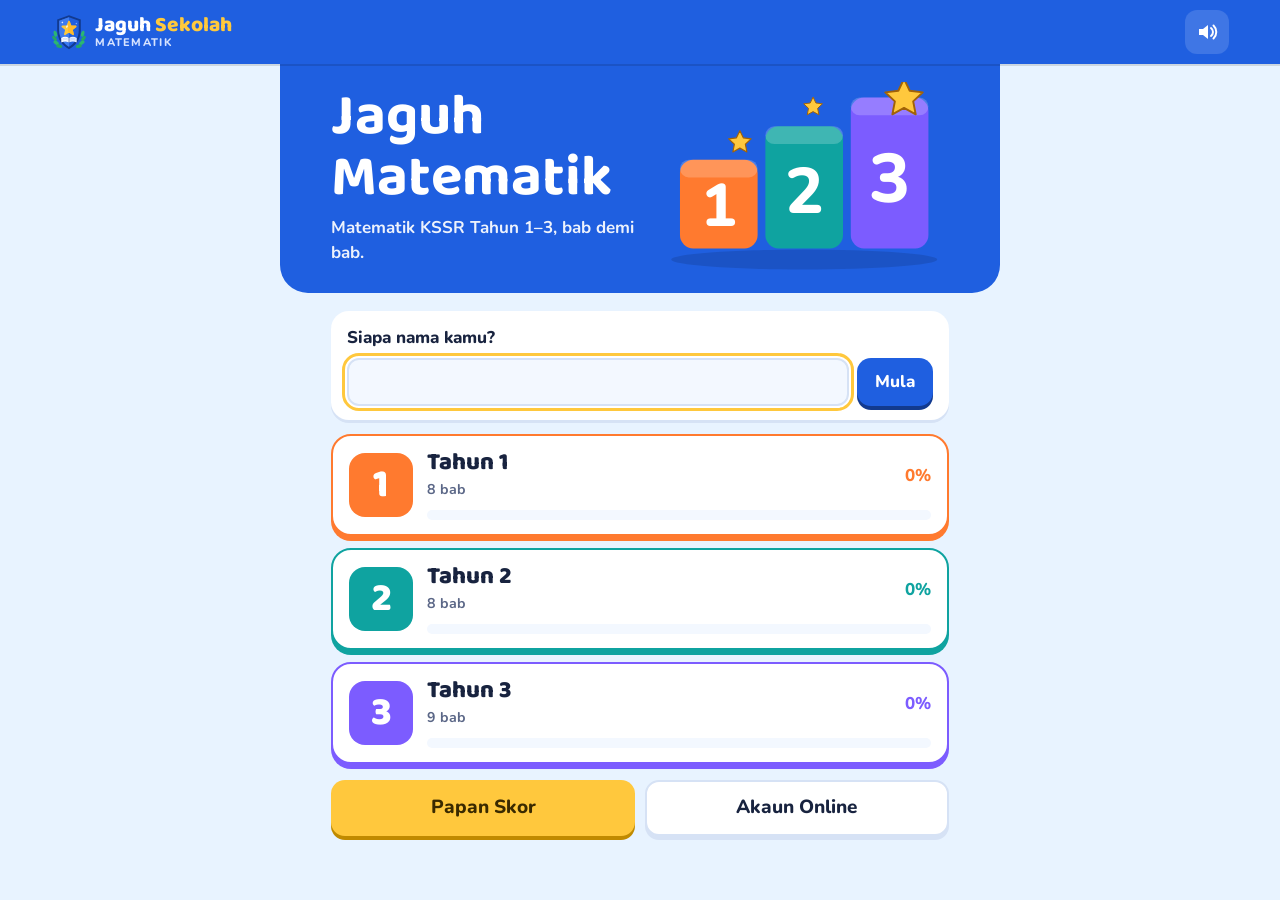
==== commit c5d4696d: "Soalan pola: 'Apakah nombor yang hilang?' (suara Kore gagal QC pada 'tertinggal') Co-Authored-By: Cl" ====
--- a/index.html
+++ b/index.html
@@ -751,7 +751,7 @@
   return mc({q:T(`${n1} ada ${a} ${th.ms}. ${n2} ada ${b} ${th.ms}. Siapakah yang ada ${more?'lebih banyak':'lebih sedikit'} ${th.ms}?`,`${n1} has ${a} ${th.en}. ${n2} has ${b} ${th.en}. Who has ${more?'more':'fewer'} ${th.en}?`)},ans,[n1,n2])},
 patternKPM(p){const st=deck('pst',p.steps),down=deck('pdn',[1,0,0,1,0])===1,len=5,s0=ri(0,Math.max(0,(p.max||100)-st*(len-1)));
   let seq=[...Array(len)].map((_,i)=>s0+i*st);if(down)seq.reverse();const h=ri(1,len-1),ans=seq[h];
-  return mc({q:T('Apakah nombor yang tertinggal?','What is the missing number?'),eq:seq.map((x,i)=>i===h?'?':x).join(', ')},ans,near(ans,[1,-1,2,-2,10,-10,st+1,-st-1,5,-5],1,100).filter(x=>!seq.includes(x)))},
+  return mc({q:T('Apakah nombor yang hilang?','What is the missing number?'),eq:seq.map((x,i)=>i===h?'?':x).join(', ')},ans,near(ans,[1,-1,2,-2,10,-10,st+1,-st-1,5,-5],1,100).filter(x=>!seq.includes(x)))},
 estimate(p){const tg=pick(p.targets||[20,30,40,50]),n=tg+ri(-2,2);const ref=jarSvg(10);const big=jarSvg(n);
   const vis=svg(420,232,`<g transform="translate(10,4) scale(.62)">${ref}</g><text x="66" y="150" text-anchor="middle" font-size="14" font-weight="800" fill="#123a8f">10 butang</text><g transform="translate(180,0)">${big}</g><text x="270" y="226" text-anchor="middle" font-size="16" font-weight="800" fill="#123a8f">? butang</text>`,460);
   const f=x=>T(`lebih kurang ${x}`,`about ${x}`);
@@ -1266,7 +1266,7 @@
   app.innerHTML=h+'</div>'}
 {const m=location.search.match(/[?&]semak=(t\db\d+)/);if(m)semakView(m[1]);else{render();setTimeout(flushPending,3000)}}
 /* Kemas kini automatik: jika versi baru diterbitkan, muat semula app (bukan semasa murid sedang menjawab) */
-if(!/jsdom/i.test(navigator.userAgent)){const BUILD='b02878e7cc';let busy=false;
+if(!/jsdom/i.test(navigator.userAgent)){const BUILD='85f04635ee';let busy=false;
  const chk=async()=>{if(busy||location.search.includes('semak')||(V&&V.v==='play'))return;busy=true;
   try{const r=await fetch('ver.txt?t='+Date.now(),{cache:'no-store'});if(r.ok){const v=(await r.text()).trim();if(v&&v!==BUILD&&/^[0-9a-f]{10}$/.test(v))location.reload()}}catch(e){}busy=false};
  document.addEventListener('visibilitychange',()=>{if(!document.hidden)chk()});setInterval(chk,120000);setTimeout(chk,4000)}
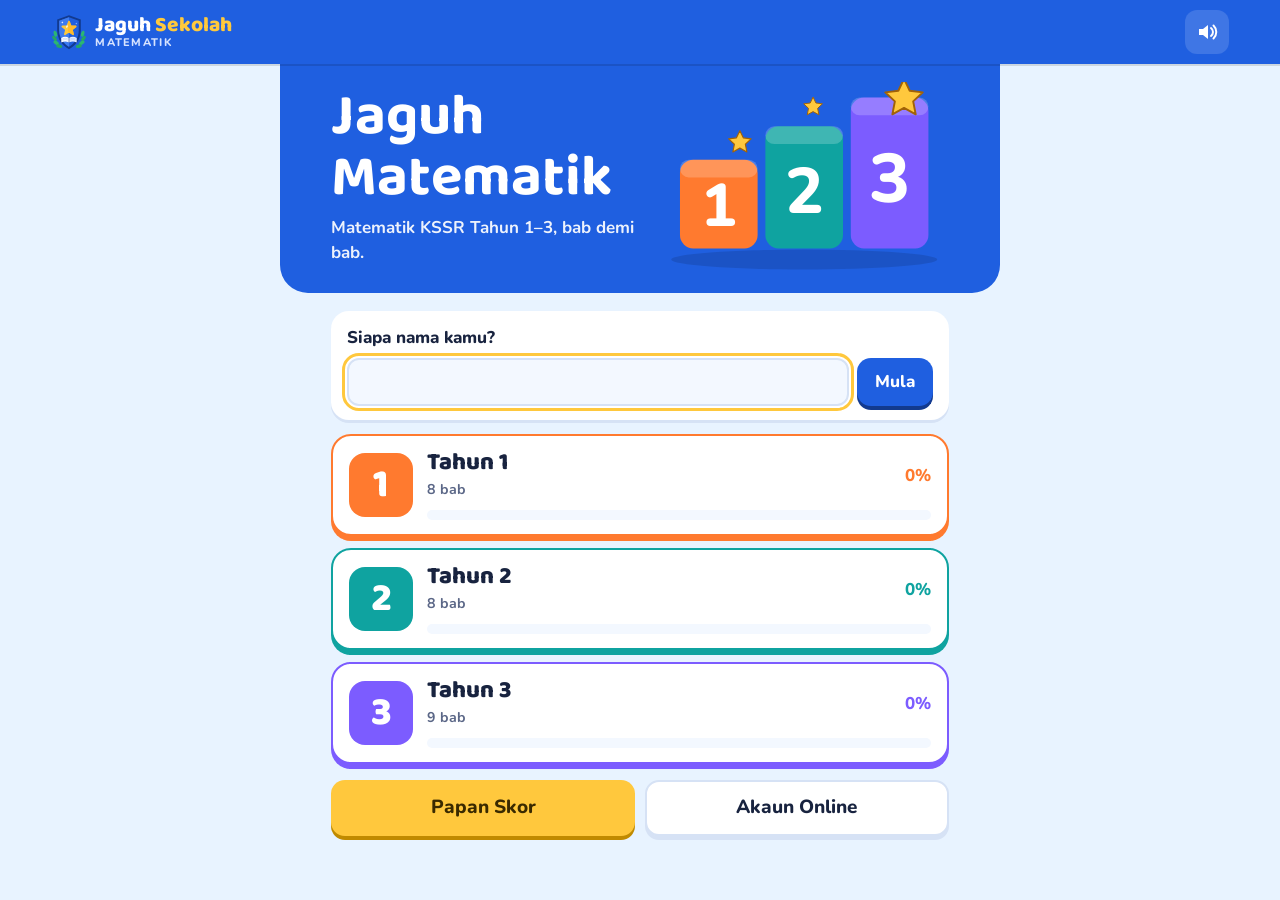
==== commit 207f47d1: "Soalan rod: 'Kira semua kotak. Berapakah jumlahnya?' dengan label 10 pada rod & 1 pada kotak Co-Auth" ====
--- a/index.html
+++ b/index.html
@@ -335,11 +335,14 @@
   for(let i=0;i<n;i++){const r=Math.floor(i/per),c=i%per;g+=`<use href="#i-${kind}" x="${c*s+(c>=5?gap:0)+3}" y="${r*s+3}" width="32" height="32"/>`}
   return svg(per*s+gap,Math.ceil(n/per)*s,g);
 }
-function rods(t,o){
-  let g='',x=4;
-  for(let i=0;i<t;i++){g+=`<g transform="translate(${x},4)"><rect width="18" height="150" rx="3" fill="#3b82f6" stroke="#1e3a8a" stroke-width="2"/>${[...Array(9)].map((_,k)=>`<line x1="0" x2="18" y1="${15*(k+1)}" y2="${15*(k+1)}" stroke="#1e3a8a" stroke-width="1.4"/>`).join('')}</g>`;x+=24}
-  x+=10;for(let i=0;i<o;i++){const c=i%2,r=Math.floor(i/2);g+=`<rect x="${x+c*19}" y="${141-r*19}" width="15" height="15" rx="2" fill="#f59e0b" stroke="#92400e" stroke-width="2"/>`}
-  return svg(x+(o?42:0),160,g);
+function rods(t,o,lab){
+  let g='',x=4;const y0=lab?24:4;
+  for(let i=0;i<t;i++){g+=`<g transform="translate(${x},${y0})"><rect width="20" height="150" rx="3" fill="#3b82f6" stroke="#1e3a8a" stroke-width="2"/>${[...Array(9)].map((_,k)=>`<line x1="0" x2="20" y1="${15*(k+1)}" y2="${15*(k+1)}" stroke="#1e3a8a" stroke-width="1.4"/>`).join('')}</g>`;
+    if(lab)g+=`<text x="${x+10}" y="17" text-anchor="middle" font-size="15" font-weight="800" fill="#1e3a8a">10</text>`;x+=lab?28:24}
+  x+=10;const cs=lab?20:15,gap=lab?24:19;
+  for(let i=0;i<o;i++){const c=i%2,r=Math.floor(i/2),cx=x+c*gap,cy=y0+150-cs-r*gap;g+=`<rect x="${cx}" y="${cy}" width="${cs}" height="${cs}" rx="2" fill="#f59e0b" stroke="#92400e" stroke-width="2"/>`;
+    if(lab)g+=`<text x="${cx+cs/2}" y="${cy+cs/2+5}" text-anchor="middle" font-size="13" font-weight="800" fill="#5a2a00">1</text>`}
+  return svg(x+(o?2*gap+4:0),y0+156,g);
 }
 const FRC=[['#ff8a3d','#fff3e8','#8a3b0c'],['#3b82f6','#eaf2ff','#1e3a8a'],['#22b573','#eafaf1','#145c3a'],['#a66cff','#f4efff','#4b2a8f'],['#ef5b8c','#fff0f5','#8f1d45'],['#f2b705','#fff9e0','#7a5a00']];
 function fracSvg(den,num,kind,o){
@@ -507,7 +510,7 @@
   if(Math.random()<.5)return mc({q:T('Pilih perkataan bagi nombor ini.','Choose the number name.'),eq:fmtN(n)},NW(n),cand.map(NW));
   return mc({q:T(`Pilih angka bagi "${wMs(n)}".`,`Choose the numeral for "${wEn(n)}".`)},n,cand)},
 rods(){const n=freshN(10,99),t=Math.floor(n/10),o=n%10;
-  return mc({q:T('Satu rod ada 10 blok. Berapakah jumlah semua blok?','One rod has 10 blocks. How many blocks are there altogether?'),vis:rods(t,o)},n,[o*10+t,n+1,n-1,n+10,n-10,t+o].filter(x=>x!==n&&x>0&&x<=100))},
+  return mc({q:T('Kira semua kotak. Berapakah jumlahnya?','Count all the boxes. How many are there?'),vis:rods(t,o,1)},n,[o*10+t,n+1,n-1,n+10,n-10,t+o].filter(x=>x!==n&&x>0&&x<=100))},
 place(p){let n,ds;for(let k=0;k<50;k++){n=ri(p.min,p.max);ds=String(n).split('');if(new Set(ds).size===ds.length&&!ds.includes('0'))break}
   const L=ds.length,i=ri(0,L-1),d=+ds[L-1-i];
   if(Math.random()<.5){const ans=d*10**i;
@@ -1036,13 +1039,17 @@
 function unlockAudio(){if(AUD)return;try{AUD=new Audio();AUD.src=SILENT;const p=AUD.play();if(p&&p.catch)p.catch(()=>{})}catch(e){}}
 function setV(st){VSTAT=st;const b=document.querySelector('.say');if(b){b.classList.toggle('busy',st==='load');b.classList.toggle('off',st==='err'||st==='quota')}const n=document.getElementById('vnote');if(n){n.hidden=!(st==='err'||st==='quota');n.textContent=tr(st==='quota'?T('Suara cikgu sedang berehat sekejap. Cuba tekan 🔊 sebentar lagi.','The teacher’s voice is taking a short break. Try 🔊 again soon.'):T('Suara tidak dapat dimuatkan. Semak sambungan internet.','Voice can’t load. Check your internet connection.'))}}
 async function sha256(t){const d=await crypto.subtle.digest('SHA-256',new TextEncoder().encode(t));return[...new Uint8Array(d)].map(b=>b.toString(16).padStart(2,'0')).join('')}
+const AUDV='149ad4f74e';
 function ttsUrl(text,v){const k=v+ST.lang+text;if(TTSC.has(k))return TTSC.get(k);
   // Suara hanya dari storan (fail MP3 yang dah dijana & disemak). App TIDAK menjana suara semasa murid bermain,
   // jadi berapa ramai pengguna pun, tiada had kadar Google & tiada menunggu.
   const p=(async()=>{const L=ST.lang==='en'?'en':'ms',u=`${CFG.url}/storage/v1/object/public/tts/m2/${v}/${L}/${await sha256('v3|'+v+'|'+L+'|'+text)}.mp3`;
-    for(let t=0;t<3;t++){let r;try{r=await fetch(u,{cache:'force-cache'})}catch(e){await new Promise(z=>setTimeout(z,700*(t+1)));continue}
-      if(r.ok){const b=await r.blob();return URL.createObjectURL(b)}
-      if(r.status===400||r.status===404)throw new Error('NONE');await new Promise(z=>setTimeout(z,700*(t+1)))}
+    // ?b= ikut versi app: elak jawapan lama "fail tiada" yang tersimpan di phone/CDN selepas suara baru dijana
+    let miss=0;for(let t=0;t<4;t++){let r;const q=t===0?`${u}?b=${AUDV}`:`${u}?r=${Date.now()}${t}`;
+      try{r=await fetch(q,{cache:t===0?'default':'no-store'})}catch(e){await new Promise(z=>setTimeout(z,700*(t+1)));continue}
+      if(r.ok){const b=await r.blob();if(b.size>500)return URL.createObjectURL(b)}
+      else if(r.status===400||r.status===404){if(++miss>=2)throw new Error('NONE')}
+      await new Promise(z=>setTimeout(z,400*(t+1)))}
     throw new Error('NET')})();
   TTSC.set(k,p);p.catch(e=>{if(!e||e.message!=='NONE')TTSC.delete(k)});return p}
 function stopVoice(){if(curAudio){try{curAudio.pause()}catch(e){}curAudio=null}}
@@ -1266,7 +1273,7 @@
   app.innerHTML=h+'</div>'}
 {const m=location.search.match(/[?&]semak=(t\db\d+)/);if(m)semakView(m[1]);else{render();setTimeout(flushPending,3000)}}
 /* Kemas kini automatik: jika versi baru diterbitkan, muat semula app (bukan semasa murid sedang menjawab) */
-if(!/jsdom/i.test(navigator.userAgent)){const BUILD='85f04635ee';let busy=false;
+if(!/jsdom/i.test(navigator.userAgent)){const BUILD='149ad4f74e';let busy=false;
  const chk=async()=>{if(busy||location.search.includes('semak')||(V&&V.v==='play'))return;busy=true;
   try{const r=await fetch('ver.txt?t='+Date.now(),{cache:'no-store'});if(r.ok){const v=(await r.text()).trim();if(v&&v!==BUILD&&/^[0-9a-f]{10}$/.test(v))location.reload()}}catch(e){}busy=false};
  document.addEventListener('visibilitychange',()=>{if(!document.hidden)chk()});setInterval(chk,120000);setTimeout(chk,4000)}
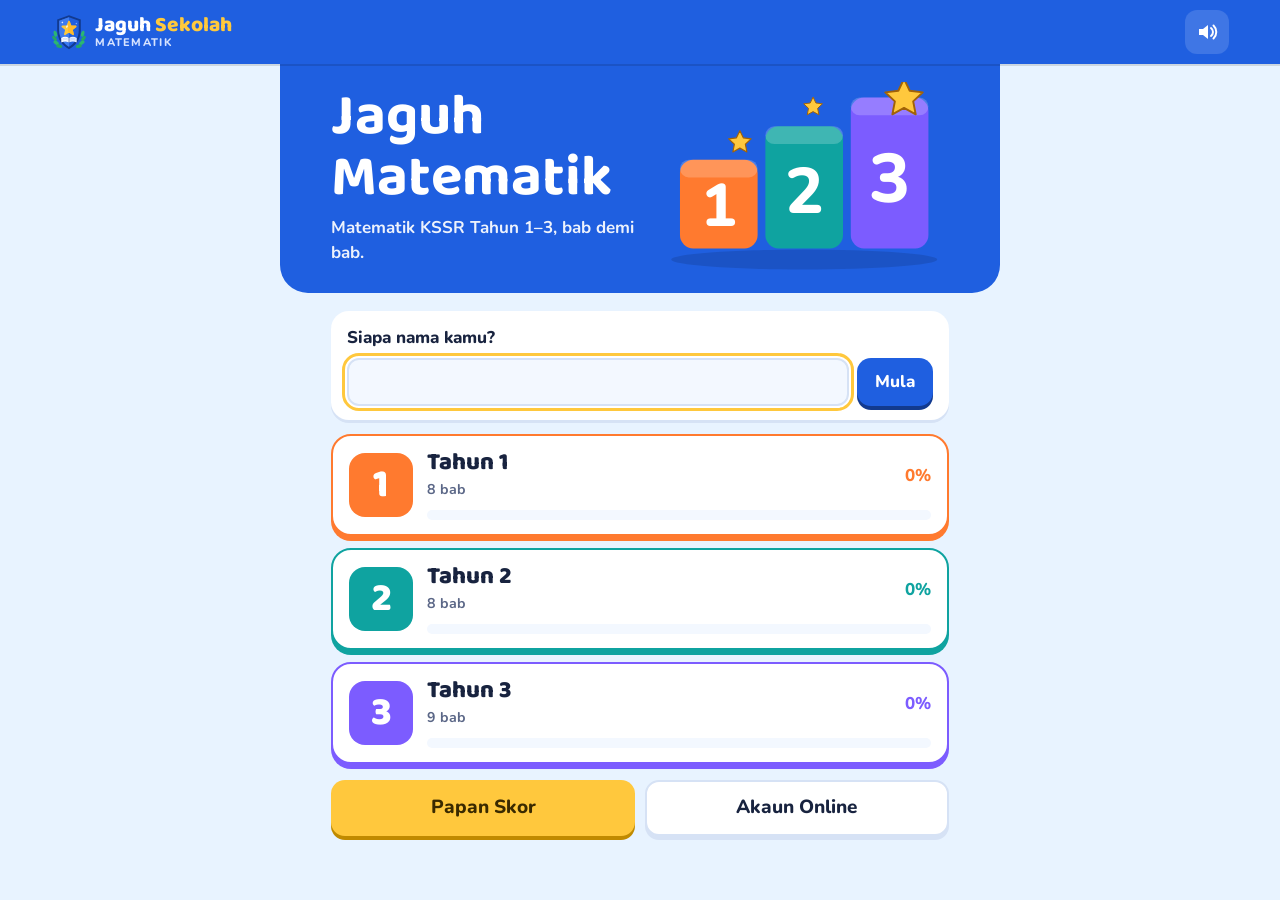
==== commit b1edf737: "Halaman semakan: butang 🔊 Dengar untuk setiap soalan Co-Authored-By: Claude Opus 5.5 <noreply@anthro" ====
--- a/index.html
+++ b/index.html
@@ -760,6 +760,62 @@
   const f=x=>T(`lebih kurang ${x}`,`about ${x}`);
   return mc({q:T('Anggarkan bilangan butang di dalam balang besar.','Estimate the number of buttons in the big jar.'),vis,uk:n},f(tg),[10,20,30,40,50,60,80].filter(x=>x!==tg).map(f))},
 });
+/* ===== Tahun 1 Bab 2 (KPM): Tambah dan Tolak — topik tambahan ikut buku teks ===== */
+const ANIM=new Set(['fish','cat','duck','butterfly','chicken','rabbit','turtle','bird','frog','bee','snail']);
+const FOOD=new Set(['apple','banana','orange','strawberry','grape','watermelon','pineapple','mango','rambutan','icecream','cake']);
+const COLOR_OBJ=[T('guli','marbles'),T('pensel','pencils'),T('kad','cards'),T('belon','balloons'),T('manik','beads'),T('butang','buttons'),T('bola','balls'),T('pemadam','erasers'),T('pembaris','rulers')];
+function iconRow(n,id,x0,y0,s,per,fade){let g='';for(let i=0;i<n;i++){const c=i%per,r=Math.floor(i/per),x=x0+c*s,y=y0+r*s,f=fade&&i>=n-fade;
+  g+=`<use href="#i-${id}" x="${x}" y="${y}" width="${s-4}" height="${s-4}"${f?' opacity=".35"':''}/>`;
+  if(f)g+=`<path d="M${x+3} ${y+3}L${x+s-7} ${y+s-7}M${x+s-7} ${y+3}L${x+3} ${y+s-7}" stroke="#e5484d" stroke-width="4" stroke-linecap="round"/>`}return g}
+function plusPic(a,b,id){const s=44,per=3,bw=per*s+16,ra=Math.ceil(Math.max(a,b)/per),bh=ra*s+16,gap=44;
+  const box=(x,n)=>`<rect x="${x}" y="2" width="${bw}" height="${bh}" rx="12" fill="#fff" stroke="#c9d6ea" stroke-width="2"/>`+iconRow(n,id,x+10,10,s,per);
+  return svg(bw*2+gap,bh+4,box(0,a)+`<text x="${bw+gap/2}" y="${bh/2+14}" text-anchor="middle" font-size="40" font-weight="800" fill="#ff8a3d">+</text>`+box(bw+gap,b),400)}
+function takePic(n,k,id){const s=44,per=5,rows=Math.ceil(n/per),w=per*s+20,h=rows*s+20;
+  return svg(w,h,`<rect x="1" y="1" width="${w-2}" height="${h-2}" rx="12" fill="#fff" stroke="#c9d6ea" stroke-width="2"/>`+iconRow(n,id,12,12,s,per,k),330)}
+function twoRows(a,b,A,B){const s=34,w=Math.max(a,b)*s+20,h=2*s+30;
+  return svg(w,h,`<rect x="1" y="1" width="${w-2}" height="${h-2}" rx="12" fill="#fff" stroke="#c9d6ea" stroke-width="2"/>`+iconRow(a,A.id,12,10,s,99)+iconRow(b,B.id,12,20+s,s,99),Math.min(w*1.1,460))}
+function groupsPic(k,m,id){const per=m===10?5:m===5?5:2,s=m>=5?36:44,bw=per*s+14,bh=Math.ceil(m/per)*s+14,cols=Math.min(k,m>=5?2:3),gw=bw+10;
+  let g='';for(let i=0;i<k;i++){const x=(i%cols)*gw,y=Math.floor(i/cols)*(bh+10);g+=`<rect x="${x+1}" y="${y+1}" width="${bw}" height="${bh}" rx="10" fill="#fff" stroke="#c9d6ea" stroke-width="2"/>`+iconRow(m,id,x+8,y+8,s,per)}
+  return svg(cols*gw,Math.ceil(k/cols)*(bh+10),g,Math.min(cols*gw*1.2,480))}
+const eqs=(xs,op,r)=>xs.join(` ${op} `)+` = ${r}`;
+Object.assign(G,{
+kenaliTambah(p){const it=nextItem(),X=it.t.ms,a=ri(2,7),b=ri(1,Math.min(10-a,5)),c=a+b;const vis=plusPic(a,b,it.id),k=p.eq?2:deck('kt',[0,1]);
+  if(k===2){const ok=eqs([a,b],'+',c);return mc({q:T('Pilih ayat matematik bagi gambar ini.','Choose the number sentence for this picture.'),vis,uk:'ktm'+a+'|'+b},ok,[eqs([a,b+1],'+',c+1),eqs([a+1,b],'+',c+1),eqs([c,b],'−',a),eqs([a,a],'+',2*a),eqs([b,b],'+',2*b)].filter(x=>x!==ok))}
+  const q=ANIM.has(it.id)?`Ada ${a} ${X}. ${b} ${X} datang lagi. Berapakah ${X} semuanya?`:`Ada ${a} ${X} dan ${b} ${X}. Berapakah jumlah ${X}?`;
+  return mc({q:T(q,`There are ${a} and ${b} ${it.t.en}. How many altogether?`),vis},c,near(c,[-2,-1,1,2,3],1,12))},
+kenaliTolak(p){const it=nextItem(),X=it.t.ms,n=ri(4,10),k=ri(1,n-2),r=n-k,nm=nextName();const vis=takePic(n,k,it.id),t=p.eq?1:0;
+  if(t===1){const ok=eqs([n,k],'−',r);return mc({q:T('Pilih ayat matematik bagi gambar ini.','Choose the number sentence for this picture.'),vis,uk:'tlm'+n+'|'+k},ok,[eqs([n,k],'+',n+k),eqs([n,r],'−',k),eqs([n-1,k],'−',r-1),eqs([n+1,k],'−',r+1)].filter(x=>x!==ok))}
+  const q=ANIM.has(it.id)?`Ada ${n} ${X}. ${k} ${X} pergi. Berapakah ${X} yang tinggal?`:FOOD.has(it.id)?`Ada ${n} ${X}. ${nm} makan ${k} ${X}. Berapakah ${X} yang tinggal?`:`Ada ${n} ${X}. ${nm} mengambil ${k} ${X}. Berapakah ${X} yang tinggal?`;
+  return mc({q:T(q,`There are ${n} ${it.t.en}. ${k} are taken away. How many are left?`),vis},r,near(r,[-2,-1,1,2,k],1,10))},
+bezaPic(p){const A=nextItem();let B=nextItem();const a=ri(3,10);let b=ri(1,9);if(b===a)b=a>5?a-3:a+2;const d=Math.abs(a-b);
+  return mc({q:T(`Berapakah beza bilangan ${A.t.ms} dengan ${B.t.ms}?`,`What is the difference between the number of ${A.t.en} and ${B.t.en}?`),vis:twoRows(a,b,A,B)},d,near(d,[-2,-1,1,2,a+b-d],1,20).filter(x=>x!==a&&x!==b))},
+bezaNum(p){const a=freshN(p.min||6,p.max||18),b=ri(2,a-2),d=a-b;
+  return mc({q:T(`Berapakah beza ${a} dengan ${b}?`,`What is the difference between ${a} and ${b}?`)},d,near(d,[-2,-1,1,2,10],1,p.max||18).filter(x=>x!==a+b))},
+anuNum(p){const t=deck('anu',[0,1]);
+  if(t===0){const a=ri(11,79),d=ri(5,99-a),c=a+d;return mc({q:T(`Berapakah yang perlu ditambah kepada ${a} supaya menjadi ${c}?`,`What must be added to ${a} to make ${c}?`)},d,near(d,[-10,10,-1,1,2,-2],1,99).filter(x=>x!==c))}
+  const a=ri(30,99),d=ri(5,a-11),c=a-d;return mc({q:T(`Berapakah yang perlu ditolak daripada ${a} supaya menjadi ${c}?`,`What must be subtracted from ${a} to make ${c}?`)},d,near(d,[-10,10,-1,1,2,-2],1,99).filter(x=>x!==c))},
+storyKPM(p){const NM3=NAMES2.concat(['Amir','Lina','Zura','Kumari','Samir','Dayang','Faiz','Selvi']),t=deck('sty',['gab','beri+','beri-','lebih','kurang','beza','anu+','anu-']),n1=deck('nm3',NM3);let n2=deck('nm3',NM3);if(n2===n1)n2=deck('nm3',NM3);
+  const O=t==='gab'?deck('cob',COLOR_OBJ):nextObj(),X=O.ms;let q,ans,a,b;
+  if(t==='gab'){a=ri(5,60);b=ri(3,99-a);ans=a+b;q=`${n1} ada ${a} ${X} merah dan ${b} ${X} biru. Berapakah jumlah ${X} ${n1}?`}
+  else if(t==='beri+'){a=ri(5,70);b=ri(3,99-a);ans=a+b;q=`${n1} ada ${a} ${X}. ${n2} memberi ${b} ${X} lagi kepada ${n1}. Berapakah jumlah ${X} ${n1} sekarang?`}
+  else if(t==='beri-'){a=ri(12,99);b=ri(2,a-3);ans=a-b;q=`${n1} ada ${a} ${X}. ${n1} memberi ${b} ${X} kepada ${n2}. Berapakah ${X} ${n1} yang tinggal?`}
+  else if(t==='lebih'){a=ri(8,70);b=ri(2,Math.min(30,99-a));ans=a+b;q=`${n1} ada ${a} ${X}. ${n2} ada ${b} ${X} lebih daripada ${n1}. Berapakah ${X} ${n2}?`}
+  else if(t==='kurang'){a=ri(15,99);b=ri(2,Math.min(30,a-5));ans=a-b;q=`${n1} ada ${a} ${X}. ${n2} ada ${b} ${X} kurang daripada ${n1}. Berapakah ${X} ${n2}?`}
+  else if(t==='beza'){a=ri(20,99);b=ri(5,a-3);ans=a-b;q=`${n1} ada ${a} ${X}. ${n2} ada ${b} ${X}. Berapakah beza ${X} mereka?`}
+  else if(t==='anu+'){a=ri(8,70);ans=ri(3,Math.min(30,99-a));b=a+ans;q=`${n1} ada ${a} ${X}. ${n2} memberi beberapa ${X} lagi. Kini ${n1} ada ${b} ${X}. Berapakah ${X} yang diberi?`}
+  else{a=ri(20,99);ans=ri(3,a-5);b=a-ans;q=`${n1} ada ${a} ${X}. Selepas memberi beberapa ${X} kepada ${n2}, tinggal ${b}. Berapakah ${X} yang diberi?`}
+  const wrong=t==='gab'||t==='beri+'||t==='lebih'?Math.abs(a-b):t==='anu+'||t==='anu-'?a+b:a+b;
+  return mc({q:T(q,'Word problem')},ans,near(ans,[-10,10,-1,1,2,-2],0,99).concat(wrong<=99&&wrong>0?[wrong]:[]))},
+tambahUlang(p){const it=nextItem(),X=it.t.ms,m=deck('tum',[2,4,5,10,2,5]),k=m===10?ri(2,4):ri(2,5),c=k*m,vis=groupsPic(k,m,it.id),t=deck('tut',[0,0,1]);
+  if(t===1){const ok=eqs(Array(k).fill(m),'+',c);return mc({q:T('Pilih ayat matematik bagi gambar ini.','Choose the number sentence for this picture.'),vis,uk:'tum'+k+'|'+m},ok,[eqs(Array(k-1).fill(m),'+',(k-1)*m),eqs(Array(k+1).fill(m),'+',(k+1)*m),eqs([m,k],'+',m+k),eqs(Array(k).fill(m===10?5:m+1),'+',k*(m===10?5:m+1)),eqs(Array(k).fill(m>2?m-1:m+2),'+',k*(m>2?m-1:m+2))].filter(x=>x!==ok&&!x.startsWith(m+' =')))}
+  return mc({q:T(`Ada ${k} kumpulan ${X}. Setiap kumpulan ada ${m} ${X}. Berapakah ${X} semuanya?`,`There are ${k} groups of ${m} ${it.t.en}. How many altogether?`),vis},c,[c-m,c+m,m+k,c+1,c-1].filter(x=>x>0&&x!==c))},
+tolakUlang(p){const t=deck('tlu',[0,0,1]);
+  if(t===1){const m=ri(2,5),k=ri(2,4),n=m*k+deck('tlr',[1,1,2,0])*m,r=n-k*m;return mc({q:T('Selesaikan tolak berturut-turut ini.','Solve this repeated subtraction.'),eq:[n,...Array(k).fill(m)].join(' − ')+' = ?'},r,near(r,[m,-m,1,2,-1,3,m+1],0,30))}
+  const nm=nextName(),it=(()=>{const ok=new Set(['apple','banana','orange','strawberry','mango','rambutan','pineapple','cake','icecream','pencil','book','ball','balloon','star','flower','kite','hat','cup','leaf']);for(let z=0;z<60;z++){const x=nextItem();if(ok.has(x.id))return x}return ITEMS[0]})(),O=it.t,m=ri(2,5),k=ri(2,4),n=m*k,sw=6*44+20,sh=Math.ceil(n/6)*44+20;
+  const vis=svg(sw,sh,`<rect x="1" y="1" width="${sw-2}" height="${sh-2}" rx="12" fill="#fff" stroke="#c9d6ea" stroke-width="2"/>`+iconRow(n,it.id,12,12,44,6),340);
+  return mc({q:T(`${nm} ada ${n} ${O.ms}. ${nm} memberi sama banyak kepada ${k} orang kawannya. Berapakah ${O.ms} yang setiap orang dapat?`,`Sharing`),vis},m,near(m,[1,-1,2,-2,3,k],1,30).filter(x=>x!==k&&x!==n))},
+});
+
 function dataQ(rows,vis,p,q0){
   const r=Math.random(),pre=q0?q0.ms+' ':'',preE=q0?q0.en+' ':'';
   const nm=rows.map(x=>x.n);
@@ -772,7 +828,7 @@
 }
 
 /* ================= KURIKULUM ================= */
-const S=(ms,en,...g)=>({t:T(ms,en),g});
+const S=(ms,en,...g)=>({t:T(ms,en),g});const SK=(k,st)=>(st.sk=k,st);
 const CH={
 1:[
  {t:T('Nombor hingga 100','Numbers up to 100'),st:[
@@ -783,12 +839,15 @@
    S('Lebih, kurang & susunan','More, less & order',['seqRel',{max:100,cap:8}],['orderKPM',{max:100,cap:5}],['cmpStory',{max:99,cap:7}]),
    S('Pola, anggaran & bundar','Patterns, estimation & rounding',['patternKPM',{steps:[1,2,4,5,10],max:100,cap:10}],['estimate',{cap:4}],['round',{min:11,max:99,to:[10],pos:1,cap:6}])]},
  {t:T('Tambah dan Tolak','Addition and Subtraction'),st:[
-   S('Fakta asas tambah','Basic addition facts',['add',{basic:1,max:18}]),
-   S('Tambah hingga 100','Add within 100',['add',{max:100,min:10,carry:false}],['add',{max:100,min:10,carry:true}]),
-   S('Fakta asas tolak','Basic subtraction facts',['sub',{basic:1,max:18}]),
-   S('Tolak hingga 100','Subtract within 100',['sub',{max:99,min:20,borrow:false}],['sub',{max:99,min:20,borrow:true}]),
-   S('Nombor hilang','Missing numbers',['missing',{max:20}]),
-   S('Masalah harian','Word problems',['story',{ops:['+','-'],max:100}])]},
+   SK('k1',S('Kenali tambah','Know addition',['kenaliTambah',{cap:13}],['kenaliTambah',{eq:1,cap:7}])),
+   SK(0,S('Fakta asas tambah','Basic addition facts',['add',{basic:1,max:18,lim:20}])),
+   SK(1,S('Tambah hingga 100','Add within 100',['add',{max:100,min:10,carry:false,lim:100}],['add',{max:100,min:10,carry:true,lim:100}])),
+   SK('k2',S('Kenali tolak & beza','Know subtraction & difference',['kenaliTolak',{cap:8}],['kenaliTolak',{eq:1,cap:5}],['bezaPic',{cap:4}],['bezaNum',{max:18,cap:4}])),
+   SK(2,S('Fakta asas tolak','Basic subtraction facts',['sub',{basic:1,max:18,lim:20}])),
+   SK(3,S('Tolak hingga 100','Subtract within 100',['sub',{max:99,min:20,borrow:false,lim:100}],['sub',{max:99,min:20,borrow:true,lim:100}])),
+   SK(4,S('Nombor hilang','Missing numbers',['missing',{max:20,lim:20}])),
+   SK('k3',S('Cerita tambah & tolak','Addition & subtraction stories',['storyKPM',{cap:16}],['anuNum',{cap:4}])),
+   SK('k4',S('Tambah berulang & tolak berturut-turut','Repeated addition & subtraction',['tambahUlang',{cap:12}],['tolakUlang',{cap:8}]))]},
  {t:T('Pecahan','Fractions'),st:[
    S('Kenal pecahan','Recognise fractions',['fracShade',{dens:[2,4]}]),
    S('Sebut pecahan','Say fractions',['fracWord',{dens:[2,4]}]),
@@ -902,7 +961,9 @@
    S('Tafsir data','Interpret data',['bars',{step:5,max:50,axis:10}],['picto',{units:[2,5],max:6}])]}
 ]};
 const BAB={};for(const t of [1,2,3])CH[t].forEach((b,i)=>{b.id=`t${t}b${i+1}`;b.tahun=t;b.n=i+1;BAB[b.id]=b});
-function genQ(stage){for(let k=0;k<6;k++){try{const [fn,p]=pick(stage.g),q=G[fn](p);if(q&&q.opts.length>=2&&q.ans>=0){q.gn=fn;q.cap=p&&p.cap;return q}}catch(e){if(typeof console!=='undefined')console.warn(e)}}return mc({q:T('Berapakah 2 + 2?','What is 2 + 2?'),eq:'2 + 2 = ?'},4,[3,5,6])}
+function limOpts(q,lim){const num=o=>typeof o==='string'&&/^\d+$/.test(o)?+o:null,a=num(q.opts[q.ans]);if(a==null)return;const used=new Set(q.opts.map(num));
+  q.opts=q.opts.map((o,i)=>{const v=num(o);if(i===q.ans||v==null||(v<=lim&&!(v===0&&a>=3)))return o;for(const d of [3,-3,4,-4,5,-5,6,-6,2,-2,7,-7,8,-8]){const c=a+d;if(c>=1&&c<=lim&&!used.has(c)){used.add(c);return String(c)}}return o})}
+function genQ(stage){for(let k=0;k<6;k++){try{const [fn,p]=pick(stage.g),q=G[fn](p);if(q&&q.opts.length>=2&&q.ans>=0){if(p&&p.lim)limOpts(q,p.lim);q.gn=fn+(p&&p.eq?':eq':'');q.cap=p&&p.cap;return q}}catch(e){if(typeof console!=='undefined')console.warn(e)}}return mc({q:T('Berapakah 2 + 2?','What is 2 + 2?'),eq:'2 + 2 = ?'},4,[3,5,6])}
 
 /* ===== Jaguh Matematik — antara muka ===== */
 const CFG={url:'https://gqhvxplwxvbghkfzshdl.supabase.co',key:'sb_publishable_Qsrf4-BucGa5NYyfr8bm1Q_StVZEIm8'};
@@ -1039,7 +1100,7 @@
 function unlockAudio(){if(AUD)return;try{AUD=new Audio();AUD.src=SILENT;const p=AUD.play();if(p&&p.catch)p.catch(()=>{})}catch(e){}}
 function setV(st){VSTAT=st;const b=document.querySelector('.say');if(b){b.classList.toggle('busy',st==='load');b.classList.toggle('off',st==='err'||st==='quota')}const n=document.getElementById('vnote');if(n){n.hidden=!(st==='err'||st==='quota');n.textContent=tr(st==='quota'?T('Suara cikgu sedang berehat sekejap. Cuba tekan 🔊 sebentar lagi.','The teacher’s voice is taking a short break. Try 🔊 again soon.'):T('Suara tidak dapat dimuatkan. Semak sambungan internet.','Voice can’t load. Check your internet connection.'))}}
 async function sha256(t){const d=await crypto.subtle.digest('SHA-256',new TextEncoder().encode(t));return[...new Uint8Array(d)].map(b=>b.toString(16).padStart(2,'0')).join('')}
-const AUDV='149ad4f74e';
+const AUDV='ea4c28d0f5';
 function ttsUrl(text,v){const k=v+ST.lang+text;if(TTSC.has(k))return TTSC.get(k);
   // Suara hanya dari storan (fail MP3 yang dah dijana & disemak). App TIDAK menjana suara semasa murid bermain,
   // jadi berapa ramai pengguna pun, tiada had kadar Google & tiada menunggu.
@@ -1198,7 +1259,7 @@
 const BANK_N=20,BANK_V='b2',BANKC={};
 function rng(a){return()=>{a|=0;a=a+0x6D2B79F5|0;let t=Math.imul(a^a>>>15,1|a);t=t+Math.imul(t^t>>>7,61|t)^t;return((t^t>>>14)>>>0)/4294967296}}
 function hstr(x){let h=2166136261;for(const c of x){h^=c.charCodeAt(0);h=Math.imul(h,16777619)}return h>>>0}
-function stageBank(id,s){const k=id+'|'+s;if(BANKC[k])return BANKC[k];const b=BAB[id],R=Math.random;Math.random=rng(hstr(BANK_V+'|'+k));itemDeckReset();
+function stageBank(id,s){const b=BAB[id],sk=b.st[s]&&b.st[s].sk!=null?b.st[s].sk:s,k=id+'|'+sk;if(BANKC[k])return BANKC[k];const R=Math.random;Math.random=rng(hstr(BANK_V+'|'+k));itemDeckReset();
   try{BANKC[k]=makeSet(()=>b.st[s],BANK_N,STAGE_Q).map((q,i)=>(q.vo=i%2?'m':'f',q.bk=k+'|'+i,q))}finally{Math.random=R}return BANKC[k]}
 const cloneQ=q=>JSON.parse(JSON.stringify(q));
 function pickBank(pools,n){ // pools: senarai bank; selang-seli suara f/m
@@ -1265,15 +1326,18 @@
 document.addEventListener('keydown',e=>{if(V.v!=='play')return;if(e.key==='ArrowLeft'){prev();return}if(e.key==='ArrowRight'||((e.key==='Enter'||e.key===' ')&&V.rec[V.view??V.i])){e.preventDefault();next();return}if(V.picked==null&&V.view===V.i&&/^[1-4]$/.test(e.key)){const k=+e.key-1;if(k<V.qs[V.i].opts.length)answer(k)}});
 document.documentElement.lang=ST.lang==='ms'?'ms':'en';
 /* Mod semakan kandungan: ?semak=t1b1 — senarai semua soalan bank bab itu (gambar, pilihan, jawapan, ayat suara) */
-function semakView(id){const b=BAB[id];if(!b){app.innerHTML='<p style="padding:20px">Bab tidak dijumpai.</p>';return}
+const SMK={};function semakView(id){const b=BAB[id];if(!b){app.innerHTML='<p style="padding:20px">Bab tidak dijumpai.</p>';return}
   const esc=x=>String(x).replace(/&/g,'&amp;').replace(/</g,'&lt;');let n=0;
   let h=`<div style="max-width:760px;margin:0 auto;padding:16px"><h1 style="font-family:'Baloo 2',sans-serif;color:#123a8f;margin:0">Semakan · Tahun ${b.tahun} · Bab ${b.n}: ${esc(tr(b.t))}</h1><p style="color:#5b6787;margin:4px 0 14px">Semua soalan dalam bank (yang akan keluar dalam game). Jawapan betul berlatar hijau. 🔊 = ayat yang dibaca suara.</p>`;
   b.st.forEach((st,s)=>{const bank=stageBank(id,s);h+=`<h2 style="font-family:'Baloo 2',sans-serif;color:#1f5fe0;margin:22px 0 8px">Tahap ${s+1}: ${esc(tr(st.t))} <small style="color:#5b6787;font-size:14px">(${bank.length} soalan)</small></h2>`;
-    bank.forEach(q=>{n++;h+=`<div style="background:#fff;border-radius:16px;padding:12px 14px;margin-bottom:10px;box-shadow:0 2px 0 #d6e2f5"><div style="font-weight:800">${n}. ${esc(tr(q.q))} <span style="font-size:12px;color:${q.vo==='m'?'#1f5fe0':'#d0458a'}">${q.vo==='m'?'Achird':'Kore'}</span></div>${q.eq?`<div style="font:800 22px 'Baloo 2',sans-serif;margin:6px 0">${esc(q.eq)}</div>`:''}${q.vis?`<div style="margin:6px 0">${q.vis}</div>`:''}<div style="display:flex;flex-wrap:wrap;gap:6px;margin:6px 0">${q.opts.map((o,i)=>`<span style="padding:6px 12px;border-radius:10px;border:2px solid ${i===q.ans?'#18a058':'#d6e2f5'};background:${i===q.ans?'#eafaf1':'#fff'};font-weight:700">${typeof o==='string'&&o.startsWith('<svg')?o:esc(tr(o))}</span>`).join('')}</div><div style="font-size:13px;color:#5b6787">🔊 ${esc(sayText(q))}</div></div>`})});
-  app.innerHTML=h+'</div>'}
+    bank.forEach(q=>{n++;h+=`<div style="background:#fff;border-radius:16px;padding:12px 14px;margin-bottom:10px;box-shadow:0 2px 0 #d6e2f5"><div style="font-weight:800">${n}. ${esc(tr(q.q))} <span style="font-size:12px;color:${q.vo==='m'?'#1f5fe0':'#d0458a'}">${q.vo==='m'?'Achird':'Kore'}</span></div>${q.eq?`<div style="font:800 22px 'Baloo 2',sans-serif;margin:6px 0">${esc(q.eq)}</div>`:''}${q.vis?`<div style="margin:6px 0">${q.vis}</div>`:''}<div style="display:flex;flex-wrap:wrap;gap:6px;margin:6px 0">${q.opts.map((o,i)=>`<span style="padding:6px 12px;border-radius:10px;border:2px solid ${i===q.ans?'#18a058':'#d6e2f5'};background:${i===q.ans?'#eafaf1':'#fff'};font-weight:700">${typeof o==='string'&&o.startsWith('<svg')?o:esc(tr(o))}</span>`).join('')}</div><div style="display:flex;gap:8px;align-items:center;margin-top:6px"><button class="smk" data-n="${n}" style="flex:none;border:0;border-radius:12px;background:#ff8a3d;color:#fff;font:800 15px sans-serif;padding:8px 12px;cursor:pointer">🔊 Dengar</button><span style="font-size:13px;color:#5b6787">${esc(sayText(q))}</span></div></div>`;SMK[n]=q})});
+  app.innerHTML=h+'</div>';
+  app.onclick=e=>{const btn=e.target.closest('.smk');if(!btn)return;const q=SMK[btn.dataset.n],t0=btn.textContent;btn.textContent='⏳';
+    ttsUrl(sayText(q),q.vo).then(u=>{stopVoice();curAudio=new Audio(u);curAudio.onended=()=>{btn.textContent=t0};const p=curAudio.play();btn.textContent='▶️ '+'main';if(p&&p.catch)p.catch(()=>{btn.textContent=t0})})
+      .catch(er=>{btn.textContent=er&&er.message==='NONE'?'❌ Belum ada suara':'⚠️ Cuba lagi';btn.style.background=er&&er.message==='NONE'?'#9aa6bf':'#e5484d'})}}
 {const m=location.search.match(/[?&]semak=(t\db\d+)/);if(m)semakView(m[1]);else{render();setTimeout(flushPending,3000)}}
 /* Kemas kini automatik: jika versi baru diterbitkan, muat semula app (bukan semasa murid sedang menjawab) */
-if(!/jsdom/i.test(navigator.userAgent)){const BUILD='149ad4f74e';let busy=false;
+if(!/jsdom/i.test(navigator.userAgent)){const BUILD='ea4c28d0f5';let busy=false;
  const chk=async()=>{if(busy||location.search.includes('semak')||(V&&V.v==='play'))return;busy=true;
   try{const r=await fetch('ver.txt?t='+Date.now(),{cache:'no-store'});if(r.ok){const v=(await r.text()).trim();if(v&&v!==BUILD&&/^[0-9a-f]{10}$/.test(v))location.reload()}}catch(e){}busy=false};
  document.addEventListener('visibilitychange',()=>{if(!document.hidden)chk()});setInterval(chk,120000);setTimeout(chk,4000)}
